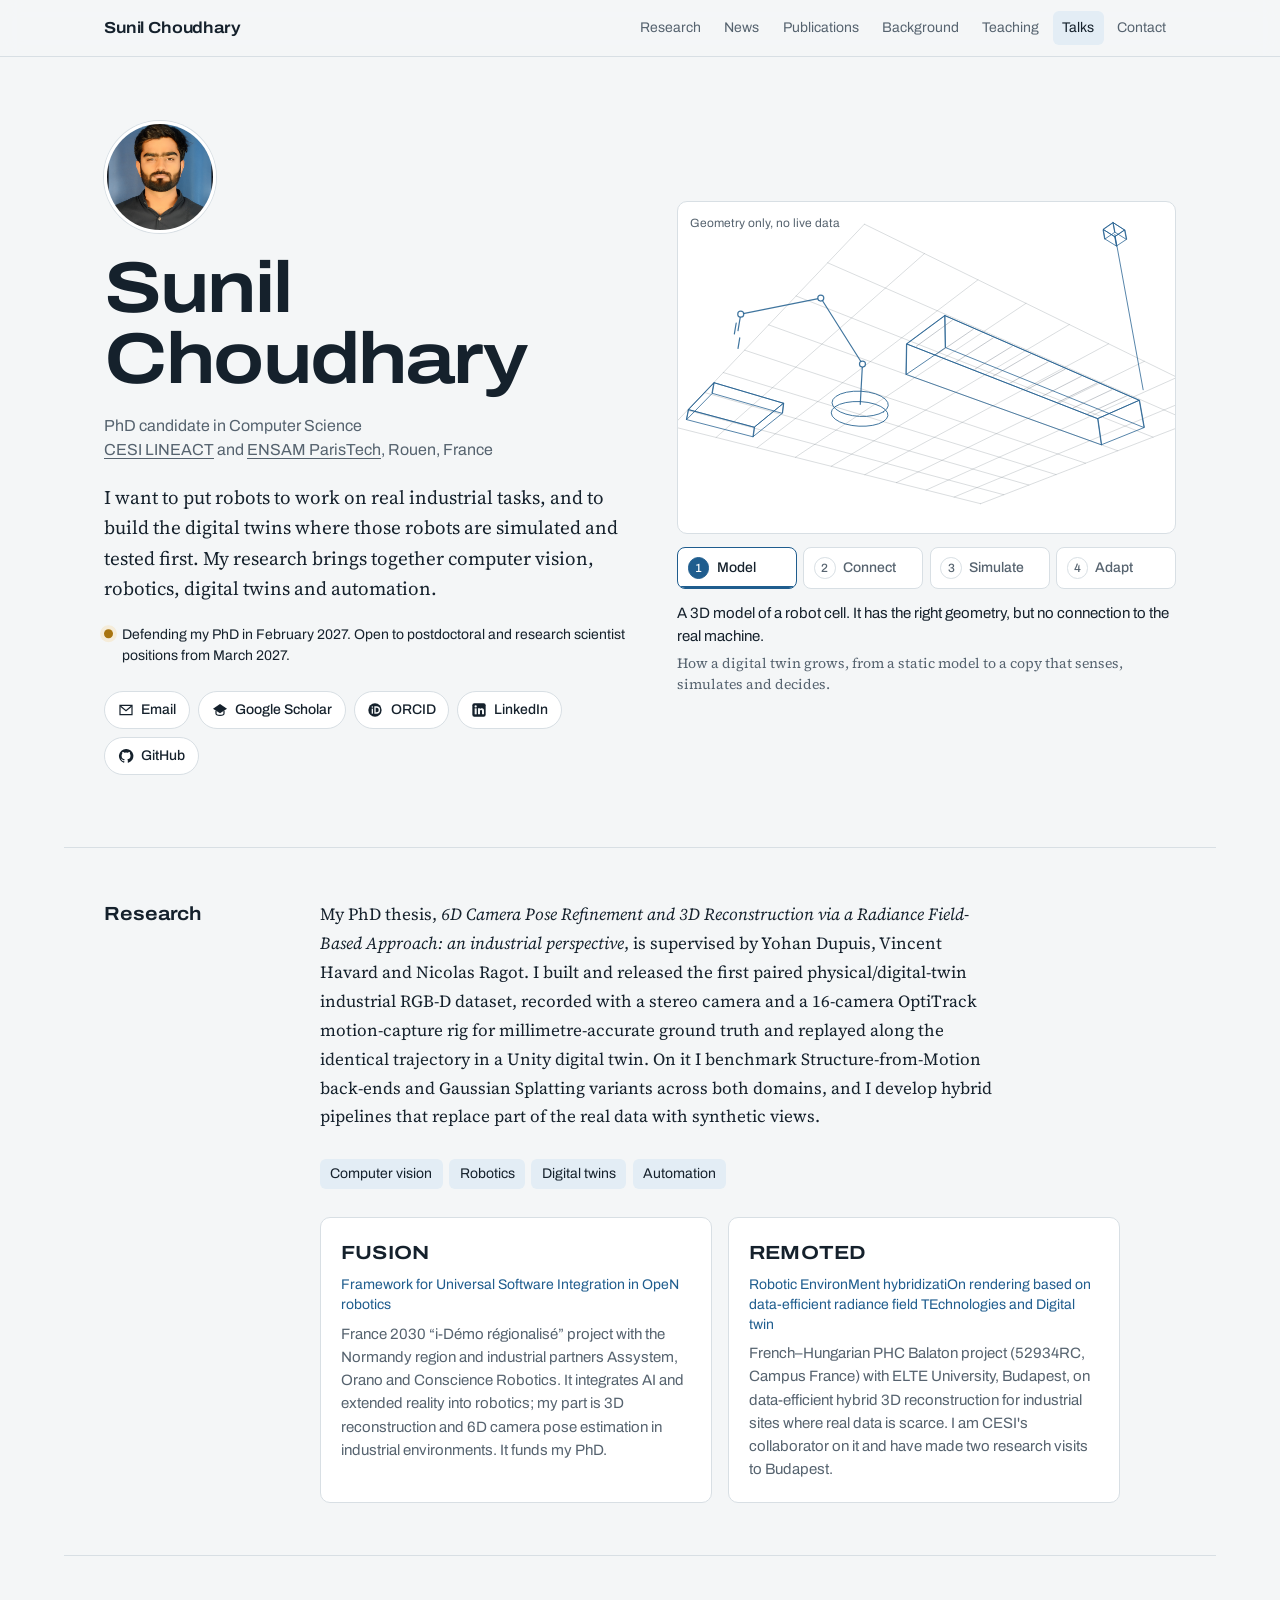
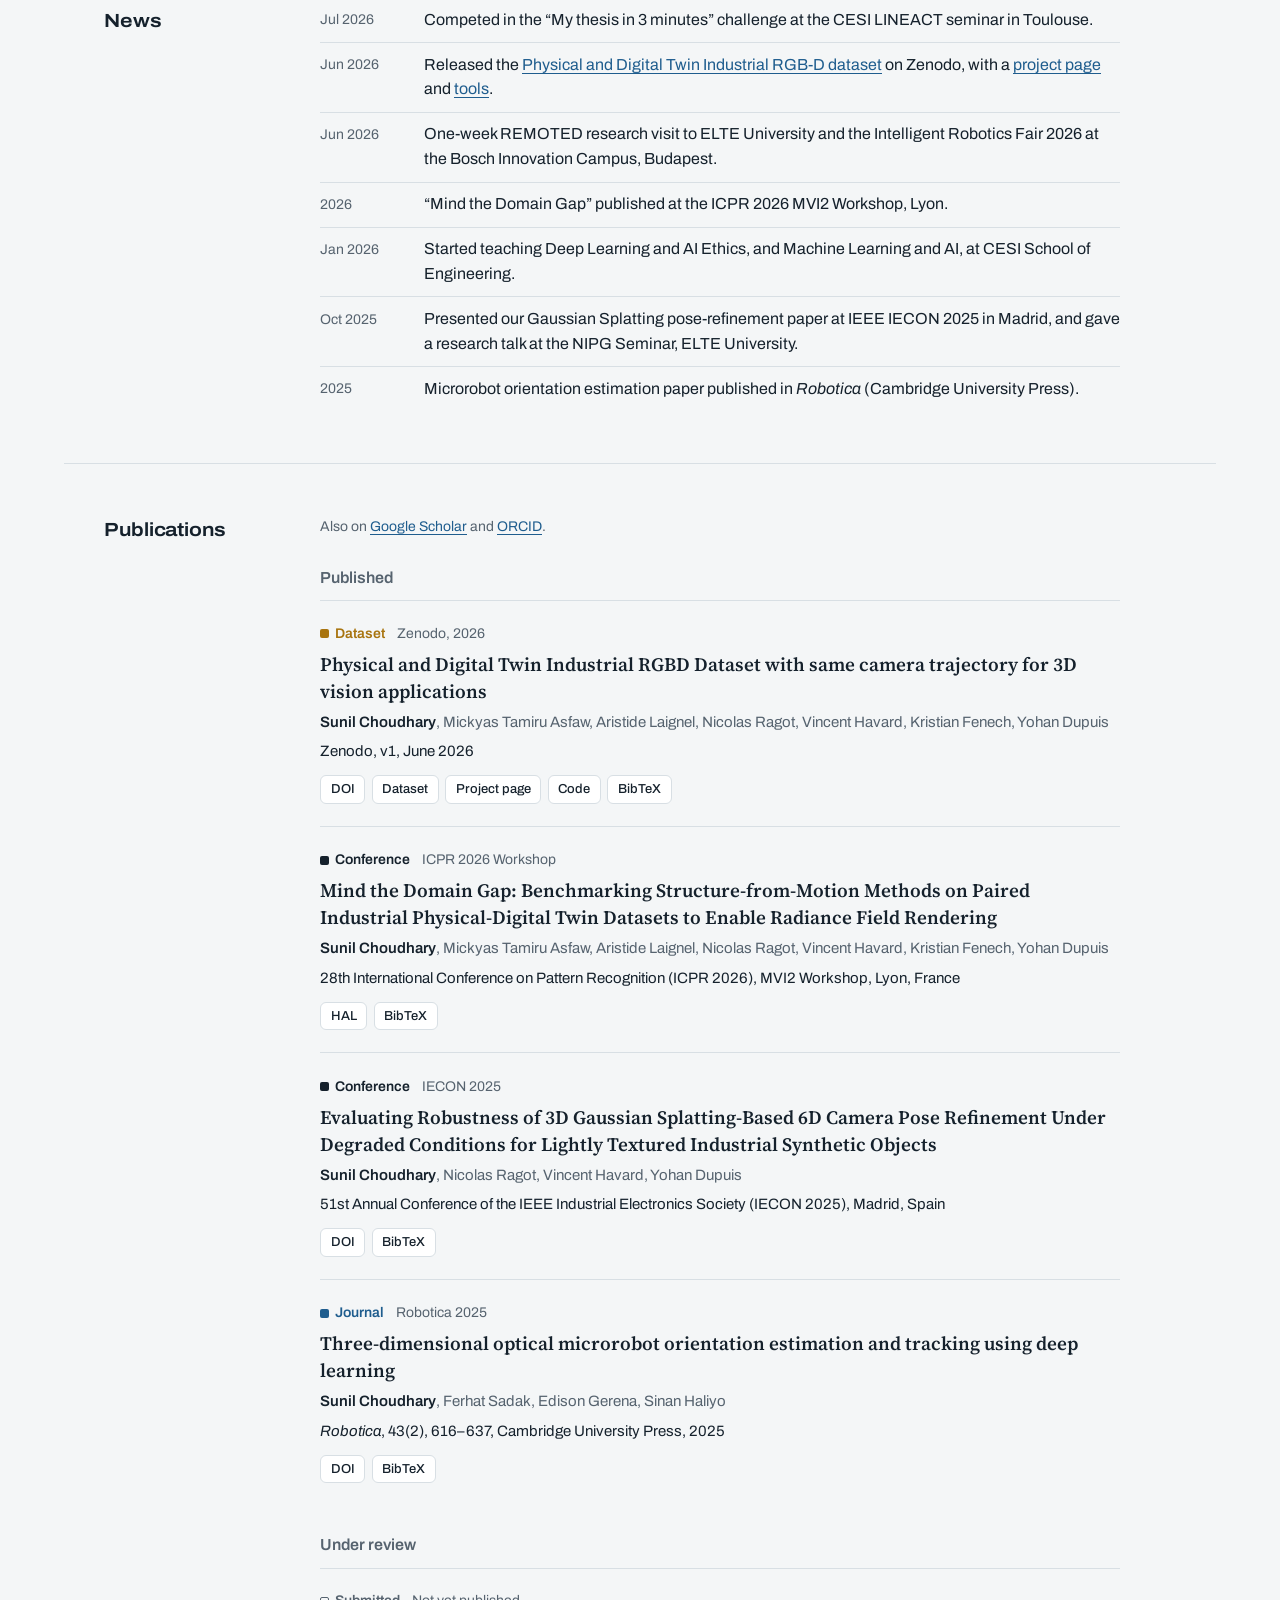
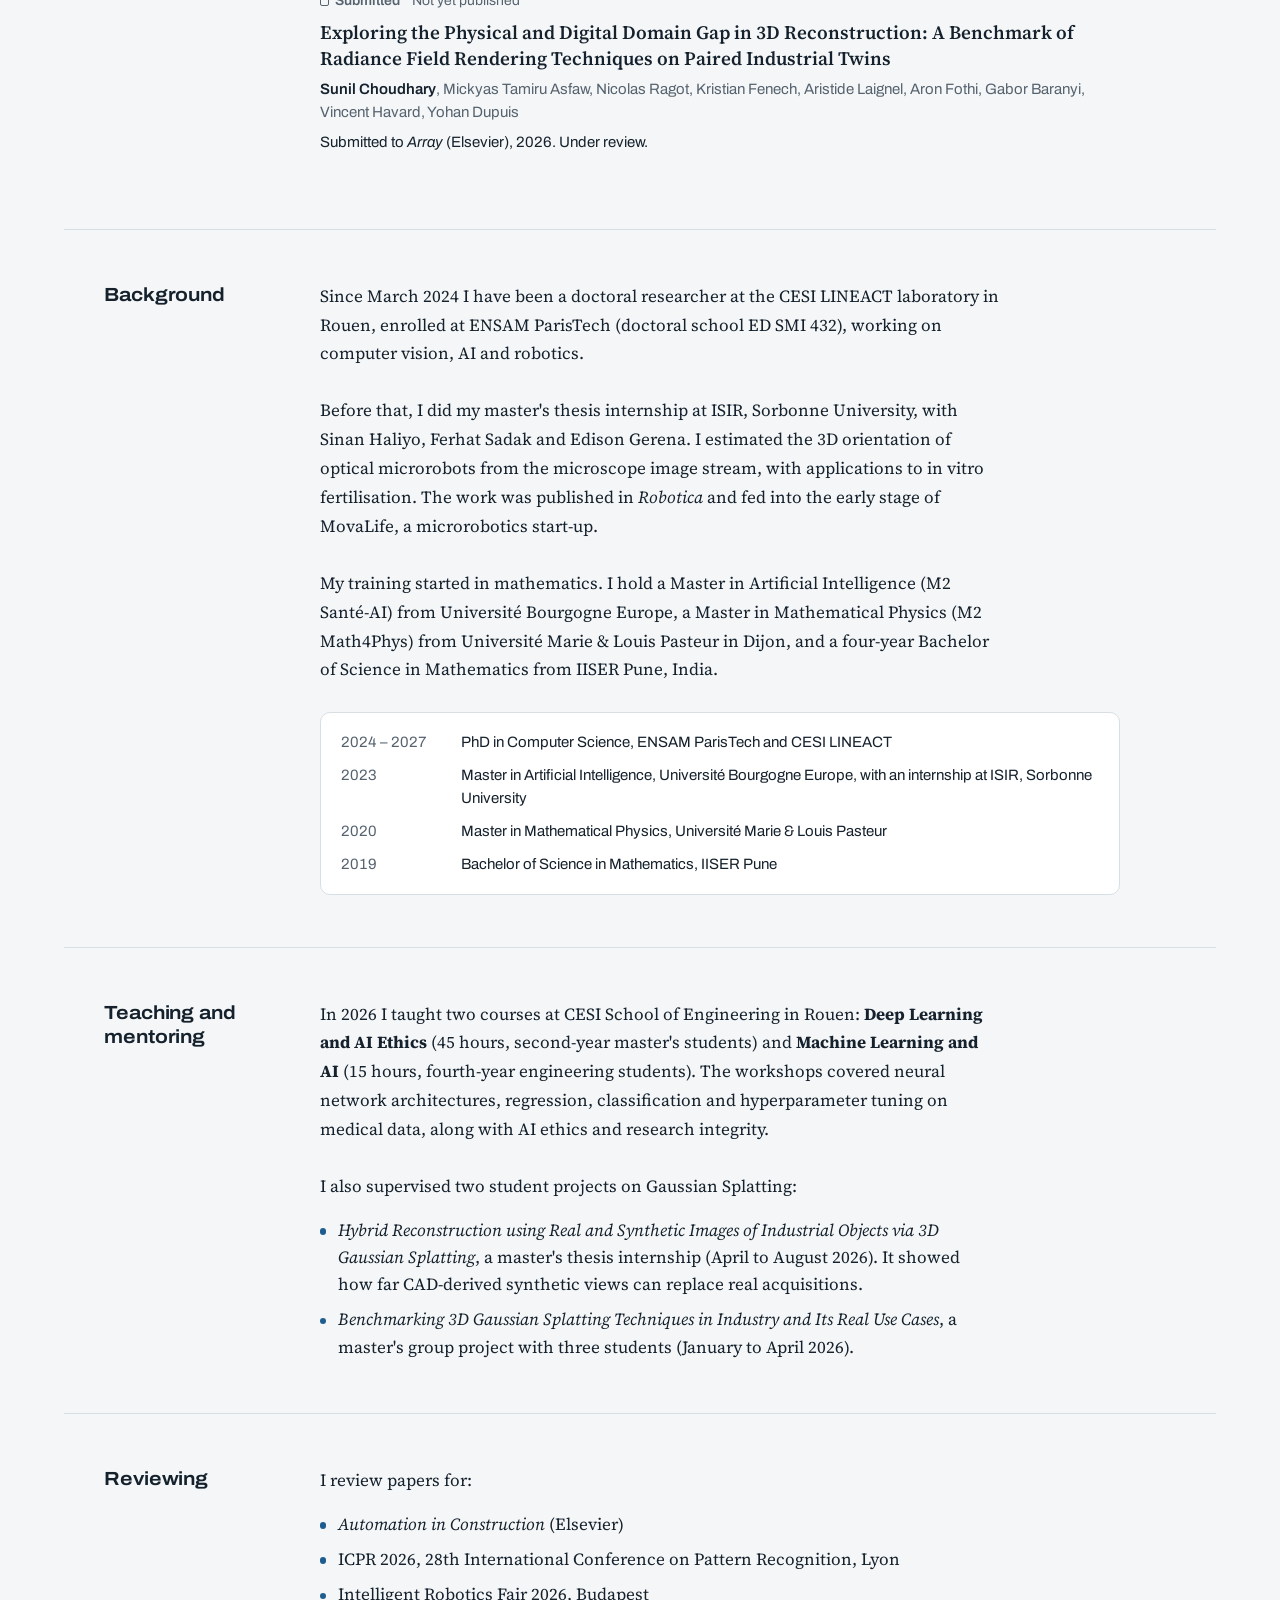
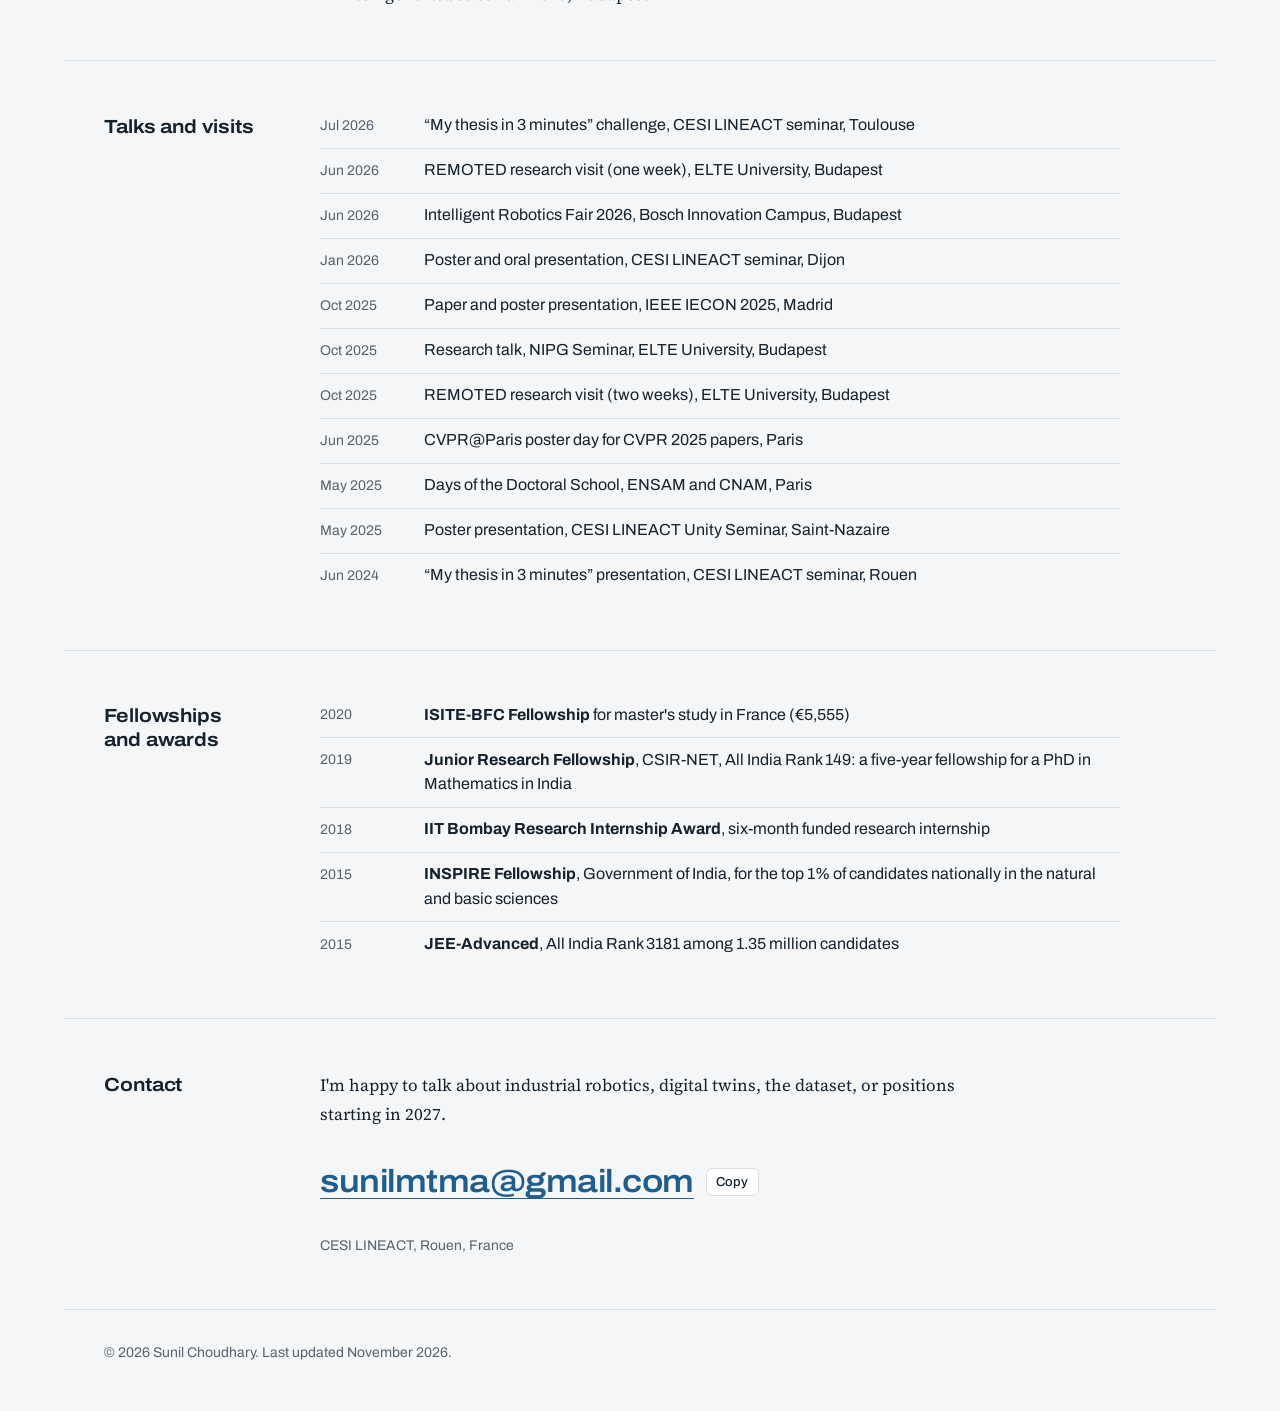
==== index.html @ e5da1e74 "Rework page: digital twin figure, webpage-style sections, remove CV PDF Co-Authored-By: Claude Opus " ====
<!doctype html>
<html lang="en">
<head>
<meta charset="utf-8">
<meta name="viewport" content="width=device-width, initial-scale=1, viewport-fit=cover">
<title>Sunil Choudhary</title>
<meta name="claude:viewport-fit-sides" content="cover">
<meta name="description" content="Sunil Choudhary is a computer vision and robotics researcher working on digital twins for industrial robots: 3D reconstruction, simulation and automation. PhD candidate at CESI LINEACT and ENSAM ParisTech.">
<meta name="author" content="Sunil Choudhary">
<link rel="canonical" href="https://sunilmtma.github.io/">
<meta property="og:type" content="profile">
<meta property="og:title" content="Sunil Choudhary">
<meta property="og:description" content="Computer vision and robotics researcher working on digital twins for industrial robots.">
<meta property="og:url" content="https://sunilmtma.github.io/">
<meta property="og:image" content="https://sunilmtma.github.io/assets/img/photo.jpg">
<meta name="twitter:card" content="summary">
<link rel="icon" href="data:image/svg+xml,%3Csvg xmlns='http://www.w3.org/2000/svg' viewBox='0 0 32 32'%3E%3Crect width='32' height='32' rx='7' fill='%2314202B'/%3E%3Ctext x='16' y='22' text-anchor='middle' font-family='Arial,sans-serif' font-weight='700' font-size='15' fill='%23F5F7F8'%3ESC%3C/text%3E%3C/svg%3E">
<link rel="preconnect" href="https://fonts.googleapis.com">
<link rel="preconnect" href="https://fonts.gstatic.com" crossorigin>
<link rel="stylesheet" href="https://fonts.googleapis.com/css2?family=Archivo:wdth,wght@62..125,400..700&family=Source+Serif+4:ital,opsz,wght@0,8..60,400..600;1,8..60,400&display=swap">
<link rel="stylesheet" href="assets/css/style.css">
<script type="application/ld+json">
{
  "@context": "https://schema.org",
  "@type": "Person",
  "name": "Sunil Choudhary",
  "url": "https://sunilmtma.github.io/",
  "image": "https://sunilmtma.github.io/assets/img/photo.jpg",
  "email": "mailto:sunilmtma@gmail.com",
  "jobTitle": "Doctoral Researcher in Computer Vision, AI and Robotics",
  "affiliation": [
    {"@type": "Organization", "name": "CESI LINEACT (UR 7527)"},
    {"@type": "CollegeOrUniversity", "name": "École Nationale Supérieure d'Arts et Métiers (ENSAM ParisTech)"}
  ],
  "alumniOf": [
    {"@type": "CollegeOrUniversity", "name": "Université Bourgogne Europe"},
    {"@type": "CollegeOrUniversity", "name": "Université Marie & Louis Pasteur"},
    {"@type": "CollegeOrUniversity", "name": "Indian Institute of Science Education and Research (IISER) Pune"}
  ],
  "knowsAbout": ["Computer vision", "Robotics", "Digital twins", "Automation", "3D reconstruction", "Gaussian Splatting", "6D pose estimation"],
  "sameAs": [
    "https://orcid.org/0009-0001-5705-5809",
    "https://scholar.google.com/citations?user=9mLvw88AAAAJ",
    "https://www.linkedin.com/in/sunil-choudhary-5aa958202/",
    "https://github.com/sunilmtma"
  ]
}
</script>
</head>
<body>

<a class="skip" href="#main">Skip to content</a>

<header class="topbar">
  <div class="wrap topbar-inner">
    <a class="wordmark" href="#top">Sunil Choudhary</a>
    <nav aria-label="Sections">
      <ul class="nav">
        <li><a href="#research">Research</a></li>
        <li><a href="#news">News</a></li>
        <li><a href="#publications">Publications</a></li>
        <li><a href="#background">Background</a></li>
        <li><a href="#teaching">Teaching</a></li>
        <li><a href="#talks">Talks</a></li>
        <li><a href="#contact">Contact</a></li>
      </ul>
    </nav>
  </div>
</header>

<main id="main">

<!-- ============================================================ hero -->
<section class="hero wrap" id="top" aria-labelledby="name">
  <div class="hero-text">
    <img class="portrait" src="assets/img/photo.jpg" alt="Portrait of Sunil Choudhary" width="112" height="112">
    <h1 id="name">Sunil Choudhary</h1>
    <p class="role">PhD candidate in Computer Science<br>
      <a href="https://lineact.cesi.fr/en/">CESI LINEACT</a> and <a href="https://artsetmetiers.fr/en">ENSAM ParisTech</a>, Rouen, France</p>
    <p class="lede">I want to put robots to work on real industrial tasks, and to build the digital twins where those robots are simulated and tested first. My research brings together computer vision, robotics, digital twins and automation.</p>
    <p class="status"><span class="status-dot" aria-hidden="true"></span>Defending my PhD in February 2027. Open to postdoctoral and research scientist positions from March 2027.</p>

    <ul class="links" aria-label="Profiles and contact">
      <li><a href="mailto:sunilmtma@gmail.com"><svg aria-hidden="true" viewBox="0 0 24 24"><path d="M3 5h18v14H3z" fill="none" stroke="currentColor" stroke-width="1.8"/><path d="m3.5 6 8.5 7 8.5-7" fill="none" stroke="currentColor" stroke-width="1.8"/></svg>Email</a></li>
      <li><a href="https://scholar.google.com/citations?user=9mLvw88AAAAJ"><svg aria-hidden="true" viewBox="0 0 24 24"><path d="M12 3 1.5 10 12 17l10.5-7z" fill="currentColor"/><path d="M6 13v4.2c0 1.5 2.7 2.8 6 2.8s6-1.3 6-2.8V13" fill="none" stroke="currentColor" stroke-width="1.8"/></svg>Google Scholar</a></li>
      <li><a href="https://orcid.org/0009-0001-5705-5809"><svg aria-hidden="true" viewBox="0 0 24 24"><circle cx="12" cy="12" r="10" fill="currentColor"/><g fill="var(--bg)"><rect x="7" y="10" width="2" height="7.5"/><circle cx="8" cy="7.4" r="1.2"/><path d="M11 6.5h3.2a5.5 5.5 0 0 1 0 11H11zm2 2v7h1.1a3.5 3.5 0 0 0 0-7z"/></g></svg>ORCID</a></li>
      <li><a href="https://www.linkedin.com/in/sunil-choudhary-5aa958202/"><svg aria-hidden="true" viewBox="0 0 24 24"><rect x="2" y="2" width="20" height="20" rx="3" fill="currentColor"/><g fill="var(--bg)"><rect x="5.5" y="9.5" width="3" height="9"/><circle cx="7" cy="6.6" r="1.7"/><path d="M10.5 9.5h2.9v1.3c.5-.9 1.6-1.5 3-1.5 2.4 0 3.1 1.5 3.1 3.9v5.3h-3v-4.7c0-1.1-.3-1.9-1.4-1.9s-1.6.8-1.6 1.9v4.7h-3z"/></g></svg>LinkedIn</a></li>
      <li><a href="https://github.com/sunilmtma"><svg aria-hidden="true" viewBox="0 0 24 24"><path fill="currentColor" d="M12 1.5a10.5 10.5 0 0 0-3.3 20.5c.5.1.7-.2.7-.5v-1.9c-2.9.6-3.5-1.3-3.5-1.3-.5-1.2-1.2-1.5-1.2-1.5-1-.7.1-.6.1-.6 1 .1 1.6 1.1 1.6 1.1.9 1.6 2.5 1.1 3.1.9.1-.7.4-1.1.7-1.4-2.3-.3-4.8-1.2-4.8-5.2 0-1.1.4-2.1 1.1-2.8-.1-.3-.5-1.4.1-2.8 0 0 .9-.3 2.9 1.1a10 10 0 0 1 5.2 0c2-1.4 2.9-1.1 2.9-1.1.6 1.4.2 2.5.1 2.8.7.7 1.1 1.7 1.1 2.8 0 4-2.5 4.9-4.8 5.2.4.3.7 1 .7 1.9v2.9c0 .3.2.6.7.5A10.5 10.5 0 0 0 12 1.5"/></svg>GitHub</a></li>
    </ul>
  </div>

  <figure class="twin">
    <div class="twin-stage">
      <canvas id="twin-canvas" role="img" aria-label="Animated robot cell with a conveyor, a robot arm and a pallet, shown at four stages of a digital twin: a 3D model, a live connected copy, a simulation of candidate motions, and a camera-guided robot that adapts to each part."></canvas>
      <p class="twin-readout" id="twin-readout" aria-hidden="true">Geometry only, no live data</p>
    </div>
    <ol class="twin-steps" aria-label="Stages of a digital twin">
      <li><button type="button" class="twin-step" aria-pressed="true"><span class="n">1</span>Model</button></li>
      <li><button type="button" class="twin-step" aria-pressed="false"><span class="n">2</span>Connect</button></li>
      <li><button type="button" class="twin-step" aria-pressed="false"><span class="n">3</span>Simulate</button></li>
      <li><button type="button" class="twin-step" aria-pressed="false"><span class="n">4</span>Adapt</button></li>
    </ol>
    <figcaption>
      <span class="twin-desc" id="twin-desc" aria-live="polite">A 3D model of a robot cell. It has the right geometry, but no connection to the real machine.</span>
      <span class="twin-note">How a digital twin grows, from a static model to a copy that senses, simulates and decides.</span>
    </figcaption>
  </figure>
</section>

<!-- ============================================================ research -->
<section class="block wrap" id="research" aria-labelledby="h-research">
  <h2 id="h-research">Research</h2>
  <div class="block-body">
    <p class="prose">My PhD thesis, <em>6D Camera Pose Refinement and 3D Reconstruction via a Radiance Field-Based Approach: an industrial perspective</em>, is supervised by Yohan Dupuis, Vincent Havard and Nicolas Ragot. I built and released the first paired physical/digital-twin industrial RGB-D dataset, recorded with a stereo camera and a 16-camera OptiTrack motion-capture rig for millimetre-accurate ground truth and replayed along the identical trajectory in a Unity digital twin. On it I benchmark Structure-from-Motion back-ends and Gaussian Splatting variants across both domains, and I develop hybrid pipelines that replace part of the real data with synthetic views.</p>

    <ul class="tags" aria-label="Research interests">
      <li>Computer vision</li><li>Robotics</li><li>Digital twins</li><li>Automation</li>
    </ul>

    <div class="projects">
      <article class="project">
        <h3>FUSION</h3>
        <p class="project-sub">Framework for Universal Software Integration in OpeN robotics</p>
        <p>France 2030 “i-Démo régionalisé” project with the Normandy region and industrial partners Assystem, Orano and Conscience Robotics. It integrates AI and extended reality into robotics; my part is 3D reconstruction and 6D camera pose estimation in industrial environments. It funds my PhD.</p>
      </article>
      <article class="project">
        <h3>REMOTED</h3>
        <p class="project-sub">Robotic EnvironMent hybridizatiOn rendering based on data-efficient radiance field TEchnologies and Digital twin</p>
        <p>French–Hungarian PHC Balaton project (52934RC, Campus France) with ELTE University, Budapest, on data-efficient hybrid 3D reconstruction for industrial sites where real data is scarce. I am CESI's collaborator on it and have made two research visits to Budapest.</p>
      </article>
    </div>
  </div>
</section>

<!-- ============================================================ news -->
<section class="block wrap" id="news" aria-labelledby="h-news">
  <h2 id="h-news">News</h2>
  <div class="block-body">
    <ol class="dated">
      <li><time datetime="2026-07">Jul 2026</time><p>Competed in the “My thesis in 3 minutes” challenge at the CESI LINEACT seminar in Toulouse.</p></li>
      <li><time datetime="2026-06">Jun 2026</time><p>Released the <a href="https://zenodo.org/records/20830059">Physical and Digital Twin Industrial RGB-D dataset</a> on Zenodo, with a <a href="https://lineact-valo.gitlab.io/fusion_project/dataset_tools/">project page</a> and <a href="https://gitlab.com/lineact-valo/fusion_project/dataset_tools">tools</a>.</p></li>
      <li><time datetime="2026-06">Jun 2026</time><p>One-week REMOTED research visit to ELTE University and the Intelligent Robotics Fair 2026 at the Bosch Innovation Campus, Budapest.</p></li>
      <li><time datetime="2026">2026</time><p>“Mind the Domain Gap” published at the ICPR 2026 MVI2 Workshop, Lyon.</p></li>
      <li><time datetime="2026-01">Jan 2026</time><p>Started teaching Deep Learning and AI Ethics, and Machine Learning and AI, at CESI School of Engineering.</p></li>
      <li><time datetime="2025-10">Oct 2025</time><p>Presented our Gaussian Splatting pose-refinement paper at IEEE IECON 2025 in Madrid, and gave a research talk at the NIPG Seminar, ELTE University.</p></li>
      <li><time datetime="2025">2025</time><p>Microrobot orientation estimation paper published in <em>Robotica</em> (Cambridge University Press).</p></li>
    </ol>
  </div>
</section>

<!-- ============================================================ publications -->
<section class="block wrap" id="publications" aria-labelledby="h-pubs">
  <h2 id="h-pubs">Publications</h2>
  <div class="block-body">
    <p class="aside-note">Also on <a href="https://scholar.google.com/citations?user=9mLvw88AAAAJ">Google Scholar</a> and <a href="https://orcid.org/0009-0001-5705-5809">ORCID</a>.</p>

    <h3 class="pubs-group">Published</h3>
    <ol class="pubs">
      <li class="pub">
        <div class="pub-meta"><span class="kind kind-data">Dataset</span><span class="pub-state">Zenodo, 2026</span></div>
        <h4 class="pub-title">Physical and Digital Twin Industrial RGBD Dataset with same camera trajectory for 3D vision applications</h4>
        <p class="pub-authors"><b>Sunil Choudhary</b>, Mickyas Tamiru Asfaw, Aristide Laignel, Nicolas Ragot, Vincent Havard, Kristian Fenech, Yohan Dupuis</p>
        <p class="pub-venue">Zenodo, v1, June 2026</p>
        <div class="pub-links">
          <a href="https://doi.org/10.5281/zenodo.20830059">DOI</a>
          <a href="https://zenodo.org/records/20830059">Dataset</a>
          <a href="https://lineact-valo.gitlab.io/fusion_project/dataset_tools/">Project page</a>
          <a href="https://gitlab.com/lineact-valo/fusion_project/dataset_tools">Code</a>
          <details class="bib"><summary>BibTeX</summary>
<pre>@misc{choudhary2026twindataset,
  title     = {Physical and Digital Twin Industrial RGBD Dataset with same camera trajectory for 3D vision applications},
  author    = {Choudhary, Sunil and Tamiru Asfaw, Mickyas and Laignel, Aristide and Ragot, Nicolas and Havard, Vincent and Fenech, Kristian and Dupuis, Yohan},
  publisher = {Zenodo},
  version   = {v1},
  year      = {2026},
  doi       = {10.5281/zenodo.20830059}
}</pre><button type="button" class="copy">Copy BibTeX</button></details>
        </div>
      </li>

      <li class="pub">
        <div class="pub-meta"><span class="kind kind-conf">Conference</span><span class="pub-state">ICPR 2026 Workshop</span></div>
        <h4 class="pub-title">Mind the Domain Gap: Benchmarking Structure-from-Motion Methods on Paired Industrial Physical-Digital Twin Datasets to Enable Radiance Field Rendering</h4>
        <p class="pub-authors"><b>Sunil Choudhary</b>, Mickyas Tamiru Asfaw, Aristide Laignel, Nicolas Ragot, Vincent Havard, Kristian Fenech, Yohan Dupuis</p>
        <p class="pub-venue">28th International Conference on Pattern Recognition (ICPR 2026), MVI2 Workshop, Lyon, France</p>
        <div class="pub-links">
          <a href="https://hal.science/hal-05677254">HAL</a>
          <details class="bib"><summary>BibTeX</summary>
<pre>@inproceedings{choudhary2026mindgap,
  title     = {Mind the Domain Gap: Benchmarking Structure-from-Motion Methods on Paired Industrial Physical-Digital Twin Datasets to Enable Radiance Field Rendering},
  author    = {Choudhary, Sunil and Tamiru Asfaw, Mickyas and Laignel, Aristide and Ragot, Nicolas and Havard, Vincent and Fenech, Kristian and Dupuis, Yohan},
  booktitle = {28th International Conference on Pattern Recognition (ICPR) Workshops, MVI2},
  address   = {Lyon, France},
  year      = {2026},
  note      = {hal-05677254}
}</pre><button type="button" class="copy">Copy BibTeX</button></details>
        </div>
      </li>

      <li class="pub">
        <div class="pub-meta"><span class="kind kind-conf">Conference</span><span class="pub-state">IECON 2025</span></div>
        <h4 class="pub-title">Evaluating Robustness of 3D Gaussian Splatting-Based 6D Camera Pose Refinement Under Degraded Conditions for Lightly Textured Industrial Synthetic Objects</h4>
        <p class="pub-authors"><b>Sunil Choudhary</b>, Nicolas Ragot, Vincent Havard, Yohan Dupuis</p>
        <p class="pub-venue">51st Annual Conference of the IEEE Industrial Electronics Society (IECON 2025), Madrid, Spain</p>
        <div class="pub-links">
          <a href="https://doi.org/10.1109/IECON58223.2025.11221686">DOI</a>
          <details class="bib"><summary>BibTeX</summary>
<pre>@inproceedings{choudhary2025iecon,
  title     = {Evaluating Robustness of 3D Gaussian Splatting-Based 6D Camera Pose Refinement Under Degraded Conditions for Lightly Textured Industrial Synthetic Objects},
  author    = {Choudhary, Sunil and Ragot, Nicolas and Havard, Vincent and Dupuis, Yohan},
  booktitle = {IECON 2025 -- 51st Annual Conference of the IEEE Industrial Electronics Society},
  address   = {Madrid, Spain},
  year      = {2025},
  doi       = {10.1109/IECON58223.2025.11221686}
}</pre><button type="button" class="copy">Copy BibTeX</button></details>
        </div>
      </li>

      <li class="pub">
        <div class="pub-meta"><span class="kind kind-journal">Journal</span><span class="pub-state">Robotica 2025</span></div>
        <h4 class="pub-title">Three-dimensional optical microrobot orientation estimation and tracking using deep learning</h4>
        <p class="pub-authors"><b>Sunil Choudhary</b>, Ferhat Sadak, Edison Gerena, Sinan Haliyo</p>
        <p class="pub-venue"><i>Robotica</i>, 43(2), 616–637, Cambridge University Press, 2025</p>
        <div class="pub-links">
          <a href="https://doi.org/10.1017/S0263574724002091">DOI</a>
          <details class="bib"><summary>BibTeX</summary>
<pre>@article{choudhary2025robotica,
  title     = {Three-dimensional optical microrobot orientation estimation and tracking using deep learning},
  author    = {Choudhary, Sunil and Sadak, Ferhat and Gerena, Edison and Haliyo, Sinan},
  journal   = {Robotica},
  volume    = {43},
  number    = {2},
  pages     = {616--637},
  year      = {2025},
  publisher = {Cambridge University Press},
  doi       = {10.1017/S0263574724002091}
}</pre><button type="button" class="copy">Copy BibTeX</button></details>
        </div>
      </li>
    </ol>

    <h3 class="pubs-group">Under review</h3>
    <ol class="pubs">
      <li class="pub">
        <div class="pub-meta"><span class="kind kind-review">Submitted</span><span class="pub-state">Not yet published</span></div>
        <h4 class="pub-title">Exploring the Physical and Digital Domain Gap in 3D Reconstruction: A Benchmark of Radiance Field Rendering Techniques on Paired Industrial Twins</h4>
        <p class="pub-authors"><b>Sunil Choudhary</b>, Mickyas Tamiru Asfaw, Nicolas Ragot, Kristian Fenech, Aristide Laignel, Aron Fothi, Gabor Baranyi, Vincent Havard, Yohan Dupuis</p>
        <p class="pub-venue">Submitted to <i>Array</i> (Elsevier), 2026. Under review.</p>
      </li>
    </ol>
  </div>
</section>

<!-- ============================================================ background -->
<section class="block wrap" id="background" aria-labelledby="h-bg">
  <h2 id="h-bg">Background</h2>
  <div class="block-body">
    <p class="prose">Since March 2024 I have been a doctoral researcher at the CESI LINEACT laboratory in Rouen, enrolled at ENSAM ParisTech (doctoral school ED SMI 432), working on computer vision, AI and robotics.</p>
    <p class="prose">Before that, I did my master's thesis internship at ISIR, Sorbonne University, with Sinan Haliyo, Ferhat Sadak and Edison Gerena. I estimated the 3D orientation of optical microrobots from the microscope image stream, with applications to in vitro fertilisation. The work was published in <i>Robotica</i> and fed into the early stage of MovaLife, a microrobotics start-up.</p>
    <p class="prose">My training started in mathematics. I hold a Master in Artificial Intelligence (M2 Santé-AI) from Université Bourgogne Europe, a Master in Mathematical Physics (M2 Math4Phys) from Université Marie &amp; Louis Pasteur in Dijon, and a four-year Bachelor of Science in Mathematics from IISER Pune, India.</p>

    <ol class="milestones" aria-label="Positions and degrees">
      <li><span class="m-year">2024 – 2027</span><span class="m-what">PhD in Computer Science, ENSAM ParisTech and CESI LINEACT</span></li>
      <li><span class="m-year">2023</span><span class="m-what">Master in Artificial Intelligence, Université Bourgogne Europe, with an internship at ISIR, Sorbonne University</span></li>
      <li><span class="m-year">2020</span><span class="m-what">Master in Mathematical Physics, Université Marie &amp; Louis Pasteur</span></li>
      <li><span class="m-year">2019</span><span class="m-what">Bachelor of Science in Mathematics, IISER Pune</span></li>
    </ol>
  </div>
</section>

<!-- ============================================================ teaching -->
<section class="block wrap" id="teaching" aria-labelledby="h-teach">
  <h2 id="h-teach">Teaching and mentoring</h2>
  <div class="block-body">
    <p class="prose">In 2026 I taught two courses at CESI School of Engineering in Rouen: <b>Deep Learning and AI Ethics</b> (45 hours, second-year master's students) and <b>Machine Learning and AI</b> (15 hours, fourth-year engineering students). The workshops covered neural network architectures, regression, classification and hyperparameter tuning on medical data, along with AI ethics and research integrity.</p>
    <p class="prose">I also supervised two student projects on Gaussian Splatting:</p>
    <ul class="plain">
      <li><i>Hybrid Reconstruction using Real and Synthetic Images of Industrial Objects via 3D Gaussian Splatting</i>, a master's thesis internship (April to August 2026). It showed how far CAD-derived synthetic views can replace real acquisitions.</li>
      <li><i>Benchmarking 3D Gaussian Splatting Techniques in Industry and Its Real Use Cases</i>, a master's group project with three students (January to April 2026).</li>
    </ul>
  </div>
</section>

<!-- ============================================================ service -->
<section class="block wrap" id="service" aria-labelledby="h-service">
  <h2 id="h-service">Reviewing</h2>
  <div class="block-body">
    <p class="prose">I review papers for:</p>
    <ul class="plain">
      <li><i>Automation in Construction</i> (Elsevier)</li>
      <li>ICPR 2026, 28th International Conference on Pattern Recognition, Lyon</li>
      <li>Intelligent Robotics Fair 2026, Budapest</li>
    </ul>
  </div>
</section>

<!-- ============================================================ talks -->
<section class="block wrap" id="talks" aria-labelledby="h-talks">
  <h2 id="h-talks">Talks and visits</h2>
  <div class="block-body">
    <ol class="dated">
      <li><time datetime="2026-07">Jul 2026</time><p>“My thesis in 3 minutes” challenge, CESI LINEACT seminar, Toulouse</p></li>
      <li><time datetime="2026-06">Jun 2026</time><p>REMOTED research visit (one week), ELTE University, Budapest</p></li>
      <li><time datetime="2026-06">Jun 2026</time><p>Intelligent Robotics Fair 2026, Bosch Innovation Campus, Budapest</p></li>
      <li><time datetime="2026-01">Jan 2026</time><p>Poster and oral presentation, CESI LINEACT seminar, Dijon</p></li>
      <li><time datetime="2025-10">Oct 2025</time><p>Paper and poster presentation, IEEE IECON 2025, Madrid</p></li>
      <li><time datetime="2025-10">Oct 2025</time><p>Research talk, NIPG Seminar, ELTE University, Budapest</p></li>
      <li><time datetime="2025-10">Oct 2025</time><p>REMOTED research visit (two weeks), ELTE University, Budapest</p></li>
      <li><time datetime="2025-06">Jun 2025</time><p>CVPR@Paris poster day for CVPR 2025 papers, Paris</p></li>
      <li><time datetime="2025-05">May 2025</time><p>Days of the Doctoral School, ENSAM and CNAM, Paris</p></li>
      <li><time datetime="2025-05">May 2025</time><p>Poster presentation, CESI LINEACT Unity Seminar, Saint-Nazaire</p></li>
      <li><time datetime="2024-06">Jun 2024</time><p>“My thesis in 3 minutes” presentation, CESI LINEACT seminar, Rouen</p></li>
    </ol>
  </div>
</section>

<!-- ============================================================ awards -->
<section class="block wrap" id="awards" aria-labelledby="h-awards">
  <h2 id="h-awards">Fellowships and awards</h2>
  <div class="block-body">
    <ol class="dated">
      <li><time datetime="2020">2020</time><p><b>ISITE-BFC Fellowship</b> for master's study in France (€5,555)</p></li>
      <li><time datetime="2019">2019</time><p><b>Junior Research Fellowship</b>, CSIR-NET, All India Rank 149: a five-year fellowship for a PhD in Mathematics in India</p></li>
      <li><time datetime="2018">2018</time><p><b>IIT Bombay Research Internship Award</b>, six-month funded research internship</p></li>
      <li><time datetime="2015">2015</time><p><b>INSPIRE Fellowship</b>, Government of India, for the top 1% of candidates nationally in the natural and basic sciences</p></li>
      <li><time datetime="2015">2015</time><p><b>JEE-Advanced</b>, All India Rank 3181 among 1.35 million candidates</p></li>
    </ol>
  </div>
</section>

<!-- ============================================================ contact -->
<section class="block wrap contact" id="contact" aria-labelledby="h-contact">
  <h2 id="h-contact">Contact</h2>
  <div class="block-body">
    <p class="prose">I'm happy to talk about industrial robotics, digital twins, the dataset, or positions starting in 2027.</p>
    <p class="email-line"><a href="mailto:sunilmtma@gmail.com">sunilmtma@gmail.com</a><button type="button" class="copy" data-copy="sunilmtma@gmail.com">Copy</button></p>
    <p class="detail">CESI LINEACT, Rouen, France</p>
  </div>
</section>

</main>

<footer class="footer wrap">
  <p>© 2026 Sunil Choudhary. Last updated November 2026.</p>
</footer>

<script src="assets/js/main.js" defer></script>
</body>
</html>
---- assets/css/style.css ----
/* Layout: section titles hang in a narrow left column with the content beside
   them. The one bold element is the hero figure: a robot cell that grows through
   the four stages of a digital twin. */
:root {
  --bg: #F4F6F7;          /* cool paper */
  --surface: #FFFFFF;
  --ink: #15212C;         /* deep slate */
  --muted: #56636F;
  --rule: #D8DFE4;
  --accent: #1F5D8E;      /* twin model and simulation: cobalt */
  --signal: #A8740F;      /* live data, sensors, parts: ochre */
  --accent-wash: #E3EDF5;
  --signal-wash: #F5ECD9;

  --font-display: "Archivo", "Helvetica Neue", Arial, sans-serif;
  --font-ui: "Archivo", "Helvetica Neue", Arial, sans-serif;
  --font-text: "Source Serif 4", Georgia, "Times New Roman", serif;

  --step--1: 0.875rem;
  --step-0: 1rem;
  --step-1: 1.1875rem;
  --step-2: 1.5rem;
  --step-hero: clamp(2.5rem, 1.4rem + 4.6vw, 4.5rem);

  --wrap: 72rem;
  --rail: 11rem;
  --radius: 10px;
  color-scheme: light;
}
@media (prefers-color-scheme: dark) {
  :root:not([data-theme="light"]) {
    --bg: #0E161D; --surface: #15202A; --ink: #E3E9ED; --muted: #97A5B1; --rule: #26343F;
    --accent: #7AB0DC; --signal: #DDA84A; --accent-wash: #17293A; --signal-wash: #2B2414;
    color-scheme: dark;
  }
}
:root[data-theme="dark"] {
  --bg: #0E161D; --surface: #15202A; --ink: #E3E9ED; --muted: #97A5B1; --rule: #26343F;
  --accent: #7AB0DC; --signal: #DDA84A; --accent-wash: #17293A; --signal-wash: #2B2414;
  color-scheme: dark;
}

/* ------------------------------------------------------------ base */
*, *::before, *::after { box-sizing: border-box; }
html { scroll-behavior: smooth; scroll-padding-top: 4.5rem; -webkit-text-size-adjust: 100%; }
body {
  margin: 0;
  background: var(--bg);
  color: var(--ink);
  font-family: var(--font-ui);
  font-size: var(--step-0);
  line-height: 1.55;
  -webkit-font-smoothing: antialiased;
}
img { max-width: 100%; height: auto; display: block; }
a { color: var(--accent); text-decoration-thickness: 1px; text-underline-offset: 0.18em; }
a:hover { text-decoration-thickness: 2px; }
:focus-visible { outline: 2px solid var(--accent); outline-offset: 3px; border-radius: 3px; }
h1, h2, h3 { text-wrap: balance; margin: 0; }
p { margin: 0; }
ul, ol { margin: 0; padding: 0; list-style: none; }

.wrap {
  max-width: var(--wrap);
  margin-inline: auto;
  padding-left: max(16px, env(safe-area-inset-left, 0px));
  padding-right: max(16px, env(safe-area-inset-right, 0px));
}
@media (min-width: 48rem) {
  .wrap { padding-left: max(2.5rem, env(safe-area-inset-left, 0px)); padding-right: max(2.5rem, env(safe-area-inset-right, 0px)); }
}

.skip { position: absolute; left: -999px; top: 0; }
.skip:focus { left: 1rem; top: 1rem; z-index: 50; background: var(--surface); padding: 0.5rem 0.75rem; }

/* ------------------------------------------------------------ top bar */
body::before {
  content: ""; position: fixed; inset: 0 0 auto; height: env(safe-area-inset-top, 0px); z-index: 10; background: var(--bg);
}
.topbar {
  position: sticky; top: env(safe-area-inset-top, 0px); z-index: 9;
  background: color-mix(in srgb, var(--bg) 88%, transparent);
  -webkit-backdrop-filter: blur(10px); backdrop-filter: blur(10px);
  border-bottom: 1px solid var(--rule);
}
.topbar-inner { display: flex; align-items: center; gap: 1.5rem; min-height: 3.5rem; }
.wordmark {
  font-family: var(--font-display); font-weight: 650; font-variation-settings: "wdth" 112;
  color: var(--ink); text-decoration: none; white-space: nowrap; letter-spacing: -0.01em;
}
.topbar nav { margin-left: auto; min-width: 0; }
.nav { display: flex; gap: 0.25rem; overflow-x: auto; scrollbar-width: none; }
.nav::-webkit-scrollbar { display: none; }
.nav a {
  display: block; padding: 0.4rem 0.6rem; border-radius: 6px;
  font-size: var(--step--1); color: var(--muted); text-decoration: none; white-space: nowrap;
}
.nav a:hover, .nav a[aria-current="true"] { color: var(--ink); background: var(--accent-wash); }
@media (max-width: 47.99rem) {
  .topbar-inner { flex-direction: column; align-items: stretch; gap: 0; padding-block: 0.5rem 0.25rem; }
  .topbar nav { margin-left: -0.6rem; margin-right: -16px; }
}

/* ------------------------------------------------------------ hero */
.hero {
  display: grid; gap: 3rem; align-items: center;
  grid-template-columns: minmax(0, 1fr) minmax(0, 0.95fr);
  padding-block: 4rem 4.5rem;
}
.hero-text { display: flex; flex-direction: column; gap: 1.25rem; min-width: 0; }
.portrait {
  width: 112px; height: 112px; border-radius: 50%; object-fit: cover; object-position: 50% 22%;
  border: 3px solid var(--surface); box-shadow: 0 0 0 1px var(--rule);
}
.hero h1 {
  font-family: var(--font-display); font-size: var(--step-hero);
  font-weight: 650; font-variation-settings: "wdth" 118;
  line-height: 0.98; letter-spacing: -0.025em;
}
.role { color: var(--muted); font-size: var(--step-0); line-height: 1.5; }
.role a { color: inherit; }
.lede { font-family: var(--font-text); font-size: var(--step-1); line-height: 1.6; max-width: 36em; }
.status {
  display: flex; align-items: baseline; gap: 0.6rem;
  font-size: var(--step--1); color: var(--ink); max-width: 40em;
}
.status-dot {
  flex: none; width: 0.55rem; height: 0.55rem; border-radius: 50%; background: var(--signal);
  transform: translateY(-0.05rem); box-shadow: 0 0 0 4px var(--signal-wash);
}

.links { display: flex; flex-wrap: wrap; gap: 0.5rem; margin-top: 0.25rem; }
.links a {
  display: inline-flex; align-items: center; gap: 0.45rem;
  padding: 0.45rem 0.8rem; border: 1px solid var(--rule); border-radius: 999px;
  background: var(--surface); color: var(--ink); text-decoration: none; font-size: var(--step--1); font-weight: 500;
  transition: border-color .15s, color .15s;
}
.links a:hover { border-color: var(--accent); color: var(--accent); }
.links svg { width: 1rem; height: 1rem; flex: none; }
/* twin figure */
.twin { margin: 0; min-width: 0; display: flex; flex-direction: column; gap: 0.85rem; }
.twin-stage {
  position: relative; aspect-ratio: 3 / 2; max-width: 100%;
  background: var(--surface); border: 1px solid var(--rule); border-radius: var(--radius); overflow: hidden;
}
#twin-canvas { width: 100%; height: 100%; display: block; }
.twin-readout {
  position: absolute; left: 0.75rem; top: 0.75rem; right: 0.75rem;
  font-size: 0.75rem; color: var(--muted); font-variant-numeric: tabular-nums; white-space: pre;
  overflow: hidden; text-overflow: ellipsis;
}
.twin-steps { display: grid; grid-template-columns: repeat(4, minmax(0, 1fr)); gap: 0.4rem; }
.twin-step {
  position: relative; width: 100%; overflow: hidden;
  display: flex; align-items: center; gap: 0.45rem;
  padding: 0.55rem 0.6rem; border: 1px solid var(--rule); border-radius: 8px;
  background: var(--surface); color: var(--muted); cursor: pointer;
  font: 500 var(--step--1)/1.2 var(--font-ui); text-align: left;
}
.twin-step .n {
  flex: none; display: inline-grid; place-items: center; width: 1.35rem; height: 1.35rem; border-radius: 50%;
  border: 1px solid var(--rule); font-size: 0.75rem; font-variant-numeric: tabular-nums;
}
.twin-step:hover { color: var(--ink); border-color: var(--accent); }
.twin-step[aria-pressed="true"] { color: var(--ink); border-color: var(--accent); }
.twin-step[aria-pressed="true"] .n { background: var(--accent); border-color: var(--accent); color: var(--surface); }
/* progress bar: fills while the stage plays on its own */
.twin-step::after {
  content: ""; position: absolute; left: 0; bottom: 0; height: 2px; width: 100%;
  background: var(--accent); transform: scaleX(0); transform-origin: left;
}
.twin:not(.is-manual) .twin-step.is-active::after { animation: stepfill 6s linear forwards; }
@keyframes stepfill { to { transform: scaleX(1); } }
.twin figcaption { display: flex; flex-direction: column; gap: 0.35rem; max-width: 36em; }
.twin-desc { font-size: 0.9375rem; color: var(--ink); line-height: 1.5; min-height: 3em; }
.twin-note { font-family: var(--font-text); font-size: var(--step--1); color: var(--muted); line-height: 1.5; }
@media (max-width: 30rem) {
  .twin-step { flex-direction: column; align-items: flex-start; gap: 0.35rem; }
}

@media (max-width: 55rem) {
  .hero { grid-template-columns: minmax(0, 1fr); gap: 2.5rem; padding-block: 2.5rem 3rem; }
}

/* ------------------------------------------------------------ sections */
.block {
  display: grid; grid-template-columns: var(--rail) minmax(0, 1fr); gap: 2.5rem;
  padding-block: 3.25rem;
  border-top: 1px solid var(--rule);
}
.block h2 {
  font-family: var(--font-display); font-size: var(--step-1); font-weight: 650;
  font-variation-settings: "wdth" 112; letter-spacing: -0.005em; line-height: 1.25;
  padding-top: 0.1rem;
}
.block-body { min-width: 0; display: flex; flex-direction: column; gap: 1.75rem; max-width: 50rem; }
@media (max-width: 47.99rem) {
  .block { grid-template-columns: minmax(0, 1fr); gap: 1.25rem; padding-block: 2.5rem; }
}

.prose { font-family: var(--font-text); font-size: 1.0625rem; line-height: 1.7; max-width: 40em; }
.aside-note { font-size: var(--step--1); color: var(--muted); }
.detail { color: var(--muted); font-size: var(--step--1); }

.tags { display: flex; flex-wrap: wrap; gap: 0.4rem; }
.tags li {
  font-size: var(--step--1); padding: 0.25rem 0.65rem; border-radius: 6px;
  background: var(--accent-wash); color: var(--ink);
}

.projects { display: grid; grid-template-columns: repeat(auto-fit, minmax(16rem, 1fr)); gap: 1rem; }
.project {
  display: flex; flex-direction: column; gap: 0.5rem;
  padding: 1.25rem; border: 1px solid var(--rule); border-radius: var(--radius); background: var(--surface);
}
.project h3 { font-family: var(--font-display); font-size: var(--step-1); font-weight: 650; font-variation-settings: "wdth" 118; letter-spacing: 0.01em; }
.project-sub { font-size: var(--step--1); color: var(--accent); line-height: 1.4; }
.project p:last-child { font-size: 0.9375rem; color: var(--muted); }

/* dated lists: news, talks, awards */
.dated { display: flex; flex-direction: column; }
.dated li {
  display: grid; grid-template-columns: 5.5rem minmax(0, 1fr); gap: 1rem;
  padding-block: 0.6rem; border-bottom: 1px solid var(--rule);
}
.dated li:first-child { padding-top: 0; }
.dated li:last-child { border-bottom: 0; }
.dated time { font-size: var(--step--1); color: var(--muted); font-variant-numeric: tabular-nums; padding-top: 0.1rem; white-space: nowrap; }

@media (max-width: 34rem) {
  .dated li { grid-template-columns: minmax(0, 1fr); gap: 0.1rem; }
}

/* background: a compact line of milestones under the prose */
.milestones {
  display: flex; flex-direction: column; gap: 0.6rem;
  padding: 1.1rem 1.25rem; border: 1px solid var(--rule); border-radius: var(--radius); background: var(--surface);
}
.milestones li { display: grid; grid-template-columns: 6.5rem minmax(0, 1fr); gap: 1rem; font-size: 0.9375rem; }
.m-year { color: var(--muted); font-variant-numeric: tabular-nums; }
@media (max-width: 34rem) {
  .milestones li { grid-template-columns: minmax(0, 1fr); gap: 0.1rem; }
}

/* plain prose lists: teaching, reviewing */
.plain { display: flex; flex-direction: column; gap: 0.5rem; max-width: 40em; margin-top: -0.75rem; }
.plain li { position: relative; padding-left: 1.1rem; font-family: var(--font-text); font-size: 1.0625rem; line-height: 1.6; }
.plain li::before {
  content: ""; position: absolute; left: 0; top: 0.68em; width: 0.4rem; height: 0.4rem;
  border-radius: 50%; background: var(--accent);
}

/* publications */
.pubs-group {
  font-size: var(--step-0); font-weight: 600; color: var(--muted);
  padding-bottom: 0.6rem; border-bottom: 1px solid var(--rule); margin-bottom: -0.4rem;
}
.pubs { display: flex; flex-direction: column; gap: 0; }
.pub h4 { margin: 0; }
.pub { display: flex; flex-direction: column; gap: 0.4rem; padding-block: 1.4rem; border-bottom: 1px solid var(--rule); }
.pub:first-child { padding-top: 0; }
.pub:last-child { border-bottom: 0; }
.pub-meta { display: flex; flex-wrap: wrap; align-items: center; gap: 0.75rem; font-size: var(--step--1); }
.kind { display: inline-flex; align-items: center; gap: 0.4rem; font-weight: 600; }
.kind::before { content: ""; width: 0.55rem; height: 0.55rem; border-radius: 2px; background: currentColor; }
.kind-journal { color: var(--accent); }
.kind-conf { color: var(--ink); }
.kind-data { color: var(--signal); }
.kind-review { color: var(--muted); }
.kind-review::before { background: transparent; border: 1.5px solid currentColor; }
.pub-state { color: var(--muted); }
.pub-title { font-family: var(--font-text); font-size: 1.1875rem; font-weight: 600; line-height: 1.4; max-width: 42em; }
.pub-authors { font-size: 0.9375rem; color: var(--muted); }
.pub-authors b { color: var(--ink); font-weight: 600; }
.pub-venue { font-size: 0.9375rem; }
.pub-links { display: flex; flex-wrap: wrap; align-items: flex-start; gap: 0.4rem; margin-top: 0.35rem; }
.pub-links > a, .bib summary {
  font-size: 0.8125rem; font-weight: 500; padding: 0.25rem 0.6rem;
  border: 1px solid var(--rule); border-radius: 6px; color: var(--ink); text-decoration: none; background: var(--surface);
  cursor: pointer; line-height: 1.4;
}
.pub-links > a:hover, .bib summary:hover { border-color: var(--accent); color: var(--accent); }
.bib { display: contents; }
.bib summary { list-style: none; }
.bib summary::-webkit-details-marker { display: none; }
.bib[open] summary { border-color: var(--accent); color: var(--accent); }
.bib pre {
  flex-basis: 100%; margin: 0.4rem 0 0; padding: 0.9rem 1rem; overflow-x: auto;
  background: var(--surface); border: 1px solid var(--rule); border-radius: 8px;
  font: 0.8125rem/1.55 ui-monospace, "Cascadia Code", Consolas, Menlo, monospace; color: var(--ink);
}
.bib .copy { margin-top: 0.1rem; }

.copy {
  font: 500 0.8125rem/1.4 var(--font-ui); color: var(--ink); background: var(--surface);
  border: 1px solid var(--rule); border-radius: 6px; padding: 0.25rem 0.6rem; cursor: pointer;
}
.copy:hover { border-color: var(--accent); color: var(--accent); }

/* contact */
.email-line { display: flex; flex-wrap: wrap; align-items: center; gap: 0.75rem; }
.email-line a {
  font-family: var(--font-display); font-size: clamp(1.35rem, 1rem + 1.6vw, 2rem); font-weight: 600;
  font-variation-settings: "wdth" 112; letter-spacing: -0.015em; overflow-wrap: anywhere;
}

.footer { padding-block: 2rem 3rem; border-top: 1px solid var(--rule); font-size: var(--step--1); color: var(--muted); }

@media (prefers-reduced-motion: reduce) {
  html { scroll-behavior: auto; }
  * { transition: none !important; }
}
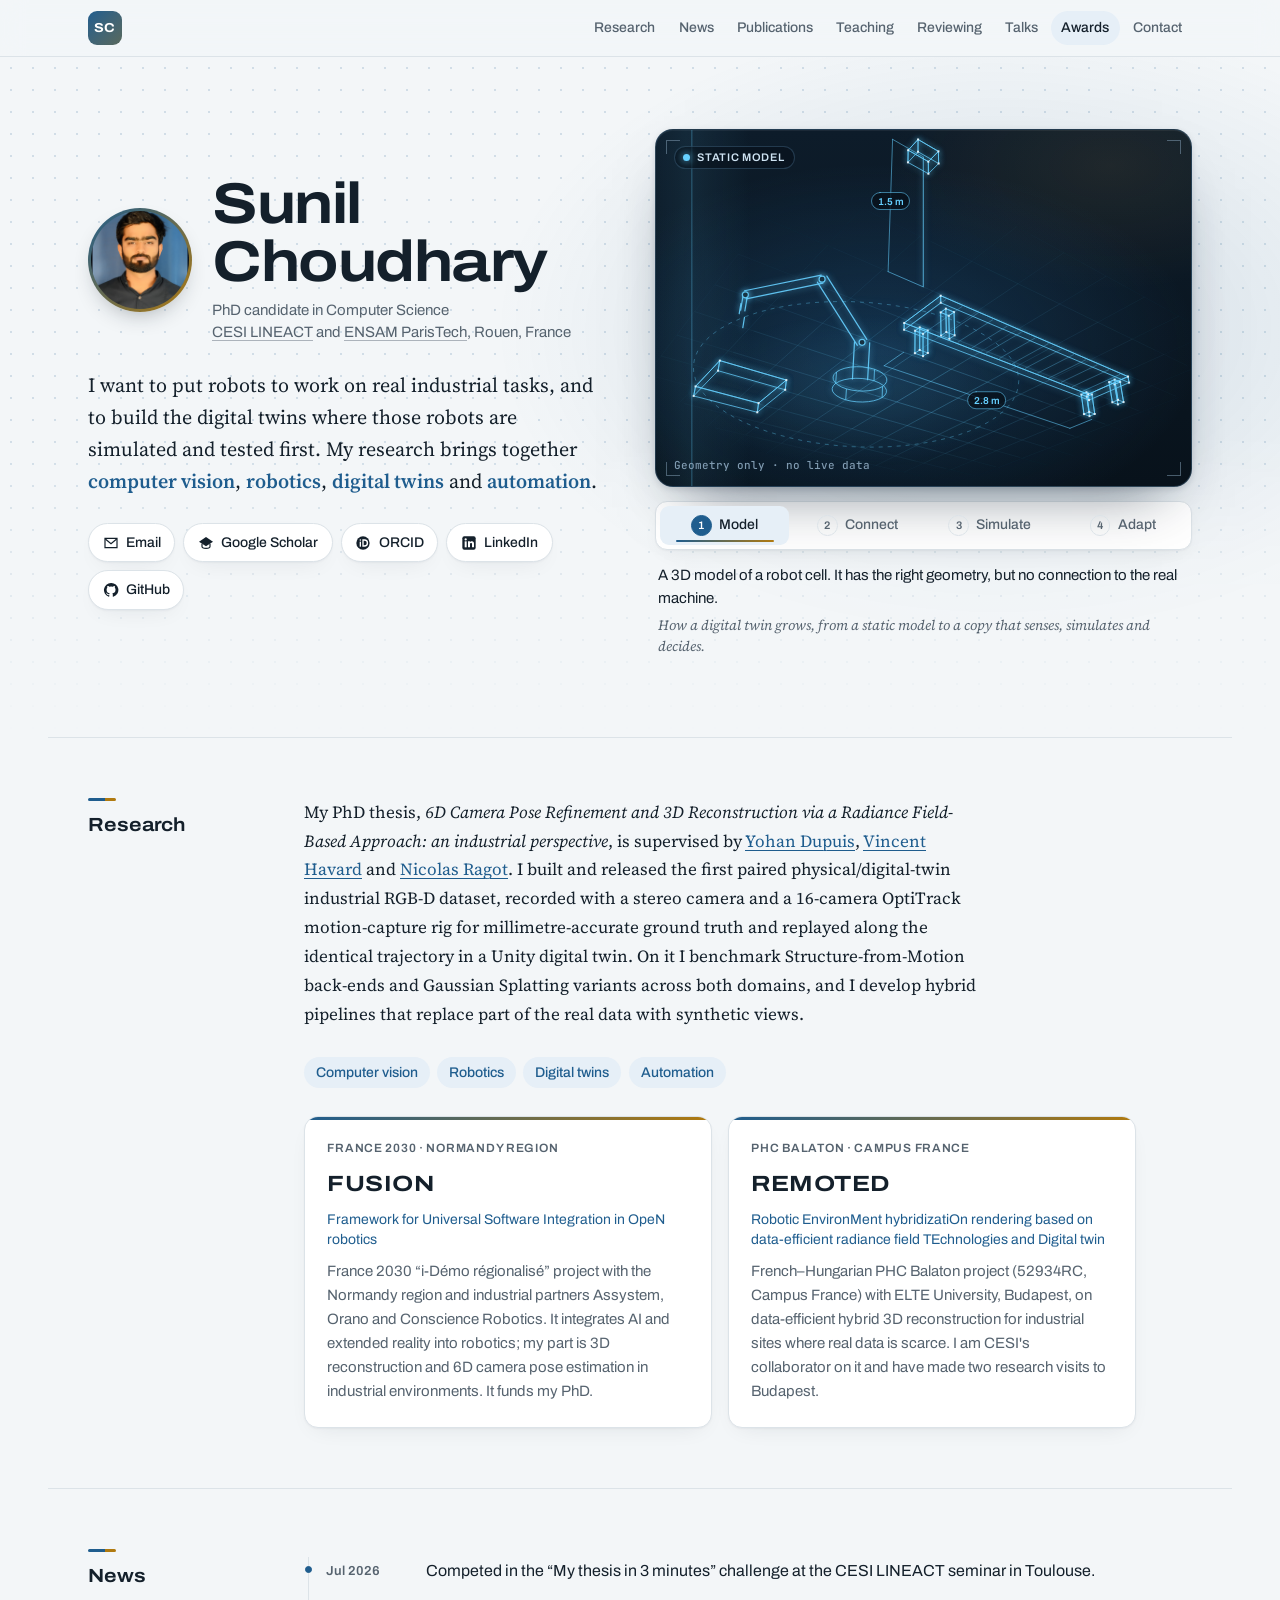
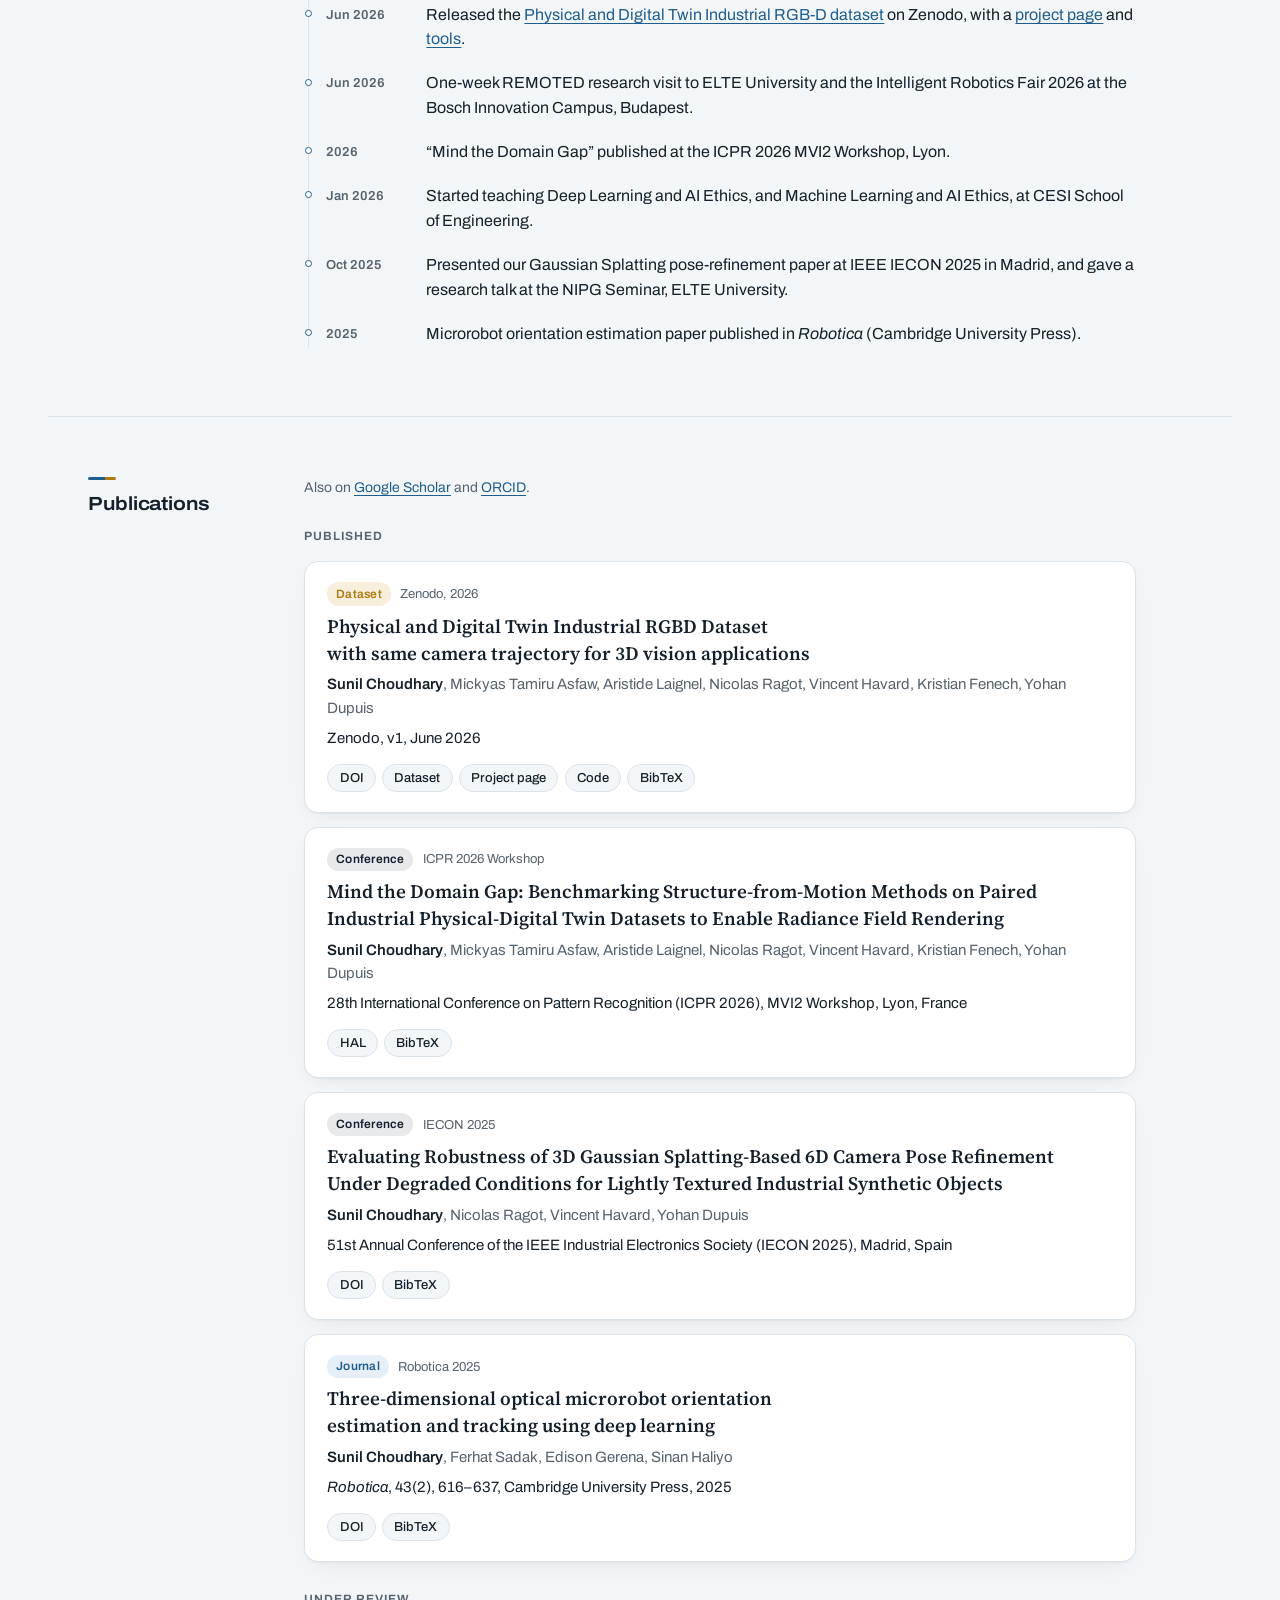
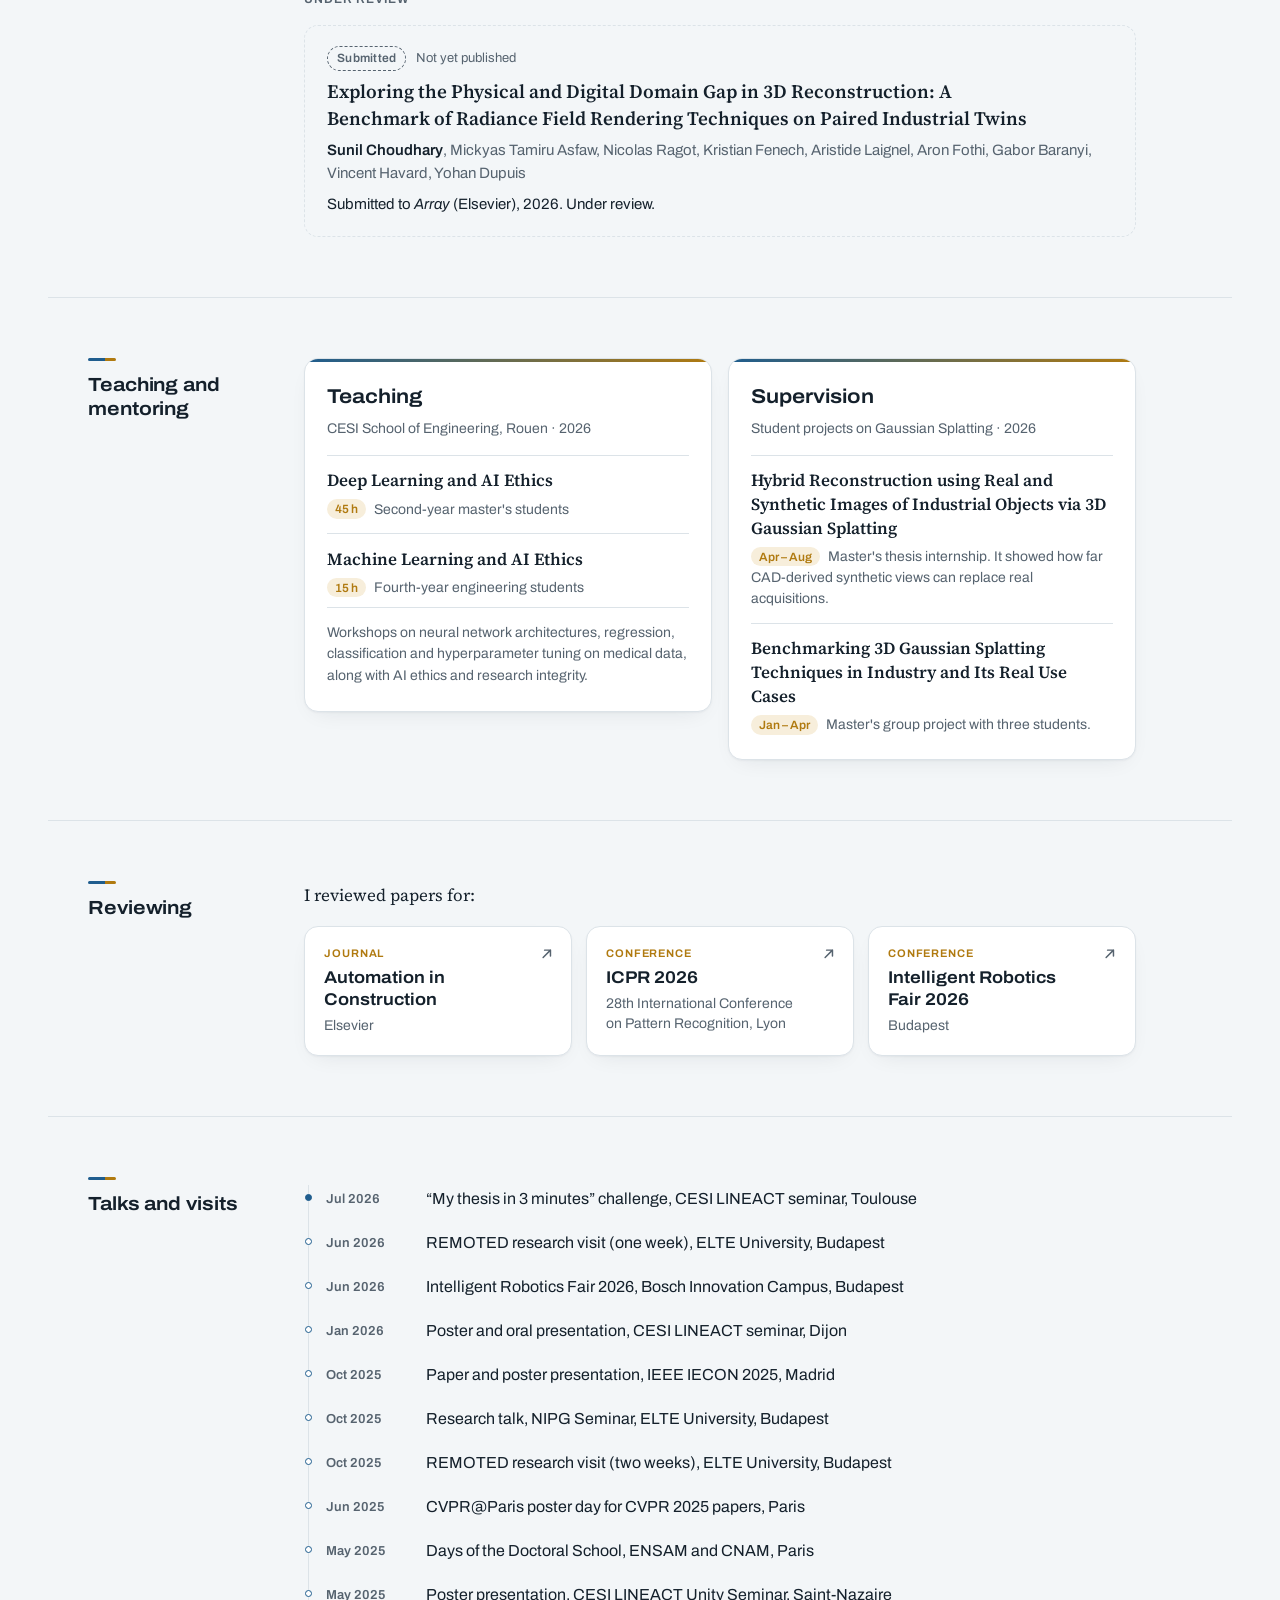
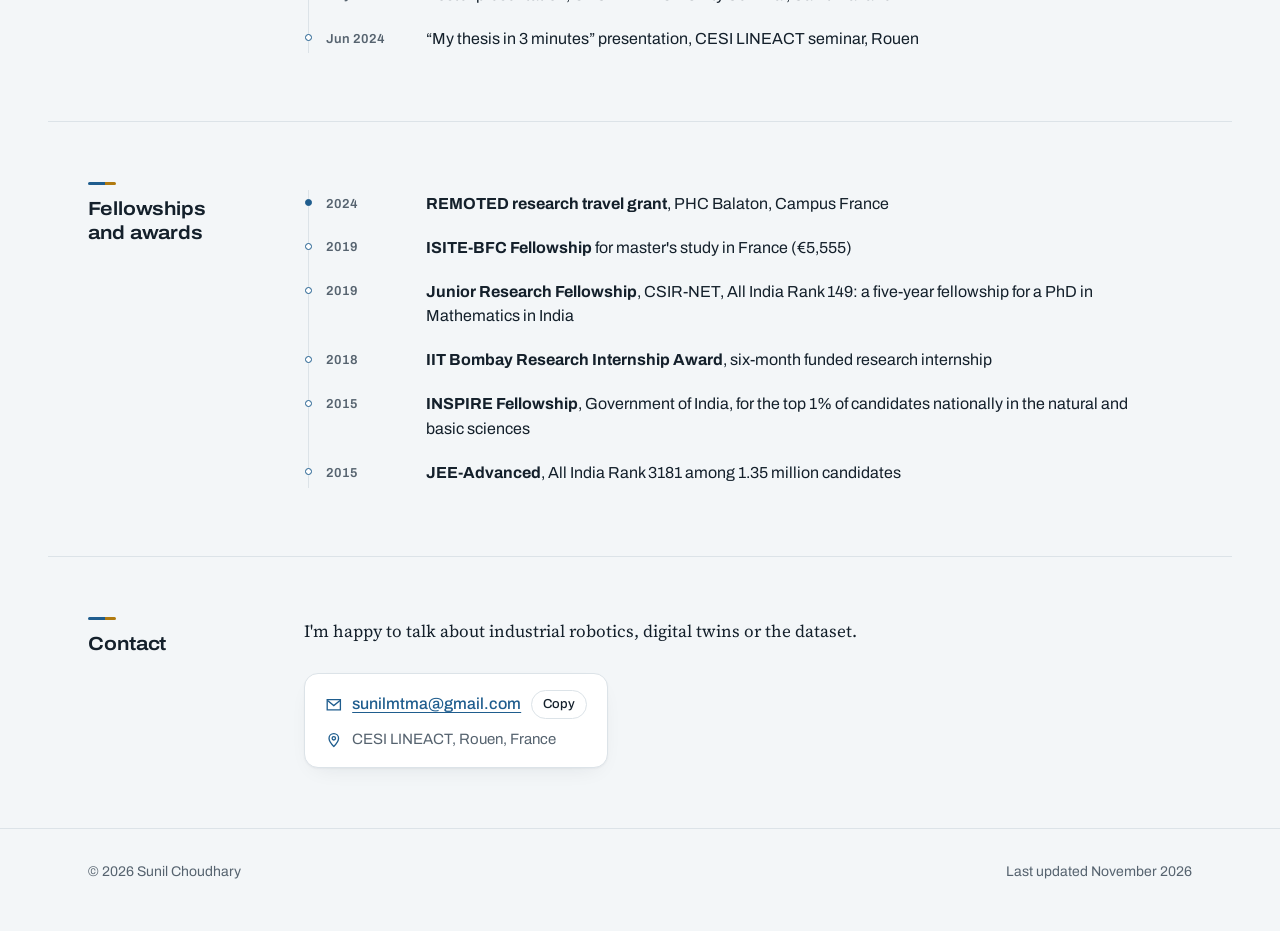
==== commit 160abdac: "Redesign: dark 3D twin viewport, photo beside name, teaching/supervision panels, linked reviewing ve" ====
--- a/index.html
+++ b/index.html
@@ -14,10 +14,10 @@
 <meta property="og:url" content="https://sunilmtma.github.io/">
 <meta property="og:image" content="https://sunilmtma.github.io/assets/img/photo.jpg">
 <meta name="twitter:card" content="summary">
-<link rel="icon" href="data:image/svg+xml,%3Csvg xmlns='http://www.w3.org/2000/svg' viewBox='0 0 32 32'%3E%3Crect width='32' height='32' rx='7' fill='%2314202B'/%3E%3Ctext x='16' y='22' text-anchor='middle' font-family='Arial,sans-serif' font-weight='700' font-size='15' fill='%23F5F7F8'%3ESC%3C/text%3E%3C/svg%3E">
+<link rel="icon" href="data:image/svg+xml,%3Csvg xmlns='http://www.w3.org/2000/svg' viewBox='0 0 32 32'%3E%3Crect width='32' height='32' rx='7' fill='%231F5D8E'/%3E%3Ctext x='16' y='22' text-anchor='middle' font-family='Arial,sans-serif' font-weight='700' font-size='15' fill='%23F5F7F8'%3ESC%3C/text%3E%3C/svg%3E">
 <link rel="preconnect" href="https://fonts.googleapis.com">
 <link rel="preconnect" href="https://fonts.gstatic.com" crossorigin>
-<link rel="stylesheet" href="https://fonts.googleapis.com/css2?family=Archivo:wdth,wght@62..125,400..700&family=Source+Serif+4:ital,opsz,wght@0,8..60,400..600;1,8..60,400&display=swap">
+<link rel="stylesheet" href="https://fonts.googleapis.com/css2?family=Archivo:wdth,wght@62..125,400..700&family=JetBrains+Mono:wght@400;500&family=Source+Serif+4:ital,opsz,wght@0,8..60,400..600;1,8..60,400&display=swap">
 <link rel="stylesheet" href="assets/css/style.css">
 <script type="application/ld+json">
 {
@@ -32,11 +32,6 @@
     {"@type": "Organization", "name": "CESI LINEACT (UR 7527)"},
     {"@type": "CollegeOrUniversity", "name": "École Nationale Supérieure d'Arts et Métiers (ENSAM ParisTech)"}
   ],
-  "alumniOf": [
-    {"@type": "CollegeOrUniversity", "name": "Université Bourgogne Europe"},
-    {"@type": "CollegeOrUniversity", "name": "Université Marie & Louis Pasteur"},
-    {"@type": "CollegeOrUniversity", "name": "Indian Institute of Science Education and Research (IISER) Pune"}
-  ],
   "knowsAbout": ["Computer vision", "Robotics", "Digital twins", "Automation", "3D reconstruction", "Gaussian Splatting", "6D pose estimation"],
   "sameAs": [
     "https://orcid.org/0009-0001-5705-5809",
@@ -53,15 +48,16 @@
 
 <header class="topbar">
   <div class="wrap topbar-inner">
-    <a class="wordmark" href="#top">Sunil Choudhary</a>
+    <a class="monogram" href="#top" aria-label="Back to top">SC</a>
     <nav aria-label="Sections">
       <ul class="nav">
         <li><a href="#research">Research</a></li>
         <li><a href="#news">News</a></li>
         <li><a href="#publications">Publications</a></li>
-        <li><a href="#background">Background</a></li>
         <li><a href="#teaching">Teaching</a></li>
+        <li><a href="#reviewing">Reviewing</a></li>
         <li><a href="#talks">Talks</a></li>
+        <li><a href="#awards">Awards</a></li>
         <li><a href="#contact">Contact</a></li>
       </ul>
     </nav>
@@ -71,47 +67,54 @@
 <main id="main">
 
 <!-- ============================================================ hero -->
-<section class="hero wrap" id="top" aria-labelledby="name">
-  <div class="hero-text">
-    <img class="portrait" src="assets/img/photo.jpg" alt="Portrait of Sunil Choudhary" width="112" height="112">
-    <h1 id="name">Sunil Choudhary</h1>
-    <p class="role">PhD candidate in Computer Science<br>
-      <a href="https://lineact.cesi.fr/en/">CESI LINEACT</a> and <a href="https://artsetmetiers.fr/en">ENSAM ParisTech</a>, Rouen, France</p>
-    <p class="lede">I want to put robots to work on real industrial tasks, and to build the digital twins where those robots are simulated and tested first. My research brings together computer vision, robotics, digital twins and automation.</p>
-    <p class="status"><span class="status-dot" aria-hidden="true"></span>Defending my PhD in February 2027. Open to postdoctoral and research scientist positions from March 2027.</p>
-
-    <ul class="links" aria-label="Profiles and contact">
-      <li><a href="mailto:sunilmtma@gmail.com"><svg aria-hidden="true" viewBox="0 0 24 24"><path d="M3 5h18v14H3z" fill="none" stroke="currentColor" stroke-width="1.8"/><path d="m3.5 6 8.5 7 8.5-7" fill="none" stroke="currentColor" stroke-width="1.8"/></svg>Email</a></li>
-      <li><a href="https://scholar.google.com/citations?user=9mLvw88AAAAJ"><svg aria-hidden="true" viewBox="0 0 24 24"><path d="M12 3 1.5 10 12 17l10.5-7z" fill="currentColor"/><path d="M6 13v4.2c0 1.5 2.7 2.8 6 2.8s6-1.3 6-2.8V13" fill="none" stroke="currentColor" stroke-width="1.8"/></svg>Google Scholar</a></li>
-      <li><a href="https://orcid.org/0009-0001-5705-5809"><svg aria-hidden="true" viewBox="0 0 24 24"><circle cx="12" cy="12" r="10" fill="currentColor"/><g fill="var(--bg)"><rect x="7" y="10" width="2" height="7.5"/><circle cx="8" cy="7.4" r="1.2"/><path d="M11 6.5h3.2a5.5 5.5 0 0 1 0 11H11zm2 2v7h1.1a3.5 3.5 0 0 0 0-7z"/></g></svg>ORCID</a></li>
-      <li><a href="https://www.linkedin.com/in/sunil-choudhary-5aa958202/"><svg aria-hidden="true" viewBox="0 0 24 24"><rect x="2" y="2" width="20" height="20" rx="3" fill="currentColor"/><g fill="var(--bg)"><rect x="5.5" y="9.5" width="3" height="9"/><circle cx="7" cy="6.6" r="1.7"/><path d="M10.5 9.5h2.9v1.3c.5-.9 1.6-1.5 3-1.5 2.4 0 3.1 1.5 3.1 3.9v5.3h-3v-4.7c0-1.1-.3-1.9-1.4-1.9s-1.6.8-1.6 1.9v4.7h-3z"/></g></svg>LinkedIn</a></li>
-      <li><a href="https://github.com/sunilmtma"><svg aria-hidden="true" viewBox="0 0 24 24"><path fill="currentColor" d="M12 1.5a10.5 10.5 0 0 0-3.3 20.5c.5.1.7-.2.7-.5v-1.9c-2.9.6-3.5-1.3-3.5-1.3-.5-1.2-1.2-1.5-1.2-1.5-1-.7.1-.6.1-.6 1 .1 1.6 1.1 1.6 1.1.9 1.6 2.5 1.1 3.1.9.1-.7.4-1.1.7-1.4-2.3-.3-4.8-1.2-4.8-5.2 0-1.1.4-2.1 1.1-2.8-.1-.3-.5-1.4.1-2.8 0 0 .9-.3 2.9 1.1a10 10 0 0 1 5.2 0c2-1.4 2.9-1.1 2.9-1.1.6 1.4.2 2.5.1 2.8.7.7 1.1 1.7 1.1 2.8 0 4-2.5 4.9-4.8 5.2.4.3.7 1 .7 1.9v2.9c0 .3.2.6.7.5A10.5 10.5 0 0 0 12 1.5"/></svg>GitHub</a></li>
-    </ul>
-  </div>
-
-  <figure class="twin">
-    <div class="twin-stage">
-      <canvas id="twin-canvas" role="img" aria-label="Animated robot cell with a conveyor, a robot arm and a pallet, shown at four stages of a digital twin: a 3D model, a live connected copy, a simulation of candidate motions, and a camera-guided robot that adapts to each part."></canvas>
-      <p class="twin-readout" id="twin-readout" aria-hidden="true">Geometry only, no live data</p>
+<section class="hero" id="top" aria-labelledby="name">
+  <div class="wrap hero-inner">
+    <div class="hero-text">
+      <div class="identity">
+        <img class="portrait" src="assets/img/photo.jpg" alt="Portrait of Sunil Choudhary" width="104" height="104">
+        <div class="identity-text">
+          <h1 id="name">Sunil Choudhary</h1>
+          <p class="role">PhD candidate in Computer Science<br>
+            <a href="https://lineact.cesi.fr/en/">CESI LINEACT</a> and <a href="https://artsetmetiers.fr/en">ENSAM ParisTech</a>, Rouen, France</p>
+        </div>
+      </div>
+
+      <p class="lede">I want to put robots to work on real industrial tasks, and to build the digital twins where those robots are simulated and tested first. My research brings together <b>computer vision</b>, <b>robotics</b>, <b>digital twins</b> and <b>automation</b>.</p>
+
+      <ul class="links" aria-label="Profiles and contact">
+        <li><a href="mailto:sunilmtma@gmail.com"><svg aria-hidden="true" viewBox="0 0 24 24"><path d="M3 5h18v14H3z" fill="none" stroke="currentColor" stroke-width="1.8"/><path d="m3.5 6 8.5 7 8.5-7" fill="none" stroke="currentColor" stroke-width="1.8"/></svg>Email</a></li>
+        <li><a href="https://scholar.google.com/citations?user=9mLvw88AAAAJ"><svg aria-hidden="true" viewBox="0 0 24 24"><path d="M12 3 1.5 10 12 17l10.5-7z" fill="currentColor"/><path d="M6 13v4.2c0 1.5 2.7 2.8 6 2.8s6-1.3 6-2.8V13" fill="none" stroke="currentColor" stroke-width="1.8"/></svg>Google Scholar</a></li>
+        <li><a href="https://orcid.org/0009-0001-5705-5809"><svg aria-hidden="true" viewBox="0 0 24 24"><circle cx="12" cy="12" r="10" fill="currentColor"/><g fill="var(--surface)"><rect x="7" y="10" width="2" height="7.5"/><circle cx="8" cy="7.4" r="1.2"/><path d="M11 6.5h3.2a5.5 5.5 0 0 1 0 11H11zm2 2v7h1.1a3.5 3.5 0 0 0 0-7z"/></g></svg>ORCID</a></li>
+        <li><a href="https://www.linkedin.com/in/sunil-choudhary-5aa958202/"><svg aria-hidden="true" viewBox="0 0 24 24"><rect x="2" y="2" width="20" height="20" rx="3" fill="currentColor"/><g fill="var(--surface)"><rect x="5.5" y="9.5" width="3" height="9"/><circle cx="7" cy="6.6" r="1.7"/><path d="M10.5 9.5h2.9v1.3c.5-.9 1.6-1.5 3-1.5 2.4 0 3.1 1.5 3.1 3.9v5.3h-3v-4.7c0-1.1-.3-1.9-1.4-1.9s-1.6.8-1.6 1.9v4.7h-3z"/></g></svg>LinkedIn</a></li>
+        <li><a href="https://github.com/sunilmtma"><svg aria-hidden="true" viewBox="0 0 24 24"><path fill="currentColor" d="M12 1.5a10.5 10.5 0 0 0-3.3 20.5c.5.1.7-.2.7-.5v-1.9c-2.9.6-3.5-1.3-3.5-1.3-.5-1.2-1.2-1.5-1.2-1.5-1-.7.1-.6.1-.6 1 .1 1.6 1.1 1.6 1.1.9 1.6 2.5 1.1 3.1.9.1-.7.4-1.1.7-1.4-2.3-.3-4.8-1.2-4.8-5.2 0-1.1.4-2.1 1.1-2.8-.1-.3-.5-1.4.1-2.8 0 0 .9-.3 2.9 1.1a10 10 0 0 1 5.2 0c2-1.4 2.9-1.1 2.9-1.1.6 1.4.2 2.5.1 2.8.7.7 1.1 1.7 1.1 2.8 0 4-2.5 4.9-4.8 5.2.4.3.7 1 .7 1.9v2.9c0 .3.2.6.7.5A10.5 10.5 0 0 0 12 1.5"/></svg>GitHub</a></li>
+      </ul>
     </div>
-    <ol class="twin-steps" aria-label="Stages of a digital twin">
-      <li><button type="button" class="twin-step" aria-pressed="true"><span class="n">1</span>Model</button></li>
-      <li><button type="button" class="twin-step" aria-pressed="false"><span class="n">2</span>Connect</button></li>
-      <li><button type="button" class="twin-step" aria-pressed="false"><span class="n">3</span>Simulate</button></li>
-      <li><button type="button" class="twin-step" aria-pressed="false"><span class="n">4</span>Adapt</button></li>
-    </ol>
-    <figcaption>
-      <span class="twin-desc" id="twin-desc" aria-live="polite">A 3D model of a robot cell. It has the right geometry, but no connection to the real machine.</span>
-      <span class="twin-note">How a digital twin grows, from a static model to a copy that senses, simulates and decides.</span>
-    </figcaption>
-  </figure>
+
+    <figure class="twin">
+      <div class="twin-stage">
+        <canvas id="twin-canvas" role="img" aria-label="Animated robot cell with a conveyor, a robot arm and a pallet, shown at four stages of a digital twin: a 3D model, a live connected copy, a simulation of candidate motions, and a camera-guided robot that adapts to each part."></canvas>
+        <p class="twin-badge" id="twin-badge" aria-hidden="true"><span class="dot"></span><span class="txt">Static model</span></p>
+        <p class="twin-readout" id="twin-readout" aria-hidden="true">Geometry only · no live data</p>
+      </div>
+      <ol class="twin-steps" aria-label="Stages of a digital twin">
+        <li><button type="button" class="twin-step" aria-pressed="true"><span class="n">1</span>Model</button></li>
+        <li><button type="button" class="twin-step" aria-pressed="false"><span class="n">2</span>Connect</button></li>
+        <li><button type="button" class="twin-step" aria-pressed="false"><span class="n">3</span>Simulate</button></li>
+        <li><button type="button" class="twin-step" aria-pressed="false"><span class="n">4</span>Adapt</button></li>
+      </ol>
+      <figcaption>
+        <span class="twin-desc" id="twin-desc" aria-live="polite">A 3D model of a robot cell. It has the right geometry, but no connection to the real machine.</span>
+        <span class="twin-note">How a digital twin grows, from a static model to a copy that senses, simulates and decides.</span>
+      </figcaption>
+    </figure>
+  </div>
 </section>
 
 <!-- ============================================================ research -->
 <section class="block wrap" id="research" aria-labelledby="h-research">
   <h2 id="h-research">Research</h2>
   <div class="block-body">
-    <p class="prose">My PhD thesis, <em>6D Camera Pose Refinement and 3D Reconstruction via a Radiance Field-Based Approach: an industrial perspective</em>, is supervised by Yohan Dupuis, Vincent Havard and Nicolas Ragot. I built and released the first paired physical/digital-twin industrial RGB-D dataset, recorded with a stereo camera and a 16-camera OptiTrack motion-capture rig for millimetre-accurate ground truth and replayed along the identical trajectory in a Unity digital twin. On it I benchmark Structure-from-Motion back-ends and Gaussian Splatting variants across both domains, and I develop hybrid pipelines that replace part of the real data with synthetic views.</p>
+    <p class="prose">My PhD thesis, <em>6D Camera Pose Refinement and 3D Reconstruction via a Radiance Field-Based Approach: an industrial perspective</em>, is supervised by <a href="https://scholar.google.com/citations?user=qirM8SAAAAAJ">Yohan Dupuis</a>, <a href="https://scholar.google.com/citations?user=8cdy5n8AAAAJ">Vincent Havard</a> and <a href="https://scholar.google.com/citations?user=XOJcjtEAAAAJ">Nicolas Ragot</a>. I built and released the first paired physical/digital-twin industrial RGB-D dataset, recorded with a stereo camera and a 16-camera OptiTrack motion-capture rig for millimetre-accurate ground truth and replayed along the identical trajectory in a Unity digital twin. On it I benchmark Structure-from-Motion back-ends and Gaussian Splatting variants across both domains, and I develop hybrid pipelines that replace part of the real data with synthetic views.</p>
 
     <ul class="tags" aria-label="Research interests">
       <li>Computer vision</li><li>Robotics</li><li>Digital twins</li><li>Automation</li>
@@ -119,11 +122,13 @@
 
     <div class="projects">
       <article class="project">
+        <p class="project-kicker">France 2030 · Normandy region</p>
         <h3>FUSION</h3>
         <p class="project-sub">Framework for Universal Software Integration in OpeN robotics</p>
         <p>France 2030 “i-Démo régionalisé” project with the Normandy region and industrial partners Assystem, Orano and Conscience Robotics. It integrates AI and extended reality into robotics; my part is 3D reconstruction and 6D camera pose estimation in industrial environments. It funds my PhD.</p>
       </article>
       <article class="project">
+        <p class="project-kicker">PHC Balaton · Campus France</p>
         <h3>REMOTED</h3>
         <p class="project-sub">Robotic EnvironMent hybridizatiOn rendering based on data-efficient radiance field TEchnologies and Digital twin</p>
         <p>French–Hungarian PHC Balaton project (52934RC, Campus France) with ELTE University, Budapest, on data-efficient hybrid 3D reconstruction for industrial sites where real data is scarce. I am CESI's collaborator on it and have made two research visits to Budapest.</p>
@@ -141,7 +146,7 @@
       <li><time datetime="2026-06">Jun 2026</time><p>Released the <a href="https://zenodo.org/records/20830059">Physical and Digital Twin Industrial RGB-D dataset</a> on Zenodo, with a <a href="https://lineact-valo.gitlab.io/fusion_project/dataset_tools/">project page</a> and <a href="https://gitlab.com/lineact-valo/fusion_project/dataset_tools">tools</a>.</p></li>
       <li><time datetime="2026-06">Jun 2026</time><p>One-week REMOTED research visit to ELTE University and the Intelligent Robotics Fair 2026 at the Bosch Innovation Campus, Budapest.</p></li>
       <li><time datetime="2026">2026</time><p>“Mind the Domain Gap” published at the ICPR 2026 MVI2 Workshop, Lyon.</p></li>
-      <li><time datetime="2026-01">Jan 2026</time><p>Started teaching Deep Learning and AI Ethics, and Machine Learning and AI, at CESI School of Engineering.</p></li>
+      <li><time datetime="2026-01">Jan 2026</time><p>Started teaching Deep Learning and AI Ethics, and Machine Learning and AI Ethics, at CESI School of Engineering.</p></li>
       <li><time datetime="2025-10">Oct 2025</time><p>Presented our Gaussian Splatting pose-refinement paper at IEEE IECON 2025 in Madrid, and gave a research talk at the NIPG Seminar, ELTE University.</p></li>
       <li><time datetime="2025">2025</time><p>Microrobot orientation estimation paper published in <em>Robotica</em> (Cambridge University Press).</p></li>
     </ol>
@@ -241,7 +246,7 @@
 
     <h3 class="pubs-group">Under review</h3>
     <ol class="pubs">
-      <li class="pub">
+      <li class="pub pub-review">
         <div class="pub-meta"><span class="kind kind-review">Submitted</span><span class="pub-state">Not yet published</span></div>
         <h4 class="pub-title">Exploring the Physical and Digital Domain Gap in 3D Reconstruction: A Benchmark of Radiance Field Rendering Techniques on Paired Industrial Twins</h4>
         <p class="pub-authors"><b>Sunil Choudhary</b>, Mickyas Tamiru Asfaw, Nicolas Ragot, Kristian Fenech, Aristide Laignel, Aron Fothi, Gabor Baranyi, Vincent Havard, Yohan Dupuis</p>
@@ -251,45 +256,69 @@
   </div>
 </section>
 
-<!-- ============================================================ background -->
-<section class="block wrap" id="background" aria-labelledby="h-bg">
-  <h2 id="h-bg">Background</h2>
-  <div class="block-body">
-    <p class="prose">Since March 2024 I have been a doctoral researcher at the CESI LINEACT laboratory in Rouen, enrolled at ENSAM ParisTech (doctoral school ED SMI 432), working on computer vision, AI and robotics.</p>
-    <p class="prose">Before that, I did my master's thesis internship at ISIR, Sorbonne University, with Sinan Haliyo, Ferhat Sadak and Edison Gerena. I estimated the 3D orientation of optical microrobots from the microscope image stream, with applications to in vitro fertilisation. The work was published in <i>Robotica</i> and fed into the early stage of MovaLife, a microrobotics start-up.</p>
-    <p class="prose">My training started in mathematics. I hold a Master in Artificial Intelligence (M2 Santé-AI) from Université Bourgogne Europe, a Master in Mathematical Physics (M2 Math4Phys) from Université Marie &amp; Louis Pasteur in Dijon, and a four-year Bachelor of Science in Mathematics from IISER Pune, India.</p>
-
-    <ol class="milestones" aria-label="Positions and degrees">
-      <li><span class="m-year">2024 – 2027</span><span class="m-what">PhD in Computer Science, ENSAM ParisTech and CESI LINEACT</span></li>
-      <li><span class="m-year">2023</span><span class="m-what">Master in Artificial Intelligence, Université Bourgogne Europe, with an internship at ISIR, Sorbonne University</span></li>
-      <li><span class="m-year">2020</span><span class="m-what">Master in Mathematical Physics, Université Marie &amp; Louis Pasteur</span></li>
-      <li><span class="m-year">2019</span><span class="m-what">Bachelor of Science in Mathematics, IISER Pune</span></li>
-    </ol>
-  </div>
-</section>
-
 <!-- ============================================================ teaching -->
 <section class="block wrap" id="teaching" aria-labelledby="h-teach">
   <h2 id="h-teach">Teaching and mentoring</h2>
   <div class="block-body">
-    <p class="prose">In 2026 I taught two courses at CESI School of Engineering in Rouen: <b>Deep Learning and AI Ethics</b> (45 hours, second-year master's students) and <b>Machine Learning and AI</b> (15 hours, fourth-year engineering students). The workshops covered neural network architectures, regression, classification and hyperparameter tuning on medical data, along with AI ethics and research integrity.</p>
-    <p class="prose">I also supervised two student projects on Gaussian Splatting:</p>
-    <ul class="plain">
-      <li><i>Hybrid Reconstruction using Real and Synthetic Images of Industrial Objects via 3D Gaussian Splatting</i>, a master's thesis internship (April to August 2026). It showed how far CAD-derived synthetic views can replace real acquisitions.</li>
-      <li><i>Benchmarking 3D Gaussian Splatting Techniques in Industry and Its Real Use Cases</i>, a master's group project with three students (January to April 2026).</li>
-    </ul>
-  </div>
-</section>
-
-<!-- ============================================================ service -->
-<section class="block wrap" id="service" aria-labelledby="h-service">
-  <h2 id="h-service">Reviewing</h2>
-  <div class="block-body">
-    <p class="prose">I review papers for:</p>
-    <ul class="plain">
-      <li><i>Automation in Construction</i> (Elsevier)</li>
-      <li>ICPR 2026, 28th International Conference on Pattern Recognition, Lyon</li>
-      <li>Intelligent Robotics Fair 2026, Budapest</li>
+    <div class="duo">
+      <article class="panel">
+        <h3>Teaching</h3>
+        <p class="panel-sub">CESI School of Engineering, Rouen · 2026</p>
+        <ul class="items">
+          <li>
+            <p class="item-title">Deep Learning and AI Ethics</p>
+            <p class="item-meta"><span class="chip">45 h</span>Second-year master's students</p>
+          </li>
+          <li>
+            <p class="item-title">Machine Learning and AI Ethics</p>
+            <p class="item-meta"><span class="chip">15 h</span>Fourth-year engineering students</p>
+          </li>
+        </ul>
+        <p class="panel-note">Workshops on neural network architectures, regression, classification and hyperparameter tuning on medical data, along with AI ethics and research integrity.</p>
+      </article>
+
+      <article class="panel">
+        <h3>Supervision</h3>
+        <p class="panel-sub">Student projects on Gaussian Splatting · 2026</p>
+        <ul class="items">
+          <li>
+            <p class="item-title">Hybrid Reconstruction using Real and Synthetic Images of Industrial Objects via 3D Gaussian Splatting</p>
+            <p class="item-meta"><span class="chip">Apr – Aug</span>Master's thesis internship. It showed how far CAD-derived synthetic views can replace real acquisitions.</p>
+          </li>
+          <li>
+            <p class="item-title">Benchmarking 3D Gaussian Splatting Techniques in Industry and Its Real Use Cases</p>
+            <p class="item-meta"><span class="chip">Jan – Apr</span>Master's group project with three students.</p>
+          </li>
+        </ul>
+      </article>
+    </div>
+  </div>
+</section>
+
+<!-- ============================================================ reviewing -->
+<section class="block wrap" id="reviewing" aria-labelledby="h-review">
+  <h2 id="h-review">Reviewing</h2>
+  <div class="block-body">
+    <p class="prose">I reviewed papers for:</p>
+    <ul class="venues">
+      <li><a href="https://www.sciencedirect.com/journal/automation-in-construction">
+        <span class="venue-kind">Journal</span>
+        <span class="venue-name">Automation in Construction</span>
+        <span class="venue-sub">Elsevier</span>
+        <svg class="venue-arrow" aria-hidden="true" viewBox="0 0 24 24"><path d="M7 17 17 7M9 7h8v8" fill="none" stroke="currentColor" stroke-width="2" stroke-linecap="round" stroke-linejoin="round"/></svg>
+      </a></li>
+      <li><a href="https://iapr.org/icpr2026">
+        <span class="venue-kind">Conference</span>
+        <span class="venue-name">ICPR 2026</span>
+        <span class="venue-sub">28th International Conference on Pattern Recognition, Lyon</span>
+        <svg class="venue-arrow" aria-hidden="true" viewBox="0 0 24 24"><path d="M7 17 17 7M9 7h8v8" fill="none" stroke="currentColor" stroke-width="2" stroke-linecap="round" stroke-linejoin="round"/></svg>
+      </a></li>
+      <li><a href="https://introbfair26.inf.elte.hu/">
+        <span class="venue-kind">Conference</span>
+        <span class="venue-name">Intelligent Robotics Fair 2026</span>
+        <span class="venue-sub">Budapest</span>
+        <svg class="venue-arrow" aria-hidden="true" viewBox="0 0 24 24"><path d="M7 17 17 7M9 7h8v8" fill="none" stroke="currentColor" stroke-width="2" stroke-linecap="round" stroke-linejoin="round"/></svg>
+      </a></li>
     </ul>
   </div>
 </section>
@@ -319,7 +348,8 @@
   <h2 id="h-awards">Fellowships and awards</h2>
   <div class="block-body">
     <ol class="dated">
-      <li><time datetime="2020">2020</time><p><b>ISITE-BFC Fellowship</b> for master's study in France (€5,555)</p></li>
+      <li><time datetime="2024">2024</time><p><b>REMOTED research travel grant</b>, PHC Balaton, Campus France</p></li>
+      <li><time datetime="2019">2019</time><p><b>ISITE-BFC Fellowship</b> for master's study in France (€5,555)</p></li>
       <li><time datetime="2019">2019</time><p><b>Junior Research Fellowship</b>, CSIR-NET, All India Rank 149: a five-year fellowship for a PhD in Mathematics in India</p></li>
       <li><time datetime="2018">2018</time><p><b>IIT Bombay Research Internship Award</b>, six-month funded research internship</p></li>
       <li><time datetime="2015">2015</time><p><b>INSPIRE Fellowship</b>, Government of India, for the top 1% of candidates nationally in the natural and basic sciences</p></li>
@@ -329,19 +359,31 @@
 </section>
 
 <!-- ============================================================ contact -->
-<section class="block wrap contact" id="contact" aria-labelledby="h-contact">
+<section class="block wrap" id="contact" aria-labelledby="h-contact">
   <h2 id="h-contact">Contact</h2>
   <div class="block-body">
-    <p class="prose">I'm happy to talk about industrial robotics, digital twins, the dataset, or positions starting in 2027.</p>
-    <p class="email-line"><a href="mailto:sunilmtma@gmail.com">sunilmtma@gmail.com</a><button type="button" class="copy" data-copy="sunilmtma@gmail.com">Copy</button></p>
-    <p class="detail">CESI LINEACT, Rouen, France</p>
+    <p class="prose">I'm happy to talk about industrial robotics, digital twins or the dataset.</p>
+    <div class="contact-card">
+      <p class="contact-row">
+        <svg aria-hidden="true" viewBox="0 0 24 24"><path d="M3 5h18v14H3z" fill="none" stroke="currentColor" stroke-width="1.8"/><path d="m3.5 6 8.5 7 8.5-7" fill="none" stroke="currentColor" stroke-width="1.8"/></svg>
+        <a href="mailto:sunilmtma@gmail.com">sunilmtma@gmail.com</a>
+        <button type="button" class="copy" data-copy="sunilmtma@gmail.com">Copy</button>
+      </p>
+      <p class="contact-row muted">
+        <svg aria-hidden="true" viewBox="0 0 24 24"><path d="M12 21s-6.5-6.1-6.5-11a6.5 6.5 0 0 1 13 0c0 4.9-6.5 11-6.5 11z" fill="none" stroke="currentColor" stroke-width="1.8"/><circle cx="12" cy="10" r="2.3" fill="none" stroke="currentColor" stroke-width="1.8"/></svg>
+        CESI LINEACT, Rouen, France
+      </p>
+    </div>
   </div>
 </section>
 
 </main>
 
-<footer class="footer wrap">
-  <p>© 2026 Sunil Choudhary. Last updated November 2026.</p>
+<footer class="footer">
+  <div class="wrap footer-inner">
+    <p>© 2026 Sunil Choudhary</p>
+    <p>Last updated November 2026</p>
+  </div>
 </footer>
 
 <script src="assets/js/main.js" defer></script>
--- a/assets/css/style.css
+++ b/assets/css/style.css
@@ -1,42 +1,59 @@
 /* Layout: section titles hang in a narrow left column with the content beside
-   them. The one bold element is the hero figure: a robot cell that grows through
-   the four stages of a digital twin. */
+   them. The one bold element is the hero figure: a dark 3D viewport in which a
+   robot cell grows through the four stages of a digital twin. Cobalt marks the
+   model and simulation, amber marks live data; the same pair runs through the
+   section markers. */
 :root {
-  --bg: #F4F6F7;          /* cool paper */
+  --bg: #F3F6F8;          /* cool paper */
   --surface: #FFFFFF;
-  --ink: #15212C;         /* deep slate */
+  --ink: #14202B;         /* deep slate */
   --muted: #56636F;
-  --rule: #D8DFE4;
-  --accent: #1F5D8E;      /* twin model and simulation: cobalt */
-  --signal: #A8740F;      /* live data, sensors, parts: ochre */
-  --accent-wash: #E3EDF5;
-  --signal-wash: #F5ECD9;
+  --rule: #DCE3E8;
+  --accent: #1F5D8E;      /* cobalt */
+  --signal: #B07A10;      /* amber */
+  --accent-wash: #E6EFF7;
+  --signal-wash: #F7EEDB;
+  --glow: rgba(31, 93, 142, 0.14);
+  --dot: rgba(31, 93, 142, 0.16);
+  --shadow: 0 1px 2px rgba(20, 32, 43, 0.04), 0 8px 24px -12px rgba(20, 32, 43, 0.12);
+
+  /* the viewport is dark in both themes */
+  --vp-rim: rgba(130, 190, 240, 0.22);
+  --vp-text: #CFE3F2;
+  --vp-dim: #7F9AB0;
+  --vp-cyan: #66D0FF;
+  --vp-amber: #FFB84D;
 
   --font-display: "Archivo", "Helvetica Neue", Arial, sans-serif;
   --font-ui: "Archivo", "Helvetica Neue", Arial, sans-serif;
   --font-text: "Source Serif 4", Georgia, "Times New Roman", serif;
+  --font-mono: "JetBrains Mono", ui-monospace, Consolas, Menlo, monospace;
 
   --step--1: 0.875rem;
   --step-0: 1rem;
   --step-1: 1.1875rem;
   --step-2: 1.5rem;
-  --step-hero: clamp(2.5rem, 1.4rem + 4.6vw, 4.5rem);
-
-  --wrap: 72rem;
+  --step-hero: clamp(2.25rem, 1.5rem + 3vw, 3.6rem);
+
+  --wrap: 74rem;
   --rail: 11rem;
-  --radius: 10px;
+  --radius: 14px;
   color-scheme: light;
 }
 @media (prefers-color-scheme: dark) {
   :root:not([data-theme="light"]) {
-    --bg: #0E161D; --surface: #15202A; --ink: #E3E9ED; --muted: #97A5B1; --rule: #26343F;
-    --accent: #7AB0DC; --signal: #DDA84A; --accent-wash: #17293A; --signal-wash: #2B2414;
+    --bg: #0C141B; --surface: #131E28; --ink: #E3E9ED; --muted: #97A5B1; --rule: #233340;
+    --accent: #7AB6E6; --signal: #E3AE52; --accent-wash: #16293A; --signal-wash: #2B2414;
+    --glow: rgba(90, 160, 220, 0.14); --dot: rgba(122, 182, 230, 0.12);
+    --shadow: 0 1px 2px rgba(0, 0, 0, 0.3), 0 10px 28px -14px rgba(0, 0, 0, 0.6);
     color-scheme: dark;
   }
 }
 :root[data-theme="dark"] {
-  --bg: #0E161D; --surface: #15202A; --ink: #E3E9ED; --muted: #97A5B1; --rule: #26343F;
-  --accent: #7AB0DC; --signal: #DDA84A; --accent-wash: #17293A; --signal-wash: #2B2414;
+  --bg: #0C141B; --surface: #131E28; --ink: #E3E9ED; --muted: #97A5B1; --rule: #233340;
+  --accent: #7AB6E6; --signal: #E3AE52; --accent-wash: #16293A; --signal-wash: #2B2414;
+  --glow: rgba(90, 160, 220, 0.14); --dot: rgba(122, 182, 230, 0.12);
+  --shadow: 0 1px 2px rgba(0, 0, 0, 0.3), 0 10px 28px -14px rgba(0, 0, 0, 0.6);
   color-scheme: dark;
 }
 
@@ -56,7 +73,7 @@
 a { color: var(--accent); text-decoration-thickness: 1px; text-underline-offset: 0.18em; }
 a:hover { text-decoration-thickness: 2px; }
 :focus-visible { outline: 2px solid var(--accent); outline-offset: 3px; border-radius: 3px; }
-h1, h2, h3 { text-wrap: balance; margin: 0; }
+h1, h2, h3, h4 { text-wrap: balance; margin: 0; }
 p { margin: 0; }
 ul, ol { margin: 0; padding: 0; list-style: none; }
 
@@ -79,206 +96,255 @@
 }
 .topbar {
   position: sticky; top: env(safe-area-inset-top, 0px); z-index: 9;
-  background: color-mix(in srgb, var(--bg) 88%, transparent);
-  -webkit-backdrop-filter: blur(10px); backdrop-filter: blur(10px);
+  background: color-mix(in srgb, var(--bg) 86%, transparent);
+  -webkit-backdrop-filter: blur(12px) saturate(1.4); backdrop-filter: blur(12px) saturate(1.4);
   border-bottom: 1px solid var(--rule);
 }
-.topbar-inner { display: flex; align-items: center; gap: 1.5rem; min-height: 3.5rem; }
-.wordmark {
-  font-family: var(--font-display); font-weight: 650; font-variation-settings: "wdth" 112;
-  color: var(--ink); text-decoration: none; white-space: nowrap; letter-spacing: -0.01em;
+.topbar-inner { display: flex; align-items: center; gap: 1rem; min-height: 3.5rem; }
+.monogram {
+  flex: none; display: grid; place-items: center; width: 2.1rem; height: 2.1rem; border-radius: 9px;
+  background: linear-gradient(135deg, var(--accent), color-mix(in srgb, var(--accent) 60%, var(--signal)));
+  color: #fff; text-decoration: none;
+  font: 700 0.8125rem/1 var(--font-display); letter-spacing: 0.04em; font-variation-settings: "wdth" 110;
 }
 .topbar nav { margin-left: auto; min-width: 0; }
-.nav { display: flex; gap: 0.25rem; overflow-x: auto; scrollbar-width: none; }
+.nav { display: flex; gap: 0.15rem; overflow-x: auto; scrollbar-width: none; }
 .nav::-webkit-scrollbar { display: none; }
 .nav a {
-  display: block; padding: 0.4rem 0.6rem; border-radius: 6px;
-  font-size: var(--step--1); color: var(--muted); text-decoration: none; white-space: nowrap;
+  display: block; padding: 0.4rem 0.65rem; border-radius: 999px;
+  font-size: var(--step--1); font-weight: 500; color: var(--muted); text-decoration: none; white-space: nowrap;
+  transition: color .15s, background-color .15s;
 }
 .nav a:hover, .nav a[aria-current="true"] { color: var(--ink); background: var(--accent-wash); }
 @media (max-width: 47.99rem) {
-  .topbar-inner { flex-direction: column; align-items: stretch; gap: 0; padding-block: 0.5rem 0.25rem; }
-  .topbar nav { margin-left: -0.6rem; margin-right: -16px; }
+  .topbar nav { margin-right: -16px; }
 }
 
 /* ------------------------------------------------------------ hero */
-.hero {
-  display: grid; gap: 3rem; align-items: center;
-  grid-template-columns: minmax(0, 1fr) minmax(0, 0.95fr);
-  padding-block: 4rem 4.5rem;
-}
-.hero-text { display: flex; flex-direction: column; gap: 1.25rem; min-width: 0; }
+.hero { position: relative; overflow: hidden; }
+.hero::before {
+  content: ""; position: absolute; inset: 0; pointer-events: none;
+  background:
+    radial-gradient(45rem 28rem at 78% 40%, var(--glow), transparent 70%),
+    radial-gradient(var(--dot) 1px, transparent 1.4px) 0 0 / 22px 22px;
+  -webkit-mask-image: linear-gradient(180deg, #000 55%, transparent);
+  mask-image: linear-gradient(180deg, #000 55%, transparent);
+}
+.hero-inner {
+  position: relative;
+  display: grid; gap: 3.5rem; align-items: center;
+  grid-template-columns: minmax(0, 1fr) minmax(0, 1.05fr);
+  padding-block: 4.5rem 5rem;
+}
+.hero-text { display: flex; flex-direction: column; gap: 1.6rem; min-width: 0; }
+
+.identity { display: flex; align-items: center; gap: 1.25rem; }
 .portrait {
-  width: 112px; height: 112px; border-radius: 50%; object-fit: cover; object-position: 50% 22%;
-  border: 3px solid var(--surface); box-shadow: 0 0 0 1px var(--rule);
-}
+  flex: none; width: 104px; height: 104px; border-radius: 50%; object-fit: cover; object-position: 50% 22%;
+  padding: 3px; background: linear-gradient(135deg, var(--accent), var(--signal));
+  box-shadow: 0 10px 24px -12px rgba(20, 32, 43, 0.45);
+}
+.identity-text { display: flex; flex-direction: column; gap: 0.5rem; min-width: 0; }
 .hero h1 {
   font-family: var(--font-display); font-size: var(--step-hero);
-  font-weight: 650; font-variation-settings: "wdth" 118;
-  line-height: 0.98; letter-spacing: -0.025em;
-}
-.role { color: var(--muted); font-size: var(--step-0); line-height: 1.5; }
-.role a { color: inherit; }
-.lede { font-family: var(--font-text); font-size: var(--step-1); line-height: 1.6; max-width: 36em; }
-.status {
-  display: flex; align-items: baseline; gap: 0.6rem;
-  font-size: var(--step--1); color: var(--ink); max-width: 40em;
-}
-.status-dot {
-  flex: none; width: 0.55rem; height: 0.55rem; border-radius: 50%; background: var(--signal);
-  transform: translateY(-0.05rem); box-shadow: 0 0 0 4px var(--signal-wash);
-}
-
-.links { display: flex; flex-wrap: wrap; gap: 0.5rem; margin-top: 0.25rem; }
+  font-weight: 680; font-variation-settings: "wdth" 116;
+  line-height: 1; letter-spacing: -0.025em;
+}
+.role { color: var(--muted); font-size: 0.9375rem; line-height: 1.5; }
+.role a { color: inherit; text-decoration-color: color-mix(in srgb, var(--muted) 45%, transparent); }
+.role a:hover { color: var(--accent); }
+.lede { font-family: var(--font-text); font-size: 1.25rem; line-height: 1.6; max-width: 34em; }
+.lede b { font-weight: 600; color: var(--accent); }
+
+.links { display: flex; flex-wrap: wrap; gap: 0.5rem; }
 .links a {
   display: inline-flex; align-items: center; gap: 0.45rem;
-  padding: 0.45rem 0.8rem; border: 1px solid var(--rule); border-radius: 999px;
+  padding: 0.5rem 0.85rem; border: 1px solid var(--rule); border-radius: 999px;
   background: var(--surface); color: var(--ink); text-decoration: none; font-size: var(--step--1); font-weight: 500;
-  transition: border-color .15s, color .15s;
-}
-.links a:hover { border-color: var(--accent); color: var(--accent); }
+  box-shadow: var(--shadow);
+  transition: border-color .15s, color .15s, transform .15s;
+}
+.links a:hover { border-color: var(--accent); color: var(--accent); transform: translateY(-1px); }
 .links svg { width: 1rem; height: 1rem; flex: none; }
-/* twin figure */
-.twin { margin: 0; min-width: 0; display: flex; flex-direction: column; gap: 0.85rem; }
+
+@media (max-width: 58rem) {
+  .hero-inner { grid-template-columns: minmax(0, 1fr); gap: 2.75rem; padding-block: 2.75rem 3.25rem; }
+}
+@media (max-width: 30rem) {
+  .portrait { width: 80px; height: 80px; }
+  .identity { gap: 1rem; }
+  .lede { font-size: 1.125rem; }
+}
+
+/* ------------------------------------------------------------ twin figure */
+.twin { margin: 0; min-width: 0; display: flex; flex-direction: column; gap: 0.9rem; }
 .twin-stage {
-  position: relative; aspect-ratio: 3 / 2; max-width: 100%;
-  background: var(--surface); border: 1px solid var(--rule); border-radius: var(--radius); overflow: hidden;
-}
-#twin-canvas { width: 100%; height: 100%; display: block; }
+  position: relative; aspect-ratio: 3 / 2; max-width: 100%; overflow: hidden;
+  border-radius: 18px; border: 1px solid var(--vp-rim);
+  background:
+    radial-gradient(85% 75% at 42% 62%, rgba(38, 112, 176, 0.32), transparent 70%),
+    radial-gradient(60% 50% at 85% 10%, rgba(255, 184, 77, 0.08), transparent 70%),
+    linear-gradient(180deg, #0D1C2A 0%, #08121B 100%);
+  box-shadow: inset 0 1px 0 rgba(255, 255, 255, 0.06), 0 30px 60px -30px rgba(8, 24, 40, 0.6), 0 2px 6px rgba(8, 24, 40, 0.12);
+}
+/* viewport corner marks */
+.twin-stage::after {
+  content: ""; position: absolute; inset: 10px; pointer-events: none; opacity: 0.55;
+  --m: linear-gradient(var(--vp-dim), var(--vp-dim));
+  background:
+    var(--m) top left / 14px 1px no-repeat, var(--m) top left / 1px 14px no-repeat,
+    var(--m) top right / 14px 1px no-repeat, var(--m) top right / 1px 14px no-repeat,
+    var(--m) bottom left / 14px 1px no-repeat, var(--m) bottom left / 1px 14px no-repeat,
+    var(--m) bottom right / 14px 1px no-repeat, var(--m) bottom right / 1px 14px no-repeat;
+}
+#twin-canvas { position: relative; width: 100%; height: 100%; display: block; }
+.twin-badge {
+  position: absolute; left: 18px; top: 16px; z-index: 1;
+  display: inline-flex; align-items: center; gap: 0.45rem;
+  padding: 0.25rem 0.6rem 0.25rem 0.5rem; border-radius: 999px;
+  background: rgba(8, 18, 28, 0.65); border: 1px solid var(--vp-rim);
+  font: 600 0.6875rem/1.2 var(--font-ui); letter-spacing: 0.06em; text-transform: uppercase; color: var(--vp-text);
+}
+.twin-badge .dot { width: 7px; height: 7px; border-radius: 50%; background: var(--vp-cyan); box-shadow: 0 0 8px var(--vp-cyan); }
+.twin-badge.is-live .dot { background: var(--vp-amber); box-shadow: 0 0 8px var(--vp-amber); animation: blink 1.6s ease-in-out infinite; }
+@keyframes blink { 50% { opacity: 0.35; } }
 .twin-readout {
-  position: absolute; left: 0.75rem; top: 0.75rem; right: 0.75rem;
-  font-size: 0.75rem; color: var(--muted); font-variant-numeric: tabular-nums; white-space: pre;
-  overflow: hidden; text-overflow: ellipsis;
-}
-.twin-steps { display: grid; grid-template-columns: repeat(4, minmax(0, 1fr)); gap: 0.4rem; }
+  position: absolute; left: 18px; bottom: 14px; right: 18px; z-index: 1;
+  font: 500 0.6875rem/1.3 var(--font-mono); color: var(--vp-dim); font-variant-numeric: tabular-nums;
+  white-space: pre; overflow: hidden; text-overflow: ellipsis;
+}
+
+.twin-steps {
+  display: grid; grid-template-columns: repeat(4, minmax(0, 1fr)); gap: 4px;
+  padding: 4px; border: 1px solid var(--rule); border-radius: 12px; background: var(--surface); box-shadow: var(--shadow);
+}
 .twin-step {
   position: relative; width: 100%; overflow: hidden;
-  display: flex; align-items: center; gap: 0.45rem;
-  padding: 0.55rem 0.6rem; border: 1px solid var(--rule); border-radius: 8px;
-  background: var(--surface); color: var(--muted); cursor: pointer;
-  font: 500 var(--step--1)/1.2 var(--font-ui); text-align: left;
+  display: flex; align-items: center; justify-content: center; gap: 0.45rem;
+  padding: 0.55rem 0.5rem; border: 0; border-radius: 9px;
+  background: transparent; color: var(--muted); cursor: pointer;
+  font: 500 var(--step--1)/1.2 var(--font-ui);
+  transition: background-color .2s, color .2s;
 }
 .twin-step .n {
-  flex: none; display: inline-grid; place-items: center; width: 1.35rem; height: 1.35rem; border-radius: 50%;
-  border: 1px solid var(--rule); font-size: 0.75rem; font-variant-numeric: tabular-nums;
-}
-.twin-step:hover { color: var(--ink); border-color: var(--accent); }
-.twin-step[aria-pressed="true"] { color: var(--ink); border-color: var(--accent); }
+  flex: none; display: inline-grid; place-items: center; width: 1.3rem; height: 1.3rem; border-radius: 50%;
+  border: 1px solid var(--rule); font-size: 0.6875rem; font-weight: 600; font-variant-numeric: tabular-nums;
+  transition: background-color .2s, border-color .2s, color .2s;
+}
+.twin-step:hover { color: var(--ink); }
+.twin-step[aria-pressed="true"] { color: var(--ink); background: var(--accent-wash); }
 .twin-step[aria-pressed="true"] .n { background: var(--accent); border-color: var(--accent); color: var(--surface); }
 /* progress bar: fills while the stage plays on its own */
 .twin-step::after {
-  content: ""; position: absolute; left: 0; bottom: 0; height: 2px; width: 100%;
-  background: var(--accent); transform: scaleX(0); transform-origin: left;
+  content: ""; position: absolute; left: 12%; right: 12%; bottom: 3px; height: 2px; border-radius: 2px;
+  background: linear-gradient(90deg, var(--accent), var(--signal)); transform: scaleX(0); transform-origin: left;
 }
 .twin:not(.is-manual) .twin-step.is-active::after { animation: stepfill 6s linear forwards; }
 @keyframes stepfill { to { transform: scaleX(1); } }
-.twin figcaption { display: flex; flex-direction: column; gap: 0.35rem; max-width: 36em; }
+.twin figcaption { display: flex; flex-direction: column; gap: 0.35rem; max-width: 38em; padding-inline: 0.15rem; }
 .twin-desc { font-size: 0.9375rem; color: var(--ink); line-height: 1.5; min-height: 3em; }
-.twin-note { font-family: var(--font-text); font-size: var(--step--1); color: var(--muted); line-height: 1.5; }
+.twin-note { font-family: var(--font-text); font-style: italic; font-size: var(--step--1); color: var(--muted); line-height: 1.5; }
 @media (max-width: 30rem) {
-  .twin-step { flex-direction: column; align-items: flex-start; gap: 0.35rem; }
-}
-
-@media (max-width: 55rem) {
-  .hero { grid-template-columns: minmax(0, 1fr); gap: 2.5rem; padding-block: 2.5rem 3rem; }
+  .twin-step { flex-direction: column; gap: 0.3rem; padding-block: 0.5rem 0.65rem; }
+  .twin-badge { left: 12px; top: 12px; }
+  .twin-readout { left: 12px; bottom: 10px; font-size: 0.625rem; }
+  .twin-stage::after { inset: 6px; }
 }
 
 /* ------------------------------------------------------------ sections */
 .block {
   display: grid; grid-template-columns: var(--rail) minmax(0, 1fr); gap: 2.5rem;
-  padding-block: 3.25rem;
+  padding-block: 3.75rem;
   border-top: 1px solid var(--rule);
 }
 .block h2 {
   font-family: var(--font-display); font-size: var(--step-1); font-weight: 650;
   font-variation-settings: "wdth" 112; letter-spacing: -0.005em; line-height: 1.25;
-  padding-top: 0.1rem;
-}
-.block-body { min-width: 0; display: flex; flex-direction: column; gap: 1.75rem; max-width: 50rem; }
+}
+.block h2::before {
+  content: ""; display: block; width: 1.75rem; height: 3px; border-radius: 2px; margin-bottom: 0.75rem;
+  background: linear-gradient(90deg, var(--accent) 0 60%, var(--signal) 60%);
+}
+.block-body { min-width: 0; display: flex; flex-direction: column; gap: 1.75rem; max-width: 52rem; }
 @media (max-width: 47.99rem) {
-  .block { grid-template-columns: minmax(0, 1fr); gap: 1.25rem; padding-block: 2.5rem; }
+  .block { grid-template-columns: minmax(0, 1fr); gap: 1.25rem; padding-block: 2.75rem; }
 }
 
 .prose { font-family: var(--font-text); font-size: 1.0625rem; line-height: 1.7; max-width: 40em; }
 .aside-note { font-size: var(--step--1); color: var(--muted); }
-.detail { color: var(--muted); font-size: var(--step--1); }
-
-.tags { display: flex; flex-wrap: wrap; gap: 0.4rem; }
+
+.tags { display: flex; flex-wrap: wrap; gap: 0.45rem; }
 .tags li {
-  font-size: var(--step--1); padding: 0.25rem 0.65rem; border-radius: 6px;
-  background: var(--accent-wash); color: var(--ink);
-}
-
+  font-size: var(--step--1); font-weight: 500; padding: 0.3rem 0.75rem; border-radius: 999px;
+  background: var(--accent-wash); color: var(--accent);
+}
+
+/* cards: projects, teaching panels */
 .projects { display: grid; grid-template-columns: repeat(auto-fit, minmax(16rem, 1fr)); gap: 1rem; }
-.project {
-  display: flex; flex-direction: column; gap: 0.5rem;
-  padding: 1.25rem; border: 1px solid var(--rule); border-radius: var(--radius); background: var(--surface);
-}
-.project h3 { font-family: var(--font-display); font-size: var(--step-1); font-weight: 650; font-variation-settings: "wdth" 118; letter-spacing: 0.01em; }
-.project-sub { font-size: var(--step--1); color: var(--accent); line-height: 1.4; }
-.project p:last-child { font-size: 0.9375rem; color: var(--muted); }
-
-/* dated lists: news, talks, awards */
-.dated { display: flex; flex-direction: column; }
+.project, .panel {
+  position: relative; overflow: hidden;
+  display: flex; flex-direction: column; gap: 0.55rem;
+  padding: 1.4rem 1.4rem 1.5rem; border: 1px solid var(--rule); border-radius: var(--radius);
+  background: var(--surface); box-shadow: var(--shadow);
+}
+.project::before, .panel::before {
+  content: ""; position: absolute; inset: 0 0 auto; height: 3px;
+  background: linear-gradient(90deg, var(--accent), var(--signal));
+}
+.project-kicker { font-size: 0.75rem; font-weight: 600; letter-spacing: 0.06em; text-transform: uppercase; color: var(--muted); }
+.project h3 { font-family: var(--font-display); font-size: 1.375rem; font-weight: 680; font-variation-settings: "wdth" 120; letter-spacing: 0.02em; }
+.project-sub { font-size: var(--step--1); color: var(--accent); line-height: 1.45; }
+.project p:last-child { font-size: 0.9375rem; color: var(--muted); line-height: 1.6; }
+
+/* dated lists on a thin timeline: news, talks, awards */
+.dated { position: relative; display: flex; flex-direction: column; padding-left: 1.4rem; }
+.dated::before { content: ""; position: absolute; left: 4px; top: 0.5rem; bottom: 0.5rem; width: 1px; background: var(--rule); }
 .dated li {
-  display: grid; grid-template-columns: 5.5rem minmax(0, 1fr); gap: 1rem;
-  padding-block: 0.6rem; border-bottom: 1px solid var(--rule);
-}
-.dated li:first-child { padding-top: 0; }
-.dated li:last-child { border-bottom: 0; }
-.dated time { font-size: var(--step--1); color: var(--muted); font-variant-numeric: tabular-nums; padding-top: 0.1rem; white-space: nowrap; }
-
+  position: relative;
+  display: grid; grid-template-columns: 5.25rem minmax(0, 1fr); gap: 1rem;
+  padding-block: 0.6rem;
+}
+.dated li::before {
+  content: ""; position: absolute; left: calc(-1.4rem + 1px); top: 1.05rem;
+  width: 7px; height: 7px; border-radius: 50%; background: var(--surface); border: 1.5px solid var(--accent);
+}
+.dated li:first-child::before { background: var(--accent); }
+.dated time { font-size: 0.8125rem; font-weight: 600; color: var(--muted); font-variant-numeric: tabular-nums; padding-top: 0.12rem; white-space: nowrap; }
 @media (max-width: 34rem) {
   .dated li { grid-template-columns: minmax(0, 1fr); gap: 0.1rem; }
 }
 
-/* background: a compact line of milestones under the prose */
-.milestones {
-  display: flex; flex-direction: column; gap: 0.6rem;
-  padding: 1.1rem 1.25rem; border: 1px solid var(--rule); border-radius: var(--radius); background: var(--surface);
-}
-.milestones li { display: grid; grid-template-columns: 6.5rem minmax(0, 1fr); gap: 1rem; font-size: 0.9375rem; }
-.m-year { color: var(--muted); font-variant-numeric: tabular-nums; }
-@media (max-width: 34rem) {
-  .milestones li { grid-template-columns: minmax(0, 1fr); gap: 0.1rem; }
-}
-
-/* plain prose lists: teaching, reviewing */
-.plain { display: flex; flex-direction: column; gap: 0.5rem; max-width: 40em; margin-top: -0.75rem; }
-.plain li { position: relative; padding-left: 1.1rem; font-family: var(--font-text); font-size: 1.0625rem; line-height: 1.6; }
-.plain li::before {
-  content: ""; position: absolute; left: 0; top: 0.68em; width: 0.4rem; height: 0.4rem;
-  border-radius: 50%; background: var(--accent);
-}
-
 /* publications */
 .pubs-group {
-  font-size: var(--step-0); font-weight: 600; color: var(--muted);
-  padding-bottom: 0.6rem; border-bottom: 1px solid var(--rule); margin-bottom: -0.4rem;
-}
-.pubs { display: flex; flex-direction: column; gap: 0; }
-.pub h4 { margin: 0; }
-.pub { display: flex; flex-direction: column; gap: 0.4rem; padding-block: 1.4rem; border-bottom: 1px solid var(--rule); }
-.pub:first-child { padding-top: 0; }
-.pub:last-child { border-bottom: 0; }
-.pub-meta { display: flex; flex-wrap: wrap; align-items: center; gap: 0.75rem; font-size: var(--step--1); }
-.kind { display: inline-flex; align-items: center; gap: 0.4rem; font-weight: 600; }
-.kind::before { content: ""; width: 0.55rem; height: 0.55rem; border-radius: 2px; background: currentColor; }
-.kind-journal { color: var(--accent); }
-.kind-conf { color: var(--ink); }
-.kind-data { color: var(--signal); }
-.kind-review { color: var(--muted); }
-.kind-review::before { background: transparent; border: 1.5px solid currentColor; }
+  font-size: 0.75rem; font-weight: 650; letter-spacing: 0.08em; text-transform: uppercase; color: var(--muted);
+  margin-bottom: -0.75rem;
+}
+.pubs { display: flex; flex-direction: column; gap: 0.85rem; }
+.pub {
+  display: flex; flex-direction: column; gap: 0.45rem;
+  padding: 1.25rem 1.4rem; border: 1px solid var(--rule); border-radius: var(--radius);
+  background: var(--surface); box-shadow: var(--shadow);
+}
+.pub-review { background: transparent; box-shadow: none; border-style: dashed; }
+.pub-meta { display: flex; flex-wrap: wrap; align-items: center; gap: 0.6rem; font-size: 0.8125rem; }
+.kind {
+  display: inline-flex; align-items: center; padding: 0.15rem 0.55rem; border-radius: 999px;
+  font-weight: 600; font-size: 0.75rem; letter-spacing: 0.02em;
+}
+.kind-journal { color: var(--accent); background: var(--accent-wash); }
+.kind-conf { color: var(--ink); background: color-mix(in srgb, var(--muted) 14%, transparent); }
+.kind-data { color: var(--signal); background: var(--signal-wash); }
+.kind-review { color: var(--muted); border: 1px dashed var(--muted); }
 .pub-state { color: var(--muted); }
 .pub-title { font-family: var(--font-text); font-size: 1.1875rem; font-weight: 600; line-height: 1.4; max-width: 42em; }
 .pub-authors { font-size: 0.9375rem; color: var(--muted); }
 .pub-authors b { color: var(--ink); font-weight: 600; }
 .pub-venue { font-size: 0.9375rem; }
-.pub-links { display: flex; flex-wrap: wrap; align-items: flex-start; gap: 0.4rem; margin-top: 0.35rem; }
+.pub-links { display: flex; flex-wrap: wrap; align-items: flex-start; gap: 0.4rem; margin-top: 0.4rem; }
 .pub-links > a, .bib summary {
-  font-size: 0.8125rem; font-weight: 500; padding: 0.25rem 0.6rem;
-  border: 1px solid var(--rule); border-radius: 6px; color: var(--ink); text-decoration: none; background: var(--surface);
-  cursor: pointer; line-height: 1.4;
+  font-size: 0.8125rem; font-weight: 500; padding: 0.25rem 0.7rem;
+  border: 1px solid var(--rule); border-radius: 999px; color: var(--ink); text-decoration: none; background: var(--bg);
+  cursor: pointer; line-height: 1.4; transition: border-color .15s, color .15s;
 }
 .pub-links > a:hover, .bib summary:hover { border-color: var(--accent); color: var(--accent); }
 .bib { display: contents; }
@@ -287,27 +353,64 @@
 .bib[open] summary { border-color: var(--accent); color: var(--accent); }
 .bib pre {
   flex-basis: 100%; margin: 0.4rem 0 0; padding: 0.9rem 1rem; overflow-x: auto;
-  background: var(--surface); border: 1px solid var(--rule); border-radius: 8px;
-  font: 0.8125rem/1.55 ui-monospace, "Cascadia Code", Consolas, Menlo, monospace; color: var(--ink);
+  background: var(--bg); border: 1px solid var(--rule); border-radius: 10px;
+  font: 0.8125rem/1.55 var(--font-mono); color: var(--ink);
 }
 .bib .copy { margin-top: 0.1rem; }
 
 .copy {
   font: 500 0.8125rem/1.4 var(--font-ui); color: var(--ink); background: var(--surface);
-  border: 1px solid var(--rule); border-radius: 6px; padding: 0.25rem 0.6rem; cursor: pointer;
+  border: 1px solid var(--rule); border-radius: 999px; padding: 0.25rem 0.7rem; cursor: pointer;
 }
 .copy:hover { border-color: var(--accent); color: var(--accent); }
 
+/* teaching and supervision side by side */
+.duo { display: grid; grid-template-columns: repeat(auto-fit, minmax(19rem, 1fr)); gap: 1rem; align-items: start; }
+.panel h3 { font-family: var(--font-display); font-size: 1.25rem; font-weight: 650; font-variation-settings: "wdth" 112; }
+.panel-sub { font-size: var(--step--1); color: var(--muted); margin-top: -0.2rem; }
+.items { display: flex; flex-direction: column; margin-top: 0.4rem; }
+.items li { display: flex; flex-direction: column; gap: 0.35rem; padding-block: 0.85rem; border-top: 1px solid var(--rule); }
+.items li:last-child { padding-bottom: 0; }
+.item-title { font-family: var(--font-text); font-size: 1.0625rem; font-weight: 600; line-height: 1.4; }
+.item-meta { font-size: 0.875rem; color: var(--muted); line-height: 1.5; }
+.chip {
+  display: inline-block; margin-right: 0.5rem; padding: 0.05rem 0.5rem; border-radius: 999px;
+  background: var(--signal-wash); color: var(--signal); font-weight: 600; font-size: 0.75rem; font-variant-numeric: tabular-nums;
+  vertical-align: 0.05em;
+}
+.panel-note { font-size: 0.875rem; color: var(--muted); line-height: 1.55; padding-top: 0.85rem; border-top: 1px solid var(--rule); }
+
+/* reviewing: one linked card per venue */
+.prose + .venues { margin-top: -0.75rem; }
+.venues { display: grid; grid-template-columns: repeat(auto-fit, minmax(14rem, 1fr)); gap: 0.85rem; }
+.venues a {
+  position: relative; height: 100%;
+  display: flex; flex-direction: column; gap: 0.3rem;
+  padding: 1.1rem 2.75rem 1.2rem 1.2rem; border: 1px solid var(--rule); border-radius: var(--radius);
+  background: var(--surface); box-shadow: var(--shadow); color: var(--ink); text-decoration: none;
+  transition: border-color .15s, transform .15s;
+}
+.venues a:hover { border-color: var(--accent); transform: translateY(-2px); }
+.venue-kind { font-size: 0.6875rem; font-weight: 650; letter-spacing: 0.08em; text-transform: uppercase; color: var(--signal); }
+.venue-name { font-family: var(--font-display); font-size: 1.0625rem; font-weight: 650; font-variation-settings: "wdth" 108; line-height: 1.3; }
+.venue-sub { font-size: 0.875rem; color: var(--muted); line-height: 1.45; }
+.venue-arrow { position: absolute; right: 1rem; top: 1.1rem; width: 1.1rem; height: 1.1rem; color: var(--muted); transition: color .15s; }
+.venues a:hover .venue-arrow { color: var(--accent); }
+
 /* contact */
-.email-line { display: flex; flex-wrap: wrap; align-items: center; gap: 0.75rem; }
-.email-line a {
-  font-family: var(--font-display); font-size: clamp(1.35rem, 1rem + 1.6vw, 2rem); font-weight: 600;
-  font-variation-settings: "wdth" 112; letter-spacing: -0.015em; overflow-wrap: anywhere;
-}
-
-.footer { padding-block: 2rem 3rem; border-top: 1px solid var(--rule); font-size: var(--step--1); color: var(--muted); }
+.contact-card {
+  display: flex; flex-direction: column; gap: 0.6rem; align-self: flex-start; max-width: 100%;
+  padding: 1rem 1.25rem; border: 1px solid var(--rule); border-radius: var(--radius); background: var(--surface); box-shadow: var(--shadow);
+}
+.contact-row { display: flex; flex-wrap: wrap; align-items: center; gap: 0.6rem; font-size: 1rem; }
+.contact-row svg { width: 1.1rem; height: 1.1rem; flex: none; color: var(--accent); }
+.contact-row a { font-weight: 500; overflow-wrap: anywhere; }
+.contact-row.muted { color: var(--muted); font-size: 0.9375rem; }
+
+.footer { border-top: 1px solid var(--rule); font-size: var(--step--1); color: var(--muted); }
+.footer-inner { display: flex; flex-wrap: wrap; justify-content: space-between; gap: 0.5rem 2rem; padding-block: 2rem 3rem; }
 
 @media (prefers-reduced-motion: reduce) {
   html { scroll-behavior: auto; }
-  * { transition: none !important; }
-}
+  * { transition: none !important; animation: none !important; }
+}
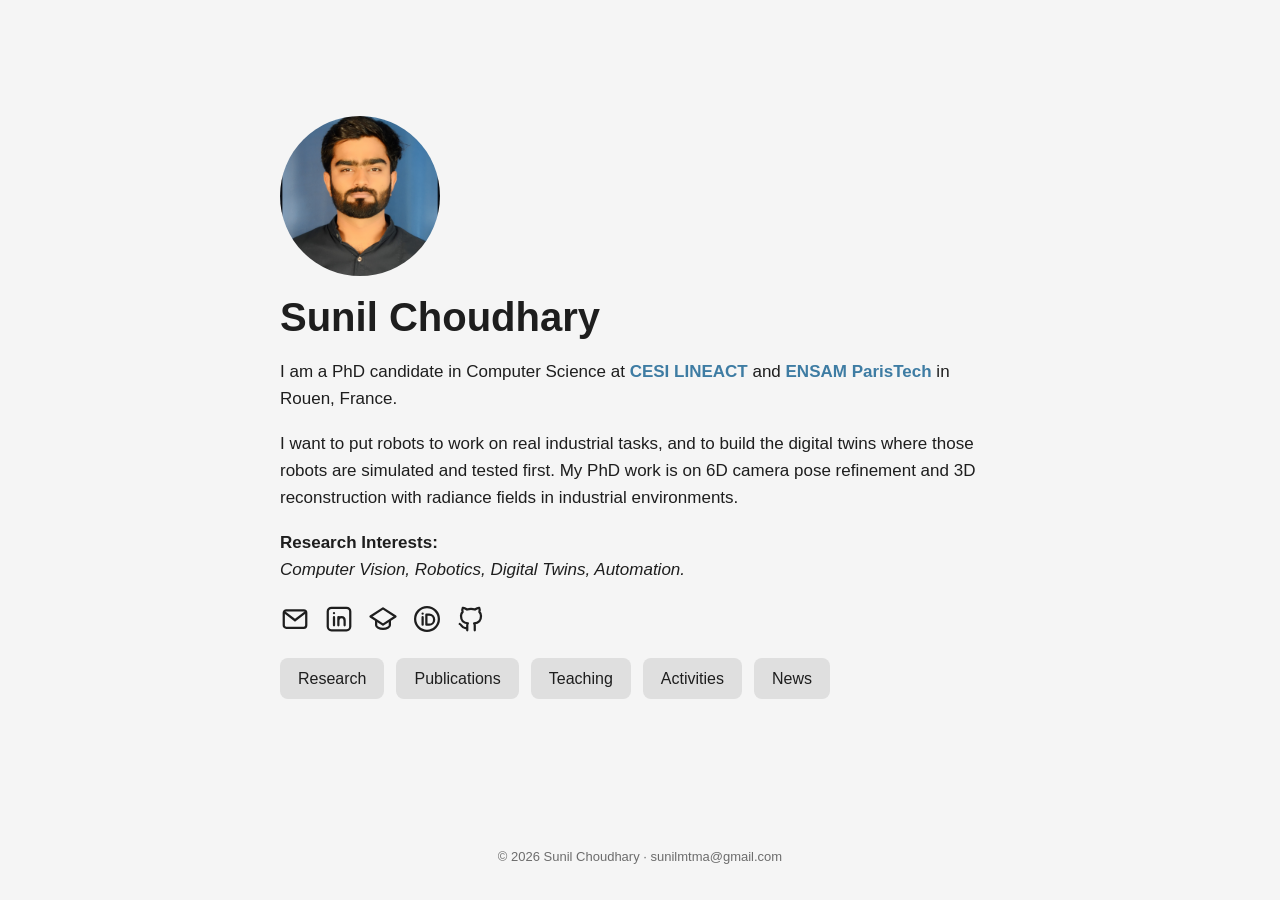
==== commit 53e04d7b: "Simplify to a plain academic page: centred profile home and simple sub-pages Co-Authored-By: Claude " ====
--- a/index.html
+++ b/index.html
@@ -4,20 +4,15 @@
 <meta charset="utf-8">
 <meta name="viewport" content="width=device-width, initial-scale=1, viewport-fit=cover">
 <title>Sunil Choudhary</title>
-<meta name="claude:viewport-fit-sides" content="cover">
-<meta name="description" content="Sunil Choudhary is a computer vision and robotics researcher working on digital twins for industrial robots: 3D reconstruction, simulation and automation. PhD candidate at CESI LINEACT and ENSAM ParisTech.">
+<meta name="description" content="Sunil Choudhary, PhD candidate in Computer Science at CESI LINEACT and ENSAM ParisTech. Computer vision, robotics, digital twins and automation.">
 <meta name="author" content="Sunil Choudhary">
 <link rel="canonical" href="https://sunilmtma.github.io/">
 <meta property="og:type" content="profile">
 <meta property="og:title" content="Sunil Choudhary">
-<meta property="og:description" content="Computer vision and robotics researcher working on digital twins for industrial robots.">
+<meta property="og:description" content="PhD candidate in Computer Science. Computer vision, robotics, digital twins and automation.">
 <meta property="og:url" content="https://sunilmtma.github.io/">
 <meta property="og:image" content="https://sunilmtma.github.io/assets/img/photo.jpg">
-<meta name="twitter:card" content="summary">
-<link rel="icon" href="data:image/svg+xml,%3Csvg xmlns='http://www.w3.org/2000/svg' viewBox='0 0 32 32'%3E%3Crect width='32' height='32' rx='7' fill='%231F5D8E'/%3E%3Ctext x='16' y='22' text-anchor='middle' font-family='Arial,sans-serif' font-weight='700' font-size='15' fill='%23F5F7F8'%3ESC%3C/text%3E%3C/svg%3E">
-<link rel="preconnect" href="https://fonts.googleapis.com">
-<link rel="preconnect" href="https://fonts.gstatic.com" crossorigin>
-<link rel="stylesheet" href="https://fonts.googleapis.com/css2?family=Archivo:wdth,wght@62..125,400..700&family=JetBrains+Mono:wght@400;500&family=Source+Serif+4:ital,opsz,wght@0,8..60,400..600;1,8..60,400&display=swap">
+<link rel="icon" href="data:image/svg+xml,%3Csvg xmlns='http://www.w3.org/2000/svg' viewBox='0 0 32 32'%3E%3Crect width='32' height='32' rx='7' fill='%233E7CA3'/%3E%3Ctext x='16' y='22' text-anchor='middle' font-family='Arial,sans-serif' font-weight='700' font-size='15' fill='%23FFFFFF'%3ESC%3C/text%3E%3C/svg%3E">
 <link rel="stylesheet" href="assets/css/style.css">
 <script type="application/ld+json">
 {
@@ -27,12 +22,12 @@
   "url": "https://sunilmtma.github.io/",
   "image": "https://sunilmtma.github.io/assets/img/photo.jpg",
   "email": "mailto:sunilmtma@gmail.com",
-  "jobTitle": "Doctoral Researcher in Computer Vision, AI and Robotics",
+  "jobTitle": "PhD candidate in Computer Science",
   "affiliation": [
     {"@type": "Organization", "name": "CESI LINEACT (UR 7527)"},
     {"@type": "CollegeOrUniversity", "name": "École Nationale Supérieure d'Arts et Métiers (ENSAM ParisTech)"}
   ],
-  "knowsAbout": ["Computer vision", "Robotics", "Digital twins", "Automation", "3D reconstruction", "Gaussian Splatting", "6D pose estimation"],
+  "knowsAbout": ["Computer vision", "Robotics", "Digital twins", "Automation"],
   "sameAs": [
     "https://orcid.org/0009-0001-5705-5809",
     "https://scholar.google.com/citations?user=9mLvw88AAAAJ",
@@ -44,348 +39,38 @@
 </head>
 <body>
 
-<a class="skip" href="#main">Skip to content</a>
-
-<header class="topbar">
-  <div class="wrap topbar-inner">
-    <a class="monogram" href="#top" aria-label="Back to top">SC</a>
-    <nav aria-label="Sections">
-      <ul class="nav">
-        <li><a href="#research">Research</a></li>
-        <li><a href="#news">News</a></li>
-        <li><a href="#publications">Publications</a></li>
-        <li><a href="#teaching">Teaching</a></li>
-        <li><a href="#reviewing">Reviewing</a></li>
-        <li><a href="#talks">Talks</a></li>
-        <li><a href="#awards">Awards</a></li>
-        <li><a href="#contact">Contact</a></li>
-      </ul>
-    </nav>
-  </div>
-</header>
-
-<main id="main">
-
-<!-- ============================================================ hero -->
-<section class="hero" id="top" aria-labelledby="name">
-  <div class="wrap hero-inner">
-    <div class="hero-text">
-      <div class="identity">
-        <img class="portrait" src="assets/img/photo.jpg" alt="Portrait of Sunil Choudhary" width="104" height="104">
-        <div class="identity-text">
-          <h1 id="name">Sunil Choudhary</h1>
-          <p class="role">PhD candidate in Computer Science<br>
-            <a href="https://lineact.cesi.fr/en/">CESI LINEACT</a> and <a href="https://artsetmetiers.fr/en">ENSAM ParisTech</a>, Rouen, France</p>
-        </div>
+<main class="main home">
+  <div class="profile">
+    <div class="profile-inner">
+      <img src="assets/img/photo.jpg" alt="Sunil Choudhary" width="160" height="160">
+      <h1>Sunil Choudhary</h1>
+      <div class="bio">
+        <p>I am a PhD candidate in Computer Science at <a href="https://lineact.cesi.fr/en/">CESI LINEACT</a> and <a href="https://artsetmetiers.fr/en">ENSAM ParisTech</a> in Rouen, France.</p>
+        <p>I want to put robots to work on real industrial tasks, and to build the digital twins where those robots are simulated and tested first. My PhD work is on 6D camera pose refinement and 3D reconstruction with radiance fields in industrial environments.</p>
+        <p><strong>Research Interests:</strong><br>
+          <em>Computer Vision, Robotics, Digital Twins, Automation.</em></p>
       </div>
 
-      <p class="lede">I want to put robots to work on real industrial tasks, and to build the digital twins where those robots are simulated and tested first. My research brings together <b>computer vision</b>, <b>robotics</b>, <b>digital twins</b> and <b>automation</b>.</p>
+      <div class="social-icons">
+        <a href="mailto:sunilmtma@gmail.com" title="Email" aria-label="Email"><svg viewBox="0 0 24 24" aria-hidden="true"><rect x="3" y="5" width="18" height="14" rx="2" fill="none" stroke="currentColor" stroke-width="1.8"/><path d="m3.5 6.5 8.5 6.5 8.5-6.5" fill="none" stroke="currentColor" stroke-width="1.8"/></svg></a>
+        <a href="https://www.linkedin.com/in/sunil-choudhary-5aa958202/" title="LinkedIn" aria-label="LinkedIn"><svg viewBox="0 0 24 24" aria-hidden="true"><rect x="3" y="3" width="18" height="18" rx="3" fill="none" stroke="currentColor" stroke-width="1.8"/><path d="M8 10.5V17M8 7.2v.1M11.5 17v-6.5M11.5 13.2c0-1.6 1-2.7 2.5-2.7s2.5 1 2.5 2.8V17" fill="none" stroke="currentColor" stroke-width="1.8" stroke-linecap="round"/></svg></a>
+        <a href="https://scholar.google.com/citations?user=9mLvw88AAAAJ" title="Google Scholar" aria-label="Google Scholar"><svg viewBox="0 0 24 24" aria-hidden="true"><path d="M12 3.5 2 10l10 6.5L22 10z" fill="none" stroke="currentColor" stroke-width="1.8" stroke-linejoin="round"/><path d="M6.5 13v4c0 1.4 2.5 2.8 5.5 2.8s5.5-1.4 5.5-2.8v-4" fill="none" stroke="currentColor" stroke-width="1.8"/></svg></a>
+        <a href="https://orcid.org/0009-0001-5705-5809" title="ORCID" aria-label="ORCID"><svg viewBox="0 0 24 24" aria-hidden="true"><circle cx="12" cy="12" r="9.5" fill="none" stroke="currentColor" stroke-width="1.8"/><path d="M8.5 10.5V16.5M8.5 7.6v.1M11.5 16.5v-8h2.2a4 4 0 0 1 0 8z" fill="none" stroke="currentColor" stroke-width="1.8" stroke-linecap="round" stroke-linejoin="round"/></svg></a>
+        <a href="https://github.com/sunilmtma" title="GitHub" aria-label="GitHub"><svg viewBox="0 0 24 24" aria-hidden="true"><path d="M9 19c-4.3 1.4-4.3-2.5-6-3m12 5v-3.5c0-1 .1-1.4-.5-2 2.8-.3 5.5-1.4 5.5-6a4.6 4.6 0 0 0-1.3-3.2 4.2 4.2 0 0 0-.1-3.2s-1.1-.3-3.5 1.3a12.3 12.3 0 0 0-6.2 0C6.5 2.8 5.4 3.1 5.4 3.1a4.2 4.2 0 0 0-.1 3.2A4.6 4.6 0 0 0 4 9.5c0 4.6 2.7 5.7 5.5 6-.6.6-.6 1.2-.5 2V21" fill="none" stroke="currentColor" stroke-width="1.8" stroke-linecap="round" stroke-linejoin="round"/></svg></a>
+      </div>
 
-      <ul class="links" aria-label="Profiles and contact">
-        <li><a href="mailto:sunilmtma@gmail.com"><svg aria-hidden="true" viewBox="0 0 24 24"><path d="M3 5h18v14H3z" fill="none" stroke="currentColor" stroke-width="1.8"/><path d="m3.5 6 8.5 7 8.5-7" fill="none" stroke="currentColor" stroke-width="1.8"/></svg>Email</a></li>
-        <li><a href="https://scholar.google.com/citations?user=9mLvw88AAAAJ"><svg aria-hidden="true" viewBox="0 0 24 24"><path d="M12 3 1.5 10 12 17l10.5-7z" fill="currentColor"/><path d="M6 13v4.2c0 1.5 2.7 2.8 6 2.8s6-1.3 6-2.8V13" fill="none" stroke="currentColor" stroke-width="1.8"/></svg>Google Scholar</a></li>
-        <li><a href="https://orcid.org/0009-0001-5705-5809"><svg aria-hidden="true" viewBox="0 0 24 24"><circle cx="12" cy="12" r="10" fill="currentColor"/><g fill="var(--surface)"><rect x="7" y="10" width="2" height="7.5"/><circle cx="8" cy="7.4" r="1.2"/><path d="M11 6.5h3.2a5.5 5.5 0 0 1 0 11H11zm2 2v7h1.1a3.5 3.5 0 0 0 0-7z"/></g></svg>ORCID</a></li>
-        <li><a href="https://www.linkedin.com/in/sunil-choudhary-5aa958202/"><svg aria-hidden="true" viewBox="0 0 24 24"><rect x="2" y="2" width="20" height="20" rx="3" fill="currentColor"/><g fill="var(--surface)"><rect x="5.5" y="9.5" width="3" height="9"/><circle cx="7" cy="6.6" r="1.7"/><path d="M10.5 9.5h2.9v1.3c.5-.9 1.6-1.5 3-1.5 2.4 0 3.1 1.5 3.1 3.9v5.3h-3v-4.7c0-1.1-.3-1.9-1.4-1.9s-1.6.8-1.6 1.9v4.7h-3z"/></g></svg>LinkedIn</a></li>
-        <li><a href="https://github.com/sunilmtma"><svg aria-hidden="true" viewBox="0 0 24 24"><path fill="currentColor" d="M12 1.5a10.5 10.5 0 0 0-3.3 20.5c.5.1.7-.2.7-.5v-1.9c-2.9.6-3.5-1.3-3.5-1.3-.5-1.2-1.2-1.5-1.2-1.5-1-.7.1-.6.1-.6 1 .1 1.6 1.1 1.6 1.1.9 1.6 2.5 1.1 3.1.9.1-.7.4-1.1.7-1.4-2.3-.3-4.8-1.2-4.8-5.2 0-1.1.4-2.1 1.1-2.8-.1-.3-.5-1.4.1-2.8 0 0 .9-.3 2.9 1.1a10 10 0 0 1 5.2 0c2-1.4 2.9-1.1 2.9-1.1.6 1.4.2 2.5.1 2.8.7.7 1.1 1.7 1.1 2.8 0 4-2.5 4.9-4.8 5.2.4.3.7 1 .7 1.9v2.9c0 .3.2.6.7.5A10.5 10.5 0 0 0 12 1.5"/></svg>GitHub</a></li>
-      </ul>
-    </div>
-
-    <figure class="twin">
-      <div class="twin-stage">
-        <canvas id="twin-canvas" role="img" aria-label="Animated robot cell with a conveyor, a robot arm and a pallet, shown at four stages of a digital twin: a 3D model, a live connected copy, a simulation of candidate motions, and a camera-guided robot that adapts to each part."></canvas>
-        <p class="twin-badge" id="twin-badge" aria-hidden="true"><span class="dot"></span><span class="txt">Static model</span></p>
-        <p class="twin-readout" id="twin-readout" aria-hidden="true">Geometry only · no live data</p>
-      </div>
-      <ol class="twin-steps" aria-label="Stages of a digital twin">
-        <li><button type="button" class="twin-step" aria-pressed="true"><span class="n">1</span>Model</button></li>
-        <li><button type="button" class="twin-step" aria-pressed="false"><span class="n">2</span>Connect</button></li>
-        <li><button type="button" class="twin-step" aria-pressed="false"><span class="n">3</span>Simulate</button></li>
-        <li><button type="button" class="twin-step" aria-pressed="false"><span class="n">4</span>Adapt</button></li>
-      </ol>
-      <figcaption>
-        <span class="twin-desc" id="twin-desc" aria-live="polite">A 3D model of a robot cell. It has the right geometry, but no connection to the real machine.</span>
-        <span class="twin-note">How a digital twin grows, from a static model to a copy that senses, simulates and decides.</span>
-      </figcaption>
-    </figure>
-  </div>
-</section>
-
-<!-- ============================================================ research -->
-<section class="block wrap" id="research" aria-labelledby="h-research">
-  <h2 id="h-research">Research</h2>
-  <div class="block-body">
-    <p class="prose">My PhD thesis, <em>6D Camera Pose Refinement and 3D Reconstruction via a Radiance Field-Based Approach: an industrial perspective</em>, is supervised by <a href="https://scholar.google.com/citations?user=qirM8SAAAAAJ">Yohan Dupuis</a>, <a href="https://scholar.google.com/citations?user=8cdy5n8AAAAJ">Vincent Havard</a> and <a href="https://scholar.google.com/citations?user=XOJcjtEAAAAJ">Nicolas Ragot</a>. I built and released the first paired physical/digital-twin industrial RGB-D dataset, recorded with a stereo camera and a 16-camera OptiTrack motion-capture rig for millimetre-accurate ground truth and replayed along the identical trajectory in a Unity digital twin. On it I benchmark Structure-from-Motion back-ends and Gaussian Splatting variants across both domains, and I develop hybrid pipelines that replace part of the real data with synthetic views.</p>
-
-    <ul class="tags" aria-label="Research interests">
-      <li>Computer vision</li><li>Robotics</li><li>Digital twins</li><li>Automation</li>
-    </ul>
-
-    <div class="projects">
-      <article class="project">
-        <p class="project-kicker">France 2030 · Normandy region</p>
-        <h3>FUSION</h3>
-        <p class="project-sub">Framework for Universal Software Integration in OpeN robotics</p>
-        <p>France 2030 “i-Démo régionalisé” project with the Normandy region and industrial partners Assystem, Orano and Conscience Robotics. It integrates AI and extended reality into robotics; my part is 3D reconstruction and 6D camera pose estimation in industrial environments. It funds my PhD.</p>
-      </article>
-      <article class="project">
-        <p class="project-kicker">PHC Balaton · Campus France</p>
-        <h3>REMOTED</h3>
-        <p class="project-sub">Robotic EnvironMent hybridizatiOn rendering based on data-efficient radiance field TEchnologies and Digital twin</p>
-        <p>French–Hungarian PHC Balaton project (52934RC, Campus France) with ELTE University, Budapest, on data-efficient hybrid 3D reconstruction for industrial sites where real data is scarce. I am CESI's collaborator on it and have made two research visits to Budapest.</p>
-      </article>
+      <nav class="buttons" aria-label="Pages">
+        <a href="research/">Research</a>
+        <a href="publications/">Publications</a>
+        <a href="teaching/">Teaching</a>
+        <a href="activities/">Activities</a>
+        <a href="news/">News</a>
+      </nav>
     </div>
   </div>
-</section>
-
-<!-- ============================================================ news -->
-<section class="block wrap" id="news" aria-labelledby="h-news">
-  <h2 id="h-news">News</h2>
-  <div class="block-body">
-    <ol class="dated">
-      <li><time datetime="2026-07">Jul 2026</time><p>Competed in the “My thesis in 3 minutes” challenge at the CESI LINEACT seminar in Toulouse.</p></li>
-      <li><time datetime="2026-06">Jun 2026</time><p>Released the <a href="https://zenodo.org/records/20830059">Physical and Digital Twin Industrial RGB-D dataset</a> on Zenodo, with a <a href="https://lineact-valo.gitlab.io/fusion_project/dataset_tools/">project page</a> and <a href="https://gitlab.com/lineact-valo/fusion_project/dataset_tools">tools</a>.</p></li>
-      <li><time datetime="2026-06">Jun 2026</time><p>One-week REMOTED research visit to ELTE University and the Intelligent Robotics Fair 2026 at the Bosch Innovation Campus, Budapest.</p></li>
-      <li><time datetime="2026">2026</time><p>“Mind the Domain Gap” published at the ICPR 2026 MVI2 Workshop, Lyon.</p></li>
-      <li><time datetime="2026-01">Jan 2026</time><p>Started teaching Deep Learning and AI Ethics, and Machine Learning and AI Ethics, at CESI School of Engineering.</p></li>
-      <li><time datetime="2025-10">Oct 2025</time><p>Presented our Gaussian Splatting pose-refinement paper at IEEE IECON 2025 in Madrid, and gave a research talk at the NIPG Seminar, ELTE University.</p></li>
-      <li><time datetime="2025">2025</time><p>Microrobot orientation estimation paper published in <em>Robotica</em> (Cambridge University Press).</p></li>
-    </ol>
-  </div>
-</section>
-
-<!-- ============================================================ publications -->
-<section class="block wrap" id="publications" aria-labelledby="h-pubs">
-  <h2 id="h-pubs">Publications</h2>
-  <div class="block-body">
-    <p class="aside-note">Also on <a href="https://scholar.google.com/citations?user=9mLvw88AAAAJ">Google Scholar</a> and <a href="https://orcid.org/0009-0001-5705-5809">ORCID</a>.</p>
-
-    <h3 class="pubs-group">Published</h3>
-    <ol class="pubs">
-      <li class="pub">
-        <div class="pub-meta"><span class="kind kind-data">Dataset</span><span class="pub-state">Zenodo, 2026</span></div>
-        <h4 class="pub-title">Physical and Digital Twin Industrial RGBD Dataset with same camera trajectory for 3D vision applications</h4>
-        <p class="pub-authors"><b>Sunil Choudhary</b>, Mickyas Tamiru Asfaw, Aristide Laignel, Nicolas Ragot, Vincent Havard, Kristian Fenech, Yohan Dupuis</p>
-        <p class="pub-venue">Zenodo, v1, June 2026</p>
-        <div class="pub-links">
-          <a href="https://doi.org/10.5281/zenodo.20830059">DOI</a>
-          <a href="https://zenodo.org/records/20830059">Dataset</a>
-          <a href="https://lineact-valo.gitlab.io/fusion_project/dataset_tools/">Project page</a>
-          <a href="https://gitlab.com/lineact-valo/fusion_project/dataset_tools">Code</a>
-          <details class="bib"><summary>BibTeX</summary>
-<pre>@misc{choudhary2026twindataset,
-  title     = {Physical and Digital Twin Industrial RGBD Dataset with same camera trajectory for 3D vision applications},
-  author    = {Choudhary, Sunil and Tamiru Asfaw, Mickyas and Laignel, Aristide and Ragot, Nicolas and Havard, Vincent and Fenech, Kristian and Dupuis, Yohan},
-  publisher = {Zenodo},
-  version   = {v1},
-  year      = {2026},
-  doi       = {10.5281/zenodo.20830059}
-}</pre><button type="button" class="copy">Copy BibTeX</button></details>
-        </div>
-      </li>
-
-      <li class="pub">
-        <div class="pub-meta"><span class="kind kind-conf">Conference</span><span class="pub-state">ICPR 2026 Workshop</span></div>
-        <h4 class="pub-title">Mind the Domain Gap: Benchmarking Structure-from-Motion Methods on Paired Industrial Physical-Digital Twin Datasets to Enable Radiance Field Rendering</h4>
-        <p class="pub-authors"><b>Sunil Choudhary</b>, Mickyas Tamiru Asfaw, Aristide Laignel, Nicolas Ragot, Vincent Havard, Kristian Fenech, Yohan Dupuis</p>
-        <p class="pub-venue">28th International Conference on Pattern Recognition (ICPR 2026), MVI2 Workshop, Lyon, France</p>
-        <div class="pub-links">
-          <a href="https://hal.science/hal-05677254">HAL</a>
-          <details class="bib"><summary>BibTeX</summary>
-<pre>@inproceedings{choudhary2026mindgap,
-  title     = {Mind the Domain Gap: Benchmarking Structure-from-Motion Methods on Paired Industrial Physical-Digital Twin Datasets to Enable Radiance Field Rendering},
-  author    = {Choudhary, Sunil and Tamiru Asfaw, Mickyas and Laignel, Aristide and Ragot, Nicolas and Havard, Vincent and Fenech, Kristian and Dupuis, Yohan},
-  booktitle = {28th International Conference on Pattern Recognition (ICPR) Workshops, MVI2},
-  address   = {Lyon, France},
-  year      = {2026},
-  note      = {hal-05677254}
-}</pre><button type="button" class="copy">Copy BibTeX</button></details>
-        </div>
-      </li>
-
-      <li class="pub">
-        <div class="pub-meta"><span class="kind kind-conf">Conference</span><span class="pub-state">IECON 2025</span></div>
-        <h4 class="pub-title">Evaluating Robustness of 3D Gaussian Splatting-Based 6D Camera Pose Refinement Under Degraded Conditions for Lightly Textured Industrial Synthetic Objects</h4>
-        <p class="pub-authors"><b>Sunil Choudhary</b>, Nicolas Ragot, Vincent Havard, Yohan Dupuis</p>
-        <p class="pub-venue">51st Annual Conference of the IEEE Industrial Electronics Society (IECON 2025), Madrid, Spain</p>
-        <div class="pub-links">
-          <a href="https://doi.org/10.1109/IECON58223.2025.11221686">DOI</a>
-          <details class="bib"><summary>BibTeX</summary>
-<pre>@inproceedings{choudhary2025iecon,
-  title     = {Evaluating Robustness of 3D Gaussian Splatting-Based 6D Camera Pose Refinement Under Degraded Conditions for Lightly Textured Industrial Synthetic Objects},
-  author    = {Choudhary, Sunil and Ragot, Nicolas and Havard, Vincent and Dupuis, Yohan},
-  booktitle = {IECON 2025 -- 51st Annual Conference of the IEEE Industrial Electronics Society},
-  address   = {Madrid, Spain},
-  year      = {2025},
-  doi       = {10.1109/IECON58223.2025.11221686}
-}</pre><button type="button" class="copy">Copy BibTeX</button></details>
-        </div>
-      </li>
-
-      <li class="pub">
-        <div class="pub-meta"><span class="kind kind-journal">Journal</span><span class="pub-state">Robotica 2025</span></div>
-        <h4 class="pub-title">Three-dimensional optical microrobot orientation estimation and tracking using deep learning</h4>
-        <p class="pub-authors"><b>Sunil Choudhary</b>, Ferhat Sadak, Edison Gerena, Sinan Haliyo</p>
-        <p class="pub-venue"><i>Robotica</i>, 43(2), 616–637, Cambridge University Press, 2025</p>
-        <div class="pub-links">
-          <a href="https://doi.org/10.1017/S0263574724002091">DOI</a>
-          <details class="bib"><summary>BibTeX</summary>
-<pre>@article{choudhary2025robotica,
-  title     = {Three-dimensional optical microrobot orientation estimation and tracking using deep learning},
-  author    = {Choudhary, Sunil and Sadak, Ferhat and Gerena, Edison and Haliyo, Sinan},
-  journal   = {Robotica},
-  volume    = {43},
-  number    = {2},
-  pages     = {616--637},
-  year      = {2025},
-  publisher = {Cambridge University Press},
-  doi       = {10.1017/S0263574724002091}
-}</pre><button type="button" class="copy">Copy BibTeX</button></details>
-        </div>
-      </li>
-    </ol>
-
-    <h3 class="pubs-group">Under review</h3>
-    <ol class="pubs">
-      <li class="pub pub-review">
-        <div class="pub-meta"><span class="kind kind-review">Submitted</span><span class="pub-state">Not yet published</span></div>
-        <h4 class="pub-title">Exploring the Physical and Digital Domain Gap in 3D Reconstruction: A Benchmark of Radiance Field Rendering Techniques on Paired Industrial Twins</h4>
-        <p class="pub-authors"><b>Sunil Choudhary</b>, Mickyas Tamiru Asfaw, Nicolas Ragot, Kristian Fenech, Aristide Laignel, Aron Fothi, Gabor Baranyi, Vincent Havard, Yohan Dupuis</p>
-        <p class="pub-venue">Submitted to <i>Array</i> (Elsevier), 2026. Under review.</p>
-      </li>
-    </ol>
-  </div>
-</section>
-
-<!-- ============================================================ teaching -->
-<section class="block wrap" id="teaching" aria-labelledby="h-teach">
-  <h2 id="h-teach">Teaching and mentoring</h2>
-  <div class="block-body">
-    <div class="duo">
-      <article class="panel">
-        <h3>Teaching</h3>
-        <p class="panel-sub">CESI School of Engineering, Rouen · 2026</p>
-        <ul class="items">
-          <li>
-            <p class="item-title">Deep Learning and AI Ethics</p>
-            <p class="item-meta"><span class="chip">45 h</span>Second-year master's students</p>
-          </li>
-          <li>
-            <p class="item-title">Machine Learning and AI Ethics</p>
-            <p class="item-meta"><span class="chip">15 h</span>Fourth-year engineering students</p>
-          </li>
-        </ul>
-        <p class="panel-note">Workshops on neural network architectures, regression, classification and hyperparameter tuning on medical data, along with AI ethics and research integrity.</p>
-      </article>
-
-      <article class="panel">
-        <h3>Supervision</h3>
-        <p class="panel-sub">Student projects on Gaussian Splatting · 2026</p>
-        <ul class="items">
-          <li>
-            <p class="item-title">Hybrid Reconstruction using Real and Synthetic Images of Industrial Objects via 3D Gaussian Splatting</p>
-            <p class="item-meta"><span class="chip">Apr – Aug</span>Master's thesis internship. It showed how far CAD-derived synthetic views can replace real acquisitions.</p>
-          </li>
-          <li>
-            <p class="item-title">Benchmarking 3D Gaussian Splatting Techniques in Industry and Its Real Use Cases</p>
-            <p class="item-meta"><span class="chip">Jan – Apr</span>Master's group project with three students.</p>
-          </li>
-        </ul>
-      </article>
-    </div>
-  </div>
-</section>
-
-<!-- ============================================================ reviewing -->
-<section class="block wrap" id="reviewing" aria-labelledby="h-review">
-  <h2 id="h-review">Reviewing</h2>
-  <div class="block-body">
-    <p class="prose">I reviewed papers for:</p>
-    <ul class="venues">
-      <li><a href="https://www.sciencedirect.com/journal/automation-in-construction">
-        <span class="venue-kind">Journal</span>
-        <span class="venue-name">Automation in Construction</span>
-        <span class="venue-sub">Elsevier</span>
-        <svg class="venue-arrow" aria-hidden="true" viewBox="0 0 24 24"><path d="M7 17 17 7M9 7h8v8" fill="none" stroke="currentColor" stroke-width="2" stroke-linecap="round" stroke-linejoin="round"/></svg>
-      </a></li>
-      <li><a href="https://iapr.org/icpr2026">
-        <span class="venue-kind">Conference</span>
-        <span class="venue-name">ICPR 2026</span>
-        <span class="venue-sub">28th International Conference on Pattern Recognition, Lyon</span>
-        <svg class="venue-arrow" aria-hidden="true" viewBox="0 0 24 24"><path d="M7 17 17 7M9 7h8v8" fill="none" stroke="currentColor" stroke-width="2" stroke-linecap="round" stroke-linejoin="round"/></svg>
-      </a></li>
-      <li><a href="https://introbfair26.inf.elte.hu/">
-        <span class="venue-kind">Conference</span>
-        <span class="venue-name">Intelligent Robotics Fair 2026</span>
-        <span class="venue-sub">Budapest</span>
-        <svg class="venue-arrow" aria-hidden="true" viewBox="0 0 24 24"><path d="M7 17 17 7M9 7h8v8" fill="none" stroke="currentColor" stroke-width="2" stroke-linecap="round" stroke-linejoin="round"/></svg>
-      </a></li>
-    </ul>
-  </div>
-</section>
-
-<!-- ============================================================ talks -->
-<section class="block wrap" id="talks" aria-labelledby="h-talks">
-  <h2 id="h-talks">Talks and visits</h2>
-  <div class="block-body">
-    <ol class="dated">
-      <li><time datetime="2026-07">Jul 2026</time><p>“My thesis in 3 minutes” challenge, CESI LINEACT seminar, Toulouse</p></li>
-      <li><time datetime="2026-06">Jun 2026</time><p>REMOTED research visit (one week), ELTE University, Budapest</p></li>
-      <li><time datetime="2026-06">Jun 2026</time><p>Intelligent Robotics Fair 2026, Bosch Innovation Campus, Budapest</p></li>
-      <li><time datetime="2026-01">Jan 2026</time><p>Poster and oral presentation, CESI LINEACT seminar, Dijon</p></li>
-      <li><time datetime="2025-10">Oct 2025</time><p>Paper and poster presentation, IEEE IECON 2025, Madrid</p></li>
-      <li><time datetime="2025-10">Oct 2025</time><p>Research talk, NIPG Seminar, ELTE University, Budapest</p></li>
-      <li><time datetime="2025-10">Oct 2025</time><p>REMOTED research visit (two weeks), ELTE University, Budapest</p></li>
-      <li><time datetime="2025-06">Jun 2025</time><p>CVPR@Paris poster day for CVPR 2025 papers, Paris</p></li>
-      <li><time datetime="2025-05">May 2025</time><p>Days of the Doctoral School, ENSAM and CNAM, Paris</p></li>
-      <li><time datetime="2025-05">May 2025</time><p>Poster presentation, CESI LINEACT Unity Seminar, Saint-Nazaire</p></li>
-      <li><time datetime="2024-06">Jun 2024</time><p>“My thesis in 3 minutes” presentation, CESI LINEACT seminar, Rouen</p></li>
-    </ol>
-  </div>
-</section>
-
-<!-- ============================================================ awards -->
-<section class="block wrap" id="awards" aria-labelledby="h-awards">
-  <h2 id="h-awards">Fellowships and awards</h2>
-  <div class="block-body">
-    <ol class="dated">
-      <li><time datetime="2024">2024</time><p><b>REMOTED research travel grant</b>, PHC Balaton, Campus France</p></li>
-      <li><time datetime="2019">2019</time><p><b>ISITE-BFC Fellowship</b> for master's study in France (€5,555)</p></li>
-      <li><time datetime="2019">2019</time><p><b>Junior Research Fellowship</b>, CSIR-NET, All India Rank 149: a five-year fellowship for a PhD in Mathematics in India</p></li>
-      <li><time datetime="2018">2018</time><p><b>IIT Bombay Research Internship Award</b>, six-month funded research internship</p></li>
-      <li><time datetime="2015">2015</time><p><b>INSPIRE Fellowship</b>, Government of India, for the top 1% of candidates nationally in the natural and basic sciences</p></li>
-      <li><time datetime="2015">2015</time><p><b>JEE-Advanced</b>, All India Rank 3181 among 1.35 million candidates</p></li>
-    </ol>
-  </div>
-</section>
-
-<!-- ============================================================ contact -->
-<section class="block wrap" id="contact" aria-labelledby="h-contact">
-  <h2 id="h-contact">Contact</h2>
-  <div class="block-body">
-    <p class="prose">I'm happy to talk about industrial robotics, digital twins or the dataset.</p>
-    <div class="contact-card">
-      <p class="contact-row">
-        <svg aria-hidden="true" viewBox="0 0 24 24"><path d="M3 5h18v14H3z" fill="none" stroke="currentColor" stroke-width="1.8"/><path d="m3.5 6 8.5 7 8.5-7" fill="none" stroke="currentColor" stroke-width="1.8"/></svg>
-        <a href="mailto:sunilmtma@gmail.com">sunilmtma@gmail.com</a>
-        <button type="button" class="copy" data-copy="sunilmtma@gmail.com">Copy</button>
-      </p>
-      <p class="contact-row muted">
-        <svg aria-hidden="true" viewBox="0 0 24 24"><path d="M12 21s-6.5-6.1-6.5-11a6.5 6.5 0 0 1 13 0c0 4.9-6.5 11-6.5 11z" fill="none" stroke="currentColor" stroke-width="1.8"/><circle cx="12" cy="10" r="2.3" fill="none" stroke="currentColor" stroke-width="1.8"/></svg>
-        CESI LINEACT, Rouen, France
-      </p>
-    </div>
-  </div>
-</section>
-
 </main>
 
-<footer class="footer">
-  <div class="wrap footer-inner">
-    <p>© 2026 Sunil Choudhary</p>
-    <p>Last updated November 2026</p>
-  </div>
-</footer>
+<footer class="footer">© 2026 Sunil Choudhary · sunilmtma@gmail.com</footer>
 
-<script src="assets/js/main.js" defer></script>
 </body>
 </html>
--- a/assets/css/style.css
+++ b/assets/css/style.css
@@ -1,416 +1,98 @@
-/* Layout: section titles hang in a narrow left column with the content beside
-   them. The one bold element is the hero figure: a dark 3D viewport in which a
-   robot cell grows through the four stages of a digital twin. Cobalt marks the
-   model and simulation, amber marks live data; the same pair runs through the
-   section markers. */
+/* Plain academic page: a centred profile on the home page, and simple text
+   pages with a small header for everything else. */
 :root {
-  --bg: #F3F6F8;          /* cool paper */
-  --surface: #FFFFFF;
-  --ink: #14202B;         /* deep slate */
-  --muted: #56636F;
-  --rule: #DCE3E8;
-  --accent: #1F5D8E;      /* cobalt */
-  --signal: #B07A10;      /* amber */
-  --accent-wash: #E6EFF7;
-  --signal-wash: #F7EEDB;
-  --glow: rgba(31, 93, 142, 0.14);
-  --dot: rgba(31, 93, 142, 0.16);
-  --shadow: 0 1px 2px rgba(20, 32, 43, 0.04), 0 8px 24px -12px rgba(20, 32, 43, 0.12);
-
-  /* the viewport is dark in both themes */
-  --vp-rim: rgba(130, 190, 240, 0.22);
-  --vp-text: #CFE3F2;
-  --vp-dim: #7F9AB0;
-  --vp-cyan: #66D0FF;
-  --vp-amber: #FFB84D;
-
-  --font-display: "Archivo", "Helvetica Neue", Arial, sans-serif;
-  --font-ui: "Archivo", "Helvetica Neue", Arial, sans-serif;
-  --font-text: "Source Serif 4", Georgia, "Times New Roman", serif;
-  --font-mono: "JetBrains Mono", ui-monospace, Consolas, Menlo, monospace;
-
-  --step--1: 0.875rem;
-  --step-0: 1rem;
-  --step-1: 1.1875rem;
-  --step-2: 1.5rem;
-  --step-hero: clamp(2.25rem, 1.5rem + 3vw, 3.6rem);
-
-  --wrap: 74rem;
-  --rail: 11rem;
-  --radius: 14px;
+  --bg: #F5F5F5;
+  --ink: #1E1E1E;
+  --muted: #6C6C6C;
+  --rule: #DDDDDD;
+  --link: #3E7CA3;
+  --button: #DFDFDF;
+  --button-hover: #D2D2D2;
+  --font: -apple-system, BlinkMacSystemFont, "Segoe UI", Roboto, Oxygen, Ubuntu, Cantarell, "Open Sans", "Helvetica Neue", sans-serif;
   color-scheme: light;
 }
 @media (prefers-color-scheme: dark) {
   :root:not([data-theme="light"]) {
-    --bg: #0C141B; --surface: #131E28; --ink: #E3E9ED; --muted: #97A5B1; --rule: #233340;
-    --accent: #7AB6E6; --signal: #E3AE52; --accent-wash: #16293A; --signal-wash: #2B2414;
-    --glow: rgba(90, 160, 220, 0.14); --dot: rgba(122, 182, 230, 0.12);
-    --shadow: 0 1px 2px rgba(0, 0, 0, 0.3), 0 10px 28px -14px rgba(0, 0, 0, 0.6);
+    --bg: #1D1E20; --ink: #DADADB; --muted: #9B9C9D; --rule: #333333;
+    --link: #7FB4D6; --button: #333438; --button-hover: #414247;
     color-scheme: dark;
   }
 }
 :root[data-theme="dark"] {
-  --bg: #0C141B; --surface: #131E28; --ink: #E3E9ED; --muted: #97A5B1; --rule: #233340;
-  --accent: #7AB6E6; --signal: #E3AE52; --accent-wash: #16293A; --signal-wash: #2B2414;
-  --glow: rgba(90, 160, 220, 0.14); --dot: rgba(122, 182, 230, 0.12);
-  --shadow: 0 1px 2px rgba(0, 0, 0, 0.3), 0 10px 28px -14px rgba(0, 0, 0, 0.6);
+  --bg: #1D1E20; --ink: #DADADB; --muted: #9B9C9D; --rule: #333333;
+  --link: #7FB4D6; --button: #333438; --button-hover: #414247;
   color-scheme: dark;
 }
 
-/* ------------------------------------------------------------ base */
-*, *::before, *::after { box-sizing: border-box; }
-html { scroll-behavior: smooth; scroll-padding-top: 4.5rem; -webkit-text-size-adjust: 100%; }
+* { box-sizing: border-box; }
 body {
-  margin: 0;
-  background: var(--bg);
-  color: var(--ink);
-  font-family: var(--font-ui);
-  font-size: var(--step-0);
-  line-height: 1.55;
-  -webkit-font-smoothing: antialiased;
+  margin: 0; min-height: 100vh; display: flex; flex-direction: column;
+  background: var(--bg); color: var(--ink);
+  font-family: var(--font); font-size: 17px; line-height: 1.6;
 }
-img { max-width: 100%; height: auto; display: block; }
-a { color: var(--accent); text-decoration-thickness: 1px; text-underline-offset: 0.18em; }
-a:hover { text-decoration-thickness: 2px; }
-:focus-visible { outline: 2px solid var(--accent); outline-offset: 3px; border-radius: 3px; }
-h1, h2, h3, h4 { text-wrap: balance; margin: 0; }
-p { margin: 0; }
-ul, ol { margin: 0; padding: 0; list-style: none; }
+a { color: var(--link); text-underline-offset: 0.15em; }
+img { max-width: 100%; }
+h1, h2, h3 { line-height: 1.25; }
 
-.wrap {
-  max-width: var(--wrap);
-  margin-inline: auto;
-  padding-left: max(16px, env(safe-area-inset-left, 0px));
-  padding-right: max(16px, env(safe-area-inset-right, 0px));
-}
-@media (min-width: 48rem) {
-  .wrap { padding-left: max(2.5rem, env(safe-area-inset-left, 0px)); padding-right: max(2.5rem, env(safe-area-inset-right, 0px)); }
+.main {
+  flex: 1; width: 100%; max-width: calc(720px + 2 * 24px); margin: 0 auto;
+  padding: 2.5rem max(24px, env(safe-area-inset-right, 0px)) 3rem max(24px, env(safe-area-inset-left, 0px));
 }
 
-.skip { position: absolute; left: -999px; top: 0; }
-.skip:focus { left: 1rem; top: 1rem; z-index: 50; background: var(--surface); padding: 0.5rem 0.75rem; }
+/* ------------------------------------------------------------ home */
+.home { display: flex; }
+.profile { flex: 1; display: flex; align-items: center; }
+.profile-inner { display: flex; flex-direction: column; gap: 1rem; }
+.profile img { width: 160px; height: 160px; border-radius: 50%; object-fit: cover; object-position: 50% 22%; }
+.profile h1 { font-size: 2.5rem; margin: 0; }
+.profile p { margin: 0; }
+.profile .bio { display: flex; flex-direction: column; gap: 1.1rem; }
+.profile .bio a { font-weight: 600; text-decoration: none; }
+.profile .bio a:hover { text-decoration: underline; }
 
-/* ------------------------------------------------------------ top bar */
-body::before {
-  content: ""; position: fixed; inset: 0 0 auto; height: env(safe-area-inset-top, 0px); z-index: 10; background: var(--bg);
+.social-icons { display: flex; flex-wrap: wrap; gap: 14px; padding-top: 0.25rem; }
+.social-icons a { color: var(--ink); display: inline-flex; }
+.social-icons a:hover { color: var(--link); }
+.social-icons svg { width: 30px; height: 30px; }
+
+.buttons { display: flex; flex-wrap: wrap; gap: 12px; padding-top: 0.5rem; }
+.buttons a {
+  padding: 8px 18px; border-radius: 8px; background: var(--button);
+  color: var(--ink); text-decoration: none; font-size: 16px;
 }
-.topbar {
-  position: sticky; top: env(safe-area-inset-top, 0px); z-index: 9;
-  background: color-mix(in srgb, var(--bg) 86%, transparent);
-  -webkit-backdrop-filter: blur(12px) saturate(1.4); backdrop-filter: blur(12px) saturate(1.4);
-  border-bottom: 1px solid var(--rule);
+.buttons a:hover { background: var(--button-hover); }
+
+/* ------------------------------------------------------------ inner pages */
+.header { width: 100%; }
+.nav {
+  max-width: 1280px; margin: 0 auto; display: flex; flex-wrap: wrap; align-items: center; justify-content: space-between; gap: 0.25rem 1.5rem;
+  padding: 0.9rem max(24px, env(safe-area-inset-right, 0px)) 0.9rem max(24px, env(safe-area-inset-left, 0px));
 }
-.topbar-inner { display: flex; align-items: center; gap: 1rem; min-height: 3.5rem; }
-.monogram {
-  flex: none; display: grid; place-items: center; width: 2.1rem; height: 2.1rem; border-radius: 9px;
-  background: linear-gradient(135deg, var(--accent), color-mix(in srgb, var(--accent) 60%, var(--signal)));
-  color: #fff; text-decoration: none;
-  font: 700 0.8125rem/1 var(--font-display); letter-spacing: 0.04em; font-variation-settings: "wdth" 110;
-}
-.topbar nav { margin-left: auto; min-width: 0; }
-.nav { display: flex; gap: 0.15rem; overflow-x: auto; scrollbar-width: none; }
-.nav::-webkit-scrollbar { display: none; }
-.nav a {
-  display: block; padding: 0.4rem 0.65rem; border-radius: 999px;
-  font-size: var(--step--1); font-weight: 500; color: var(--muted); text-decoration: none; white-space: nowrap;
-  transition: color .15s, background-color .15s;
-}
-.nav a:hover, .nav a[aria-current="true"] { color: var(--ink); background: var(--accent-wash); }
-@media (max-width: 47.99rem) {
-  .topbar nav { margin-right: -16px; }
+.logo { font-weight: 700; color: var(--ink); text-decoration: none; }
+.menu { display: flex; flex-wrap: wrap; gap: 0.25rem 1.4rem; margin: 0; padding: 0; list-style: none; }
+.menu a { color: var(--ink); text-decoration: none; }
+.menu a:hover, .menu a[aria-current="page"] { text-decoration: underline; text-underline-offset: 0.35em; }
+
+.page h1 { font-size: 2rem; margin: 1rem 0 1.5rem; }
+.page h2 { font-size: 1.35rem; margin: 2.25rem 0 0.75rem; }
+.page h3 { font-size: 1.05rem; margin: 1.25rem 0 0.25rem; }
+.page p { margin: 0 0 1rem; }
+.page ul { padding-left: 1.25rem; margin: 0 0 1rem; }
+.page li { margin-bottom: 0.4rem; }
+.muted { color: var(--muted); }
+
+/* publications */
+.pubs { list-style: none; padding: 0 !important; }
+.pubs li { margin-bottom: 1.25rem; }
+.pubs .title { font-weight: 600; }
+.pubs .links a { margin-right: 0.6rem; }
+
+/* dated tables: news, talks, awards */
+.dated { width: 100%; border-collapse: collapse; margin-bottom: 1rem; }
+.dated td { padding: 0.5rem 0.5rem; border-bottom: 1px solid var(--rule); vertical-align: top; }
+.dated td:first-child { width: 7.5rem; white-space: nowrap; color: var(--muted); padding-left: 0; }
+@media (max-width: 480px) {
+  .dated td:first-child { width: 5.5rem; white-space: normal; }
 }
 
-/* ------------------------------------------------------------ hero */
-.hero { position: relative; overflow: hidden; }
-.hero::before {
-  content: ""; position: absolute; inset: 0; pointer-events: none;
-  background:
-    radial-gradient(45rem 28rem at 78% 40%, var(--glow), transparent 70%),
-    radial-gradient(var(--dot) 1px, transparent 1.4px) 0 0 / 22px 22px;
-  -webkit-mask-image: linear-gradient(180deg, #000 55%, transparent);
-  mask-image: linear-gradient(180deg, #000 55%, transparent);
-}
-.hero-inner {
-  position: relative;
-  display: grid; gap: 3.5rem; align-items: center;
-  grid-template-columns: minmax(0, 1fr) minmax(0, 1.05fr);
-  padding-block: 4.5rem 5rem;
-}
-.hero-text { display: flex; flex-direction: column; gap: 1.6rem; min-width: 0; }
-
-.identity { display: flex; align-items: center; gap: 1.25rem; }
-.portrait {
-  flex: none; width: 104px; height: 104px; border-radius: 50%; object-fit: cover; object-position: 50% 22%;
-  padding: 3px; background: linear-gradient(135deg, var(--accent), var(--signal));
-  box-shadow: 0 10px 24px -12px rgba(20, 32, 43, 0.45);
-}
-.identity-text { display: flex; flex-direction: column; gap: 0.5rem; min-width: 0; }
-.hero h1 {
-  font-family: var(--font-display); font-size: var(--step-hero);
-  font-weight: 680; font-variation-settings: "wdth" 116;
-  line-height: 1; letter-spacing: -0.025em;
-}
-.role { color: var(--muted); font-size: 0.9375rem; line-height: 1.5; }
-.role a { color: inherit; text-decoration-color: color-mix(in srgb, var(--muted) 45%, transparent); }
-.role a:hover { color: var(--accent); }
-.lede { font-family: var(--font-text); font-size: 1.25rem; line-height: 1.6; max-width: 34em; }
-.lede b { font-weight: 600; color: var(--accent); }
-
-.links { display: flex; flex-wrap: wrap; gap: 0.5rem; }
-.links a {
-  display: inline-flex; align-items: center; gap: 0.45rem;
-  padding: 0.5rem 0.85rem; border: 1px solid var(--rule); border-radius: 999px;
-  background: var(--surface); color: var(--ink); text-decoration: none; font-size: var(--step--1); font-weight: 500;
-  box-shadow: var(--shadow);
-  transition: border-color .15s, color .15s, transform .15s;
-}
-.links a:hover { border-color: var(--accent); color: var(--accent); transform: translateY(-1px); }
-.links svg { width: 1rem; height: 1rem; flex: none; }
-
-@media (max-width: 58rem) {
-  .hero-inner { grid-template-columns: minmax(0, 1fr); gap: 2.75rem; padding-block: 2.75rem 3.25rem; }
-}
-@media (max-width: 30rem) {
-  .portrait { width: 80px; height: 80px; }
-  .identity { gap: 1rem; }
-  .lede { font-size: 1.125rem; }
-}
-
-/* ------------------------------------------------------------ twin figure */
-.twin { margin: 0; min-width: 0; display: flex; flex-direction: column; gap: 0.9rem; }
-.twin-stage {
-  position: relative; aspect-ratio: 3 / 2; max-width: 100%; overflow: hidden;
-  border-radius: 18px; border: 1px solid var(--vp-rim);
-  background:
-    radial-gradient(85% 75% at 42% 62%, rgba(38, 112, 176, 0.32), transparent 70%),
-    radial-gradient(60% 50% at 85% 10%, rgba(255, 184, 77, 0.08), transparent 70%),
-    linear-gradient(180deg, #0D1C2A 0%, #08121B 100%);
-  box-shadow: inset 0 1px 0 rgba(255, 255, 255, 0.06), 0 30px 60px -30px rgba(8, 24, 40, 0.6), 0 2px 6px rgba(8, 24, 40, 0.12);
-}
-/* viewport corner marks */
-.twin-stage::after {
-  content: ""; position: absolute; inset: 10px; pointer-events: none; opacity: 0.55;
-  --m: linear-gradient(var(--vp-dim), var(--vp-dim));
-  background:
-    var(--m) top left / 14px 1px no-repeat, var(--m) top left / 1px 14px no-repeat,
-    var(--m) top right / 14px 1px no-repeat, var(--m) top right / 1px 14px no-repeat,
-    var(--m) bottom left / 14px 1px no-repeat, var(--m) bottom left / 1px 14px no-repeat,
-    var(--m) bottom right / 14px 1px no-repeat, var(--m) bottom right / 1px 14px no-repeat;
-}
-#twin-canvas { position: relative; width: 100%; height: 100%; display: block; }
-.twin-badge {
-  position: absolute; left: 18px; top: 16px; z-index: 1;
-  display: inline-flex; align-items: center; gap: 0.45rem;
-  padding: 0.25rem 0.6rem 0.25rem 0.5rem; border-radius: 999px;
-  background: rgba(8, 18, 28, 0.65); border: 1px solid var(--vp-rim);
-  font: 600 0.6875rem/1.2 var(--font-ui); letter-spacing: 0.06em; text-transform: uppercase; color: var(--vp-text);
-}
-.twin-badge .dot { width: 7px; height: 7px; border-radius: 50%; background: var(--vp-cyan); box-shadow: 0 0 8px var(--vp-cyan); }
-.twin-badge.is-live .dot { background: var(--vp-amber); box-shadow: 0 0 8px var(--vp-amber); animation: blink 1.6s ease-in-out infinite; }
-@keyframes blink { 50% { opacity: 0.35; } }
-.twin-readout {
-  position: absolute; left: 18px; bottom: 14px; right: 18px; z-index: 1;
-  font: 500 0.6875rem/1.3 var(--font-mono); color: var(--vp-dim); font-variant-numeric: tabular-nums;
-  white-space: pre; overflow: hidden; text-overflow: ellipsis;
-}
-
-.twin-steps {
-  display: grid; grid-template-columns: repeat(4, minmax(0, 1fr)); gap: 4px;
-  padding: 4px; border: 1px solid var(--rule); border-radius: 12px; background: var(--surface); box-shadow: var(--shadow);
-}
-.twin-step {
-  position: relative; width: 100%; overflow: hidden;
-  display: flex; align-items: center; justify-content: center; gap: 0.45rem;
-  padding: 0.55rem 0.5rem; border: 0; border-radius: 9px;
-  background: transparent; color: var(--muted); cursor: pointer;
-  font: 500 var(--step--1)/1.2 var(--font-ui);
-  transition: background-color .2s, color .2s;
-}
-.twin-step .n {
-  flex: none; display: inline-grid; place-items: center; width: 1.3rem; height: 1.3rem; border-radius: 50%;
-  border: 1px solid var(--rule); font-size: 0.6875rem; font-weight: 600; font-variant-numeric: tabular-nums;
-  transition: background-color .2s, border-color .2s, color .2s;
-}
-.twin-step:hover { color: var(--ink); }
-.twin-step[aria-pressed="true"] { color: var(--ink); background: var(--accent-wash); }
-.twin-step[aria-pressed="true"] .n { background: var(--accent); border-color: var(--accent); color: var(--surface); }
-/* progress bar: fills while the stage plays on its own */
-.twin-step::after {
-  content: ""; position: absolute; left: 12%; right: 12%; bottom: 3px; height: 2px; border-radius: 2px;
-  background: linear-gradient(90deg, var(--accent), var(--signal)); transform: scaleX(0); transform-origin: left;
-}
-.twin:not(.is-manual) .twin-step.is-active::after { animation: stepfill 6s linear forwards; }
-@keyframes stepfill { to { transform: scaleX(1); } }
-.twin figcaption { display: flex; flex-direction: column; gap: 0.35rem; max-width: 38em; padding-inline: 0.15rem; }
-.twin-desc { font-size: 0.9375rem; color: var(--ink); line-height: 1.5; min-height: 3em; }
-.twin-note { font-family: var(--font-text); font-style: italic; font-size: var(--step--1); color: var(--muted); line-height: 1.5; }
-@media (max-width: 30rem) {
-  .twin-step { flex-direction: column; gap: 0.3rem; padding-block: 0.5rem 0.65rem; }
-  .twin-badge { left: 12px; top: 12px; }
-  .twin-readout { left: 12px; bottom: 10px; font-size: 0.625rem; }
-  .twin-stage::after { inset: 6px; }
-}
-
-/* ------------------------------------------------------------ sections */
-.block {
-  display: grid; grid-template-columns: var(--rail) minmax(0, 1fr); gap: 2.5rem;
-  padding-block: 3.75rem;
-  border-top: 1px solid var(--rule);
-}
-.block h2 {
-  font-family: var(--font-display); font-size: var(--step-1); font-weight: 650;
-  font-variation-settings: "wdth" 112; letter-spacing: -0.005em; line-height: 1.25;
-}
-.block h2::before {
-  content: ""; display: block; width: 1.75rem; height: 3px; border-radius: 2px; margin-bottom: 0.75rem;
-  background: linear-gradient(90deg, var(--accent) 0 60%, var(--signal) 60%);
-}
-.block-body { min-width: 0; display: flex; flex-direction: column; gap: 1.75rem; max-width: 52rem; }
-@media (max-width: 47.99rem) {
-  .block { grid-template-columns: minmax(0, 1fr); gap: 1.25rem; padding-block: 2.75rem; }
-}
-
-.prose { font-family: var(--font-text); font-size: 1.0625rem; line-height: 1.7; max-width: 40em; }
-.aside-note { font-size: var(--step--1); color: var(--muted); }
-
-.tags { display: flex; flex-wrap: wrap; gap: 0.45rem; }
-.tags li {
-  font-size: var(--step--1); font-weight: 500; padding: 0.3rem 0.75rem; border-radius: 999px;
-  background: var(--accent-wash); color: var(--accent);
-}
-
-/* cards: projects, teaching panels */
-.projects { display: grid; grid-template-columns: repeat(auto-fit, minmax(16rem, 1fr)); gap: 1rem; }
-.project, .panel {
-  position: relative; overflow: hidden;
-  display: flex; flex-direction: column; gap: 0.55rem;
-  padding: 1.4rem 1.4rem 1.5rem; border: 1px solid var(--rule); border-radius: var(--radius);
-  background: var(--surface); box-shadow: var(--shadow);
-}
-.project::before, .panel::before {
-  content: ""; position: absolute; inset: 0 0 auto; height: 3px;
-  background: linear-gradient(90deg, var(--accent), var(--signal));
-}
-.project-kicker { font-size: 0.75rem; font-weight: 600; letter-spacing: 0.06em; text-transform: uppercase; color: var(--muted); }
-.project h3 { font-family: var(--font-display); font-size: 1.375rem; font-weight: 680; font-variation-settings: "wdth" 120; letter-spacing: 0.02em; }
-.project-sub { font-size: var(--step--1); color: var(--accent); line-height: 1.45; }
-.project p:last-child { font-size: 0.9375rem; color: var(--muted); line-height: 1.6; }
-
-/* dated lists on a thin timeline: news, talks, awards */
-.dated { position: relative; display: flex; flex-direction: column; padding-left: 1.4rem; }
-.dated::before { content: ""; position: absolute; left: 4px; top: 0.5rem; bottom: 0.5rem; width: 1px; background: var(--rule); }
-.dated li {
-  position: relative;
-  display: grid; grid-template-columns: 5.25rem minmax(0, 1fr); gap: 1rem;
-  padding-block: 0.6rem;
-}
-.dated li::before {
-  content: ""; position: absolute; left: calc(-1.4rem + 1px); top: 1.05rem;
-  width: 7px; height: 7px; border-radius: 50%; background: var(--surface); border: 1.5px solid var(--accent);
-}
-.dated li:first-child::before { background: var(--accent); }
-.dated time { font-size: 0.8125rem; font-weight: 600; color: var(--muted); font-variant-numeric: tabular-nums; padding-top: 0.12rem; white-space: nowrap; }
-@media (max-width: 34rem) {
-  .dated li { grid-template-columns: minmax(0, 1fr); gap: 0.1rem; }
-}
-
-/* publications */
-.pubs-group {
-  font-size: 0.75rem; font-weight: 650; letter-spacing: 0.08em; text-transform: uppercase; color: var(--muted);
-  margin-bottom: -0.75rem;
-}
-.pubs { display: flex; flex-direction: column; gap: 0.85rem; }
-.pub {
-  display: flex; flex-direction: column; gap: 0.45rem;
-  padding: 1.25rem 1.4rem; border: 1px solid var(--rule); border-radius: var(--radius);
-  background: var(--surface); box-shadow: var(--shadow);
-}
-.pub-review { background: transparent; box-shadow: none; border-style: dashed; }
-.pub-meta { display: flex; flex-wrap: wrap; align-items: center; gap: 0.6rem; font-size: 0.8125rem; }
-.kind {
-  display: inline-flex; align-items: center; padding: 0.15rem 0.55rem; border-radius: 999px;
-  font-weight: 600; font-size: 0.75rem; letter-spacing: 0.02em;
-}
-.kind-journal { color: var(--accent); background: var(--accent-wash); }
-.kind-conf { color: var(--ink); background: color-mix(in srgb, var(--muted) 14%, transparent); }
-.kind-data { color: var(--signal); background: var(--signal-wash); }
-.kind-review { color: var(--muted); border: 1px dashed var(--muted); }
-.pub-state { color: var(--muted); }
-.pub-title { font-family: var(--font-text); font-size: 1.1875rem; font-weight: 600; line-height: 1.4; max-width: 42em; }
-.pub-authors { font-size: 0.9375rem; color: var(--muted); }
-.pub-authors b { color: var(--ink); font-weight: 600; }
-.pub-venue { font-size: 0.9375rem; }
-.pub-links { display: flex; flex-wrap: wrap; align-items: flex-start; gap: 0.4rem; margin-top: 0.4rem; }
-.pub-links > a, .bib summary {
-  font-size: 0.8125rem; font-weight: 500; padding: 0.25rem 0.7rem;
-  border: 1px solid var(--rule); border-radius: 999px; color: var(--ink); text-decoration: none; background: var(--bg);
-  cursor: pointer; line-height: 1.4; transition: border-color .15s, color .15s;
-}
-.pub-links > a:hover, .bib summary:hover { border-color: var(--accent); color: var(--accent); }
-.bib { display: contents; }
-.bib summary { list-style: none; }
-.bib summary::-webkit-details-marker { display: none; }
-.bib[open] summary { border-color: var(--accent); color: var(--accent); }
-.bib pre {
-  flex-basis: 100%; margin: 0.4rem 0 0; padding: 0.9rem 1rem; overflow-x: auto;
-  background: var(--bg); border: 1px solid var(--rule); border-radius: 10px;
-  font: 0.8125rem/1.55 var(--font-mono); color: var(--ink);
-}
-.bib .copy { margin-top: 0.1rem; }
-
-.copy {
-  font: 500 0.8125rem/1.4 var(--font-ui); color: var(--ink); background: var(--surface);
-  border: 1px solid var(--rule); border-radius: 999px; padding: 0.25rem 0.7rem; cursor: pointer;
-}
-.copy:hover { border-color: var(--accent); color: var(--accent); }
-
-/* teaching and supervision side by side */
-.duo { display: grid; grid-template-columns: repeat(auto-fit, minmax(19rem, 1fr)); gap: 1rem; align-items: start; }
-.panel h3 { font-family: var(--font-display); font-size: 1.25rem; font-weight: 650; font-variation-settings: "wdth" 112; }
-.panel-sub { font-size: var(--step--1); color: var(--muted); margin-top: -0.2rem; }
-.items { display: flex; flex-direction: column; margin-top: 0.4rem; }
-.items li { display: flex; flex-direction: column; gap: 0.35rem; padding-block: 0.85rem; border-top: 1px solid var(--rule); }
-.items li:last-child { padding-bottom: 0; }
-.item-title { font-family: var(--font-text); font-size: 1.0625rem; font-weight: 600; line-height: 1.4; }
-.item-meta { font-size: 0.875rem; color: var(--muted); line-height: 1.5; }
-.chip {
-  display: inline-block; margin-right: 0.5rem; padding: 0.05rem 0.5rem; border-radius: 999px;
-  background: var(--signal-wash); color: var(--signal); font-weight: 600; font-size: 0.75rem; font-variant-numeric: tabular-nums;
-  vertical-align: 0.05em;
-}
-.panel-note { font-size: 0.875rem; color: var(--muted); line-height: 1.55; padding-top: 0.85rem; border-top: 1px solid var(--rule); }
-
-/* reviewing: one linked card per venue */
-.prose + .venues { margin-top: -0.75rem; }
-.venues { display: grid; grid-template-columns: repeat(auto-fit, minmax(14rem, 1fr)); gap: 0.85rem; }
-.venues a {
-  position: relative; height: 100%;
-  display: flex; flex-direction: column; gap: 0.3rem;
-  padding: 1.1rem 2.75rem 1.2rem 1.2rem; border: 1px solid var(--rule); border-radius: var(--radius);
-  background: var(--surface); box-shadow: var(--shadow); color: var(--ink); text-decoration: none;
-  transition: border-color .15s, transform .15s;
-}
-.venues a:hover { border-color: var(--accent); transform: translateY(-2px); }
-.venue-kind { font-size: 0.6875rem; font-weight: 650; letter-spacing: 0.08em; text-transform: uppercase; color: var(--signal); }
-.venue-name { font-family: var(--font-display); font-size: 1.0625rem; font-weight: 650; font-variation-settings: "wdth" 108; line-height: 1.3; }
-.venue-sub { font-size: 0.875rem; color: var(--muted); line-height: 1.45; }
-.venue-arrow { position: absolute; right: 1rem; top: 1.1rem; width: 1.1rem; height: 1.1rem; color: var(--muted); transition: color .15s; }
-.venues a:hover .venue-arrow { color: var(--accent); }
-
-/* contact */
-.contact-card {
-  display: flex; flex-direction: column; gap: 0.6rem; align-self: flex-start; max-width: 100%;
-  padding: 1rem 1.25rem; border: 1px solid var(--rule); border-radius: var(--radius); background: var(--surface); box-shadow: var(--shadow);
-}
-.contact-row { display: flex; flex-wrap: wrap; align-items: center; gap: 0.6rem; font-size: 1rem; }
-.contact-row svg { width: 1.1rem; height: 1.1rem; flex: none; color: var(--accent); }
-.contact-row a { font-weight: 500; overflow-wrap: anywhere; }
-.contact-row.muted { color: var(--muted); font-size: 0.9375rem; }
-
-.footer { border-top: 1px solid var(--rule); font-size: var(--step--1); color: var(--muted); }
-.footer-inner { display: flex; flex-wrap: wrap; justify-content: space-between; gap: 0.5rem 2rem; padding-block: 2rem 3rem; }
-
-@media (prefers-reduced-motion: reduce) {
-  html { scroll-behavior: auto; }
-  * { transition: none !important; animation: none !important; }
-}
+.footer { text-align: center; font-size: 13px; color: var(--muted); padding: 1.5rem 16px 2rem; }
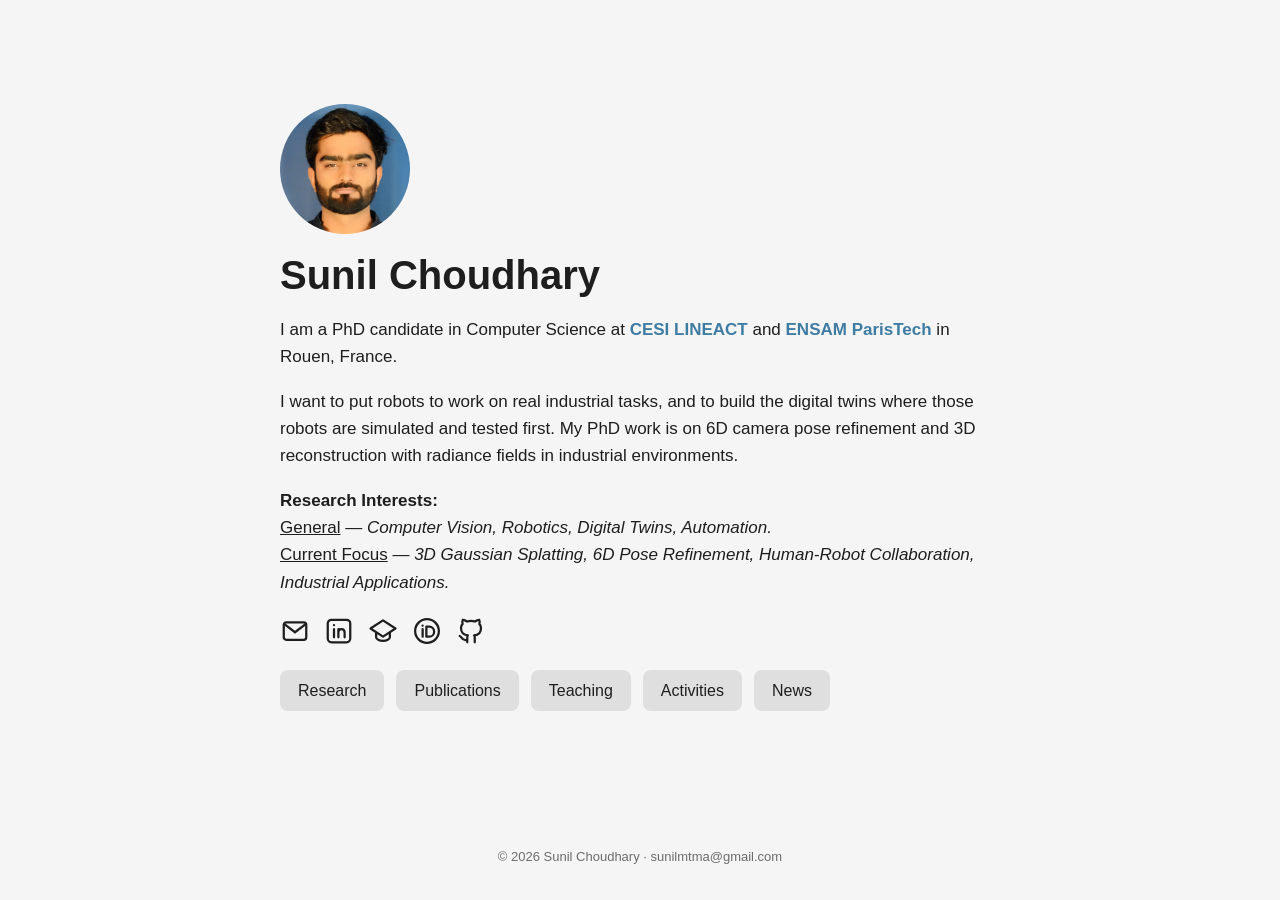
==== commit 3f01ee07: "Content update: research profile, teaching details, supervision under activities, HAL/Springer links" ====
--- a/index.html
+++ b/index.html
@@ -11,16 +11,16 @@
 <meta property="og:title" content="Sunil Choudhary">
 <meta property="og:description" content="PhD candidate in Computer Science. Computer vision, robotics, digital twins and automation.">
 <meta property="og:url" content="https://sunilmtma.github.io/">
-<meta property="og:image" content="https://sunilmtma.github.io/assets/img/photo.jpg">
+<meta property="og:image" content="https://sunilmtma.github.io/assets/img/profile.jpg">
 <link rel="icon" href="data:image/svg+xml,%3Csvg xmlns='http://www.w3.org/2000/svg' viewBox='0 0 32 32'%3E%3Crect width='32' height='32' rx='7' fill='%233E7CA3'/%3E%3Ctext x='16' y='22' text-anchor='middle' font-family='Arial,sans-serif' font-weight='700' font-size='15' fill='%23FFFFFF'%3ESC%3C/text%3E%3C/svg%3E">
-<link rel="stylesheet" href="assets/css/style.css">
+<link rel="stylesheet" href="assets/css/style.css?v=4">
 <script type="application/ld+json">
 {
   "@context": "https://schema.org",
   "@type": "Person",
   "name": "Sunil Choudhary",
   "url": "https://sunilmtma.github.io/",
-  "image": "https://sunilmtma.github.io/assets/img/photo.jpg",
+  "image": "https://sunilmtma.github.io/assets/img/profile.jpg",
   "email": "mailto:sunilmtma@gmail.com",
   "jobTitle": "PhD candidate in Computer Science",
   "affiliation": [
@@ -42,13 +42,14 @@
 <main class="main home">
   <div class="profile">
     <div class="profile-inner">
-      <img src="assets/img/photo.jpg" alt="Sunil Choudhary" width="160" height="160">
+      <img src="assets/img/profile.jpg" alt="Sunil Choudhary" width="130" height="130">
       <h1>Sunil Choudhary</h1>
       <div class="bio">
         <p>I am a PhD candidate in Computer Science at <a href="https://lineact.cesi.fr/en/">CESI LINEACT</a> and <a href="https://artsetmetiers.fr/en">ENSAM ParisTech</a> in Rouen, France.</p>
         <p>I want to put robots to work on real industrial tasks, and to build the digital twins where those robots are simulated and tested first. My PhD work is on 6D camera pose refinement and 3D reconstruction with radiance fields in industrial environments.</p>
         <p><strong>Research Interests:</strong><br>
-          <em>Computer Vision, Robotics, Digital Twins, Automation.</em></p>
+          <u>General</u> — <em>Computer Vision, Robotics, Digital Twins, Automation.</em><br>
+          <u>Current Focus</u> — <em>3D Gaussian Splatting, 6D Pose Refinement, Human-Robot Collaboration, Industrial Applications.</em></p>
       </div>
 
       <div class="social-icons">
--- a/assets/css/style.css
+++ b/assets/css/style.css
@@ -43,7 +43,7 @@
 .home { display: flex; }
 .profile { flex: 1; display: flex; align-items: center; }
 .profile-inner { display: flex; flex-direction: column; gap: 1rem; }
-.profile img { width: 160px; height: 160px; border-radius: 50%; object-fit: cover; object-position: 50% 22%; }
+.profile img { width: 130px; height: 130px; border-radius: 50%; object-fit: cover; }
 .profile h1 { font-size: 2.5rem; margin: 0; }
 .profile p { margin: 0; }
 .profile .bio { display: flex; flex-direction: column; gap: 1.1rem; }
@@ -80,6 +80,7 @@
 .page ul { padding-left: 1.25rem; margin: 0 0 1rem; }
 .page li { margin-bottom: 0.4rem; }
 .muted { color: var(--muted); }
+.meta { color: var(--muted); font-size: 0.95em; margin-top: -0.2rem !important; }
 
 /* publications */
 .pubs { list-style: none; padding: 0 !important; }
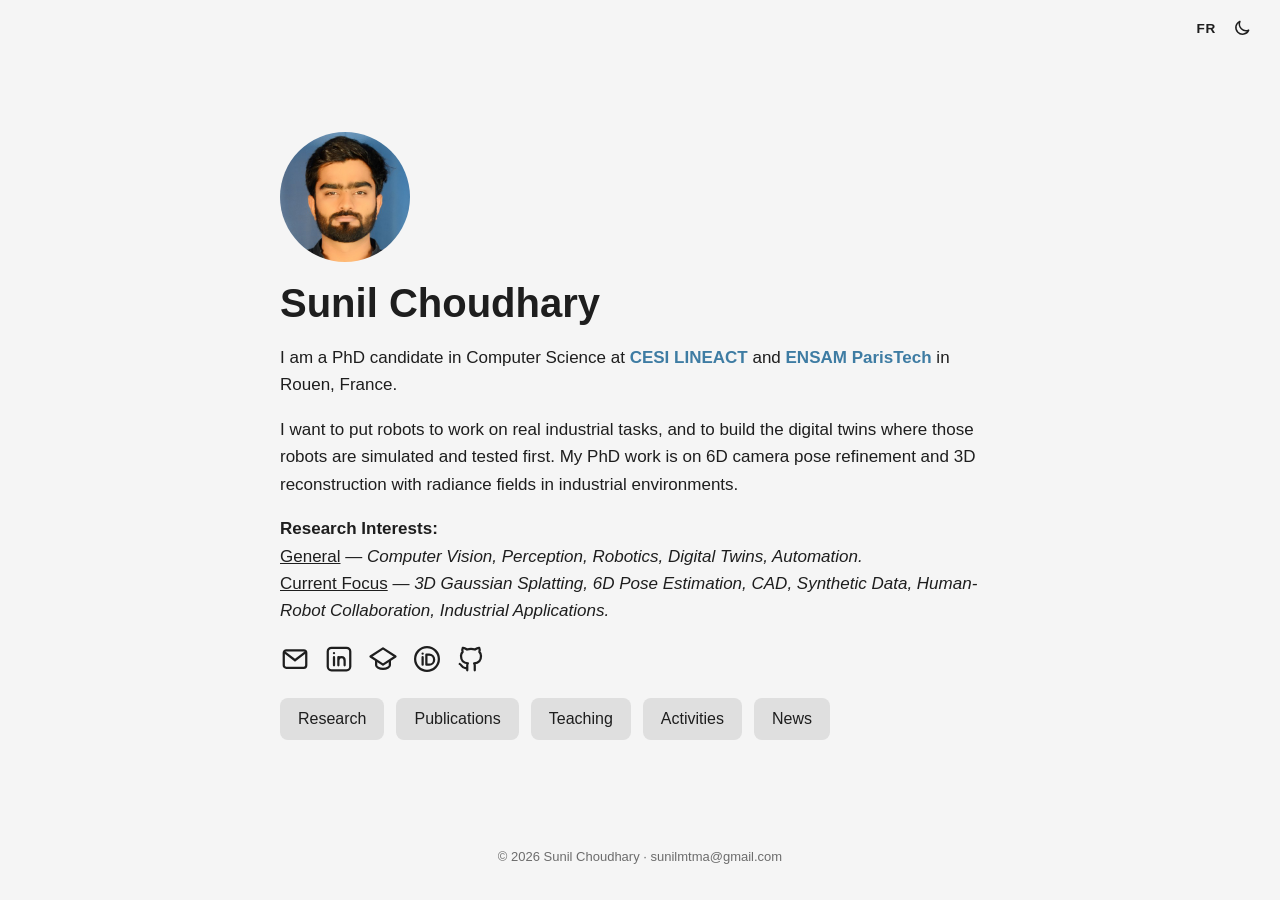
==== commit 2bd29510: "Add dark/light toggle and French version; paper links in PhD work; interests update - Theme toggle a" ====
--- a/index.html
+++ b/index.html
@@ -4,16 +4,19 @@
 <meta charset="utf-8">
 <meta name="viewport" content="width=device-width, initial-scale=1, viewport-fit=cover">
 <title>Sunil Choudhary</title>
-<meta name="description" content="Sunil Choudhary, PhD candidate in Computer Science at CESI LINEACT and ENSAM ParisTech. Computer vision, robotics, digital twins and automation.">
+<meta name="description" content="Sunil Choudhary, PhD candidate in Computer Science at CESI LINEACT and ENSAM ParisTech. Computer vision, perception, robotics, digital twins and automation.">
 <meta name="author" content="Sunil Choudhary">
 <link rel="canonical" href="https://sunilmtma.github.io/">
+<link rel="alternate" hreflang="en" href="https://sunilmtma.github.io/">
+<link rel="alternate" hreflang="fr" href="https://sunilmtma.github.io/fr/">
 <meta property="og:type" content="profile">
 <meta property="og:title" content="Sunil Choudhary">
-<meta property="og:description" content="PhD candidate in Computer Science. Computer vision, robotics, digital twins and automation.">
+<meta property="og:description" content="PhD candidate in Computer Science. Computer vision, perception, robotics, digital twins and automation.">
 <meta property="og:url" content="https://sunilmtma.github.io/">
 <meta property="og:image" content="https://sunilmtma.github.io/assets/img/profile.jpg">
 <link rel="icon" href="data:image/svg+xml,%3Csvg xmlns='http://www.w3.org/2000/svg' viewBox='0 0 32 32'%3E%3Crect width='32' height='32' rx='7' fill='%233E7CA3'/%3E%3Ctext x='16' y='22' text-anchor='middle' font-family='Arial,sans-serif' font-weight='700' font-size='15' fill='%23FFFFFF'%3ESC%3C/text%3E%3C/svg%3E">
-<link rel="stylesheet" href="assets/css/style.css?v=4">
+<link rel="stylesheet" href="assets/css/style.css?v=5">
+<script src="assets/js/site.js?v=5"></script>
 <script type="application/ld+json">
 {
   "@context": "https://schema.org",
@@ -27,7 +30,7 @@
     {"@type": "Organization", "name": "CESI LINEACT (UR 7527)"},
     {"@type": "CollegeOrUniversity", "name": "École Nationale Supérieure d'Arts et Métiers (ENSAM ParisTech)"}
   ],
-  "knowsAbout": ["Computer vision", "Robotics", "Digital twins", "Automation"],
+  "knowsAbout": ["Computer vision", "Perception", "Robotics", "Digital twins", "Automation", "3D Gaussian Splatting", "6D pose estimation", "Synthetic data"],
   "sameAs": [
     "https://orcid.org/0009-0001-5705-5809",
     "https://scholar.google.com/citations?user=9mLvw88AAAAJ",
@@ -39,6 +42,15 @@
 </head>
 <body>
 
+<header class="header">
+  <nav class="nav nav-home" aria-label="Settings">
+    <div class="tools">
+      <a class="lang" href="fr/" hreflang="fr" lang="fr" title="Version française">FR</a>
+      <button class="theme-toggle" id="theme-toggle" type="button" aria-label="Switch between dark and light theme" title="Dark / light theme"><svg class="moon" viewBox="0 0 24 24" aria-hidden="true"><path d="M20 14.5A8 8 0 0 1 9.5 4a8 8 0 1 0 10.5 10.5z" fill="none" stroke="currentColor" stroke-width="1.8" stroke-linejoin="round"/></svg><svg class="sun" viewBox="0 0 24 24" aria-hidden="true"><circle cx="12" cy="12" r="4" fill="none" stroke="currentColor" stroke-width="1.8"/><path d="M12 2.5v2M12 19.5v2M2.5 12h2M19.5 12h2M5.3 5.3l1.4 1.4M17.3 17.3l1.4 1.4M5.3 18.7l1.4-1.4M17.3 6.7l1.4-1.4" stroke="currentColor" stroke-width="1.8" stroke-linecap="round"/></svg></button>
+    </div>
+  </nav>
+</header>
+
 <main class="main home">
   <div class="profile">
     <div class="profile-inner">
@@ -48,8 +60,8 @@
         <p>I am a PhD candidate in Computer Science at <a href="https://lineact.cesi.fr/en/">CESI LINEACT</a> and <a href="https://artsetmetiers.fr/en">ENSAM ParisTech</a> in Rouen, France.</p>
         <p>I want to put robots to work on real industrial tasks, and to build the digital twins where those robots are simulated and tested first. My PhD work is on 6D camera pose refinement and 3D reconstruction with radiance fields in industrial environments.</p>
         <p><strong>Research Interests:</strong><br>
-          <u>General</u> — <em>Computer Vision, Robotics, Digital Twins, Automation.</em><br>
-          <u>Current Focus</u> — <em>3D Gaussian Splatting, 6D Pose Refinement, Human-Robot Collaboration, Industrial Applications.</em></p>
+          <u>General</u> — <em>Computer Vision, Perception, Robotics, Digital Twins, Automation.</em><br>
+          <u>Current Focus</u> — <em>3D Gaussian Splatting, 6D Pose Estimation, CAD, Synthetic Data, Human-Robot Collaboration, Industrial Applications.</em></p>
       </div>
 
       <div class="social-icons">
--- a/assets/css/style.css
+++ b/assets/css/style.css
@@ -68,10 +68,33 @@
   max-width: 1280px; margin: 0 auto; display: flex; flex-wrap: wrap; align-items: center; justify-content: space-between; gap: 0.25rem 1.5rem;
   padding: 0.9rem max(24px, env(safe-area-inset-right, 0px)) 0.9rem max(24px, env(safe-area-inset-left, 0px));
 }
+.nav-home { justify-content: flex-end; }
 .logo { font-weight: 700; color: var(--ink); text-decoration: none; }
-.menu { display: flex; flex-wrap: wrap; gap: 0.25rem 1.4rem; margin: 0; padding: 0; list-style: none; }
+.menu { display: flex; flex-wrap: wrap; gap: 0.25rem 1.4rem; margin: 0 0 0 auto; padding: 0; list-style: none; }
 .menu a { color: var(--ink); text-decoration: none; }
 .menu a:hover, .menu a[aria-current="page"] { text-decoration: underline; text-underline-offset: 0.35em; }
+
+/* language switch and theme toggle, top right */
+.tools { display: flex; align-items: center; gap: 0.75rem; }
+.lang { color: var(--ink); text-decoration: none; font-size: 0.85rem; font-weight: 600; letter-spacing: 0.05em; }
+.lang:hover { color: var(--link); }
+.theme-toggle {
+  display: inline-flex; padding: 4px; margin: 0; border: 0; border-radius: 6px;
+  background: none; color: var(--ink); cursor: pointer;
+}
+.theme-toggle:hover { color: var(--link); }
+.theme-toggle svg { width: 20px; height: 20px; }
+.theme-toggle .sun { display: none; }
+:root[data-theme="dark"] .theme-toggle .sun { display: block; }
+:root[data-theme="dark"] .theme-toggle .moon { display: none; }
+@media (prefers-color-scheme: dark) {
+  :root:not([data-theme="light"]) .theme-toggle .sun { display: block; }
+  :root:not([data-theme="light"]) .theme-toggle .moon { display: none; }
+}
+@media (max-width: 640px) {
+  .menu { order: 3; width: 100%; margin-left: 0; }
+  .tools { margin-left: auto; }
+}
 
 .page h1 { font-size: 2rem; margin: 1rem 0 1.5rem; }
 .page h2 { font-size: 1.35rem; margin: 2.25rem 0 0.75rem; }
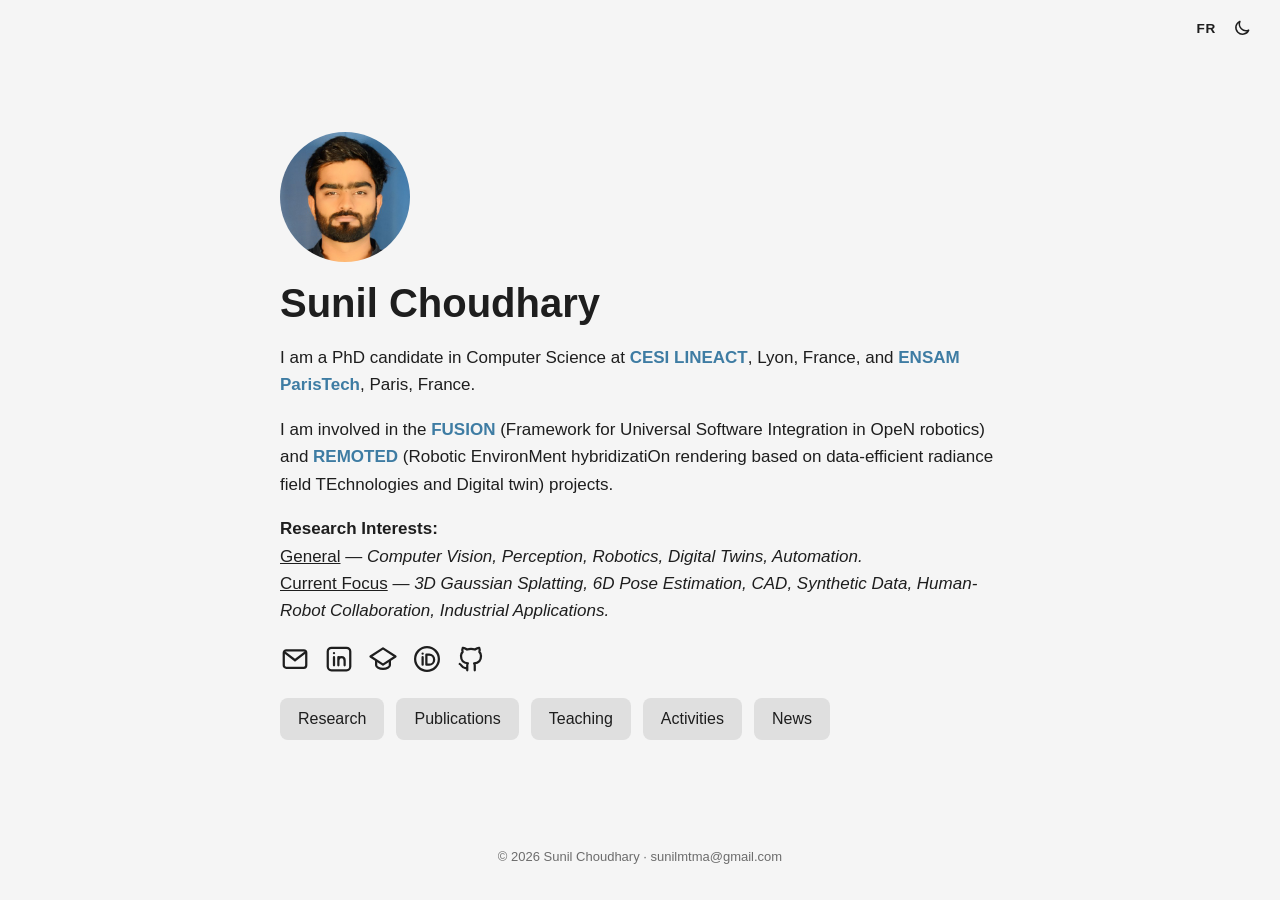
==== commit 64857fc9: "Home: drop robots paragraph, add locations and FUSION/REMOTED projects Co-Authored-By: Claude Opus 5" ====
--- a/index.html
+++ b/index.html
@@ -57,8 +57,8 @@
       <img src="assets/img/profile.jpg" alt="Sunil Choudhary" width="130" height="130">
       <h1>Sunil Choudhary</h1>
       <div class="bio">
-        <p>I am a PhD candidate in Computer Science at <a href="https://lineact.cesi.fr/en/">CESI LINEACT</a> and <a href="https://artsetmetiers.fr/en">ENSAM ParisTech</a> in Rouen, France.</p>
-        <p>I want to put robots to work on real industrial tasks, and to build the digital twins where those robots are simulated and tested first. My PhD work is on 6D camera pose refinement and 3D reconstruction with radiance fields in industrial environments.</p>
+        <p>I am a PhD candidate in Computer Science at <a href="https://lineact.cesi.fr/en/">CESI LINEACT</a>, Lyon, France, and <a href="https://artsetmetiers.fr/en">ENSAM ParisTech</a>, Paris, France.</p>
+        <p>I am involved in the <a href="research/">FUSION</a> (Framework for Universal Software Integration in OpeN robotics) and <a href="research/">REMOTED</a> (Robotic EnvironMent hybridizatiOn rendering based on data-efficient radiance field TEchnologies and Digital twin) projects.</p>
         <p><strong>Research Interests:</strong><br>
           <u>General</u> — <em>Computer Vision, Perception, Robotics, Digital Twins, Automation.</em><br>
           <u>Current Focus</u> — <em>3D Gaussian Splatting, 6D Pose Estimation, CAD, Synthetic Data, Human-Robot Collaboration, Industrial Applications.</em></p>
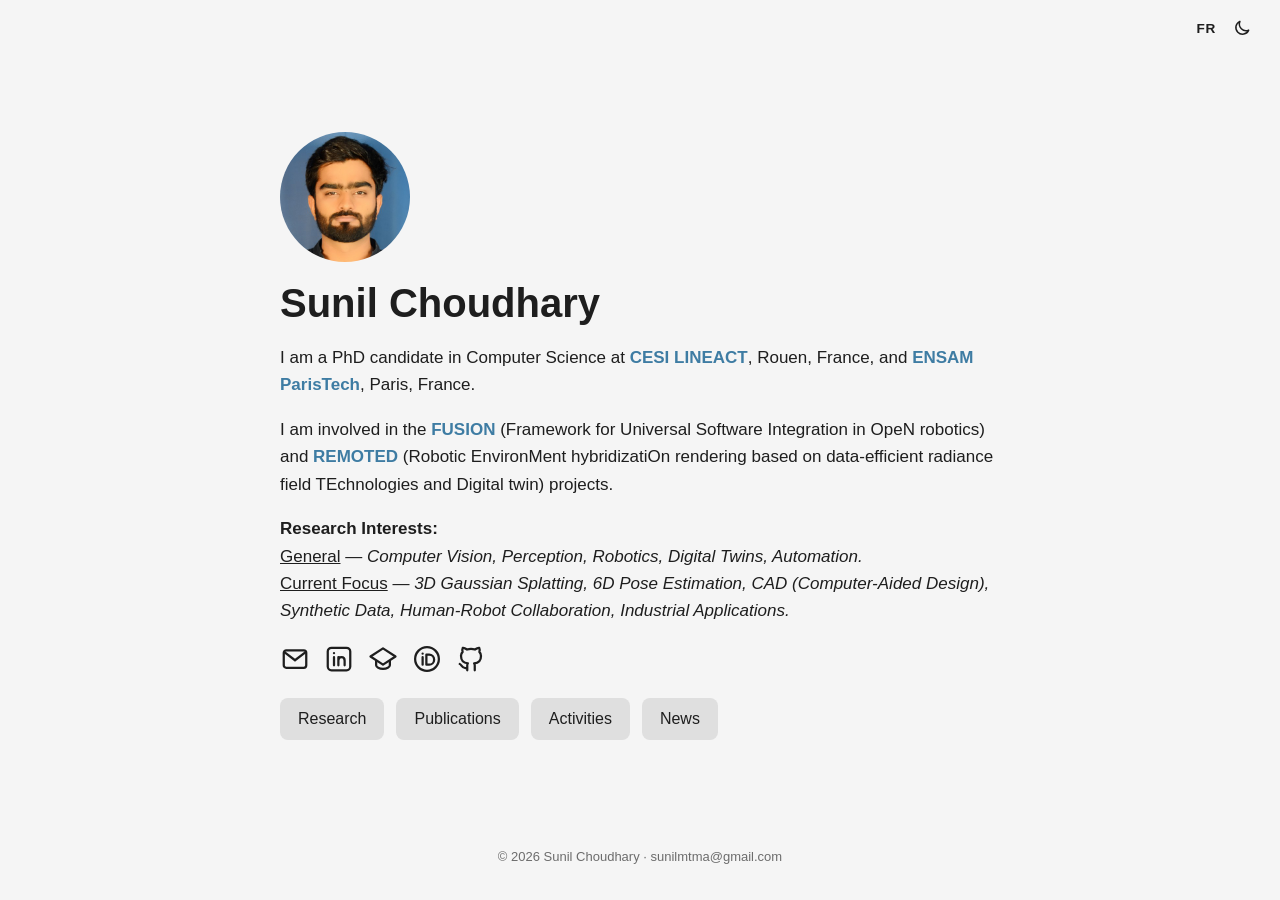
==== commit d7cd94e7: "Teaching moves into Activities; Rouen; CAD written out; talk countries; JEE wording - Activities sta" ====
--- a/index.html
+++ b/index.html
@@ -15,7 +15,7 @@
 <meta property="og:url" content="https://sunilmtma.github.io/">
 <meta property="og:image" content="https://sunilmtma.github.io/assets/img/profile.jpg">
 <link rel="icon" href="data:image/svg+xml,%3Csvg xmlns='http://www.w3.org/2000/svg' viewBox='0 0 32 32'%3E%3Crect width='32' height='32' rx='7' fill='%233E7CA3'/%3E%3Ctext x='16' y='22' text-anchor='middle' font-family='Arial,sans-serif' font-weight='700' font-size='15' fill='%23FFFFFF'%3ESC%3C/text%3E%3C/svg%3E">
-<link rel="stylesheet" href="assets/css/style.css?v=5">
+<link rel="stylesheet" href="assets/css/style.css?v=6">
 <script src="assets/js/site.js?v=5"></script>
 <script type="application/ld+json">
 {
@@ -57,11 +57,11 @@
       <img src="assets/img/profile.jpg" alt="Sunil Choudhary" width="130" height="130">
       <h1>Sunil Choudhary</h1>
       <div class="bio">
-        <p>I am a PhD candidate in Computer Science at <a href="https://lineact.cesi.fr/en/">CESI LINEACT</a>, Lyon, France, and <a href="https://artsetmetiers.fr/en">ENSAM ParisTech</a>, Paris, France.</p>
+        <p>I am a PhD candidate in Computer Science at <a href="https://lineact.cesi.fr/en/">CESI LINEACT</a>, Rouen, France, and <a href="https://artsetmetiers.fr/en">ENSAM ParisTech</a>, Paris, France.</p>
         <p>I am involved in the <a href="research/">FUSION</a> (Framework for Universal Software Integration in OpeN robotics) and <a href="research/">REMOTED</a> (Robotic EnvironMent hybridizatiOn rendering based on data-efficient radiance field TEchnologies and Digital twin) projects.</p>
         <p><strong>Research Interests:</strong><br>
           <u>General</u> — <em>Computer Vision, Perception, Robotics, Digital Twins, Automation.</em><br>
-          <u>Current Focus</u> — <em>3D Gaussian Splatting, 6D Pose Estimation, CAD, Synthetic Data, Human-Robot Collaboration, Industrial Applications.</em></p>
+          <u>Current Focus</u> — <em>3D Gaussian Splatting, 6D Pose Estimation, CAD (Computer-Aided Design), Synthetic Data, Human-Robot Collaboration, Industrial Applications.</em></p>
       </div>
 
       <div class="social-icons">
@@ -75,7 +75,6 @@
       <nav class="buttons" aria-label="Pages">
         <a href="research/">Research</a>
         <a href="publications/">Publications</a>
-        <a href="teaching/">Teaching</a>
         <a href="activities/">Activities</a>
         <a href="news/">News</a>
       </nav>
--- a/assets/css/style.css
+++ b/assets/css/style.css
@@ -111,6 +111,13 @@
 .pubs .title { font-weight: 600; }
 .pubs .links a { margin-right: 0.6rem; }
 
+/* courses on the activities page */
+.courses { list-style: none; padding: 0 !important; }
+.courses li { margin-bottom: 1.1rem; }
+.courses .title { font-weight: 600; }
+.courses .meta { margin: 0 0 0.2rem !important; }
+.page h3 + .courses { margin-top: 0.5rem; }
+
 /* dated tables: news, talks, awards */
 .dated { width: 100%; border-collapse: collapse; margin-bottom: 1rem; }
 .dated td { padding: 0.5rem 0.5rem; border-bottom: 1px solid var(--rule); vertical-align: top; }
